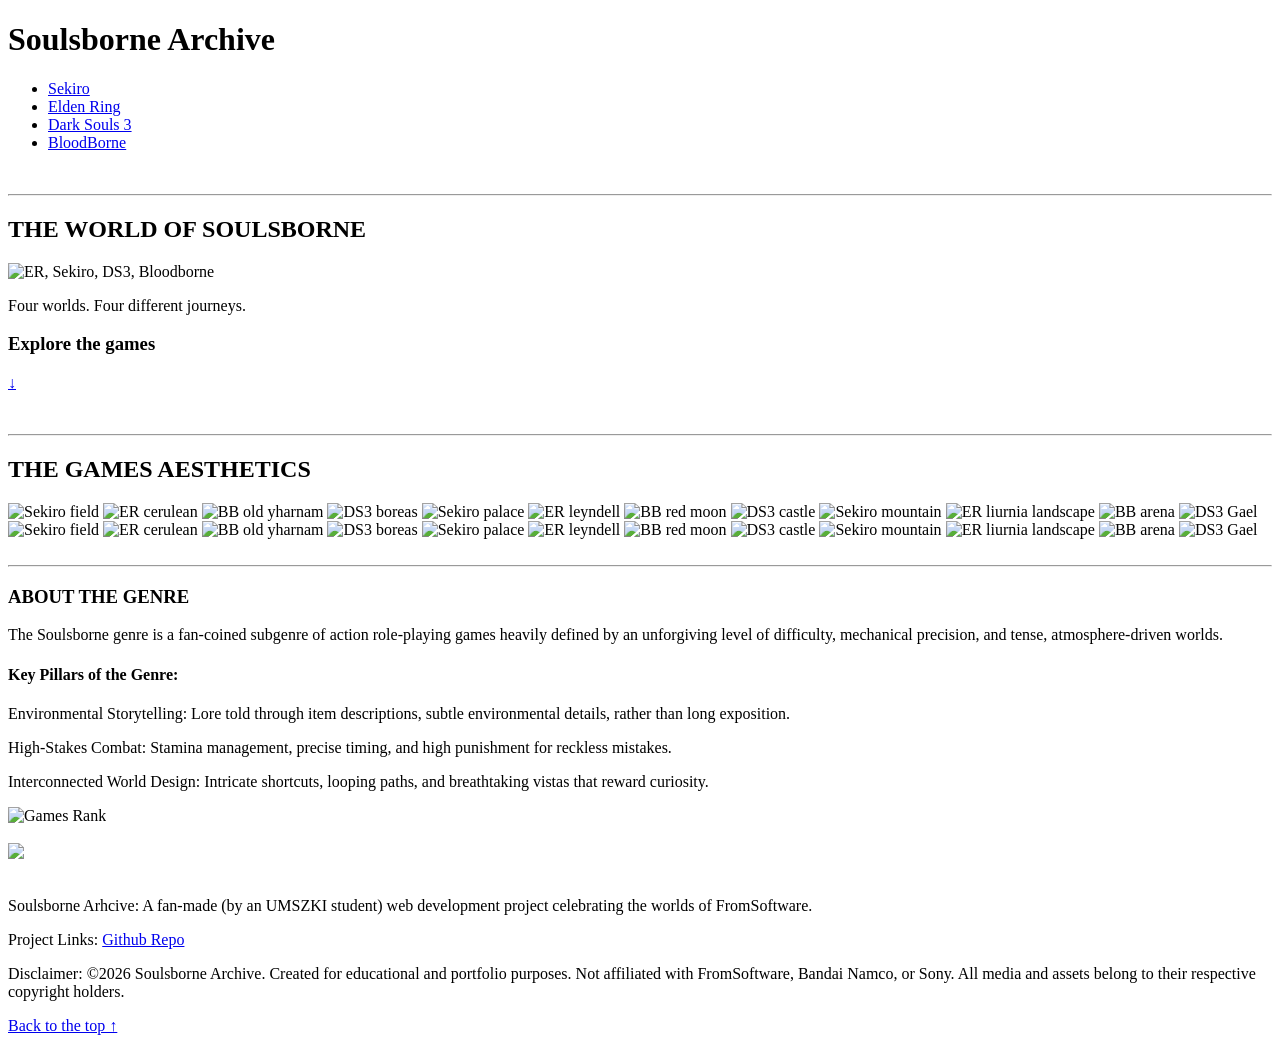
==== index.html @ 09edb94f "test" ====
<!DOCTYPE html>
<html lang="en">
<head>
    <meta charset="UTF-8">
    <meta name="viewport" content="width=device-width, initial-scale=1.0">
    <title>Soulsborne Archive</title>
    <link rel="stylesheet" href="soulsborne.css">
</head>
<body>

    <h1 class="fontani">Soulsborne Archive</h1>
    <nav id="top">
        <ul>
            <li><a href="sekiro.html">Sekiro</a></li>
            <li><a href="er.html">Elden Ring</a></li>
            <li><a href="ds3.html">Dark Souls 3</a></li>
            <li><a href="bb.html">BloodBorne</a></li>
        </ul>
    </nav>

    <br>
    <hr class="divider">

    <div class="world"> 
            <h2 class="titleexception">THE WORLD OF SOULSBORNE</h2>
            <img class="pics" src="Assets/other/allinone.avif" alt="ER, Sekiro, DS3, Bloodborne" title="The GOATED 4">
        <p>Four worlds. Four different journeys.</p>
        <h3>Explore the games</h3>
        <p><a href="#games" id="fontproblems">↓</a></p>
    </div>

    <br>
    <hr class="divider">

    <div class="games">
        <h2 id="games">THE GAMES AESTHETICS</h2>
        <div class="carousel">
            <div class="gallery">
                <img onclick="window.open('https://sekiroshadowsdietwice.wiki.fextralife.com/Ashina_Reservoir')" class="pics" src="Assets/Sekrio/field.jpg" alt="Sekiro field" title="Genichiro encounter">
                <img onclick="window.open('https://eldenring.wiki.fextralife.com/Cerulean_Coast')" class="pics" src="Assets/ER/cerulean.jpg" alt="ER cerulean" title="Cerulean">
                <img onclick="window.open('https://bloodborne.wiki.fextralife.com/Old_Yharnam')" class="pics" src="Assets/Bloodborne/oldyharnam.png" alt="BB old yharnam" title="Old yharnam">
                <img onclick="window.open('https://darksouls3.wiki.fextralife.com/Irithyll_of_the_Boreal_Valley')" class="pics" src="Assets/DS3/Boreas.png" alt="DS3 boreas" title="Boreeas landscape">
                <img onclick="window.open('https://sekiroshadowsdietwice.wiki.fextralife.com/Fountainhead_Palace')" class="pics" src="Assets/Sekrio/fountainheadpalace.jpg" alt="Sekiro palace" title="Fountainhead palace">
                <img onclick="window.open('https://eldenring.wiki.fextralife.com/Leyndell_Royal_Capital')" class="pics" src="Assets/ER/leyndell.webp" alt="ER leyndell" title="Leyndell city">
                <img onclick="window.open('https://bloodborne.wiki.fextralife.com/Moon_Presence')" class="pics" src="Assets/Bloodborne/moonpresence.jpg" alt="BB red moon" title="Moon presence" >
                <img onclick="window.open('https://darksouls3.wiki.fextralife.com/Lothric_Castle')" class="pics" src="Assets/DS3/Castle.jpg" alt="DS3 castle" title="Castle lookout">
                <img onclick="window.open('https://sekiroshadowsdietwice.wiki.fextralife.com/Senpou_Temple,_Mt._Kongo')" class="pics" src="Assets/Sekrio/mountain.jpg" alt="Sekiro mountain" title="Mountain">
                <img onclick="window.open('https://eldenring.wiki.fextralife.com/Liurnia_of_the_Lakes')" class="pics" src="Assets/ER/liurnia.jpeg" alt="ER liurnia landscape" title="Liurnia of the lakes">
                <img onclick="window.open('https://bloodborne.wiki.fextralife.com/Endings')" class="pics" src="Assets/Bloodborne/endingarena.jpg" alt="BB arena" title="Ending arena">
                <img onclick="window.open('https://darksouls3.wiki.fextralife.com/Slave_Knight_Gael_(Boss)')" class="pics" src="Assets/DS3/Gael.jpg" alt="DS3 Gael" title="Gael arena">
            </div>
            <div aria-hidden="true" class="gallery">
                <img onclick="window.open('https://sekiroshadowsdietwice.wiki.fextralife.com/Ashina_Reservoir')" class="pics" src="Assets/Sekrio/field.jpg" alt="Sekiro field" title="Genichiro encounter">
                <img onclick="window.open('https://eldenring.wiki.fextralife.com/Cerulean_Coast')" class="pics" src="Assets/ER/cerulean.jpg" alt="ER cerulean" title="Cerulean">
                <img onclick="window.open('https://bloodborne.wiki.fextralife.com/Old_Yharnam')" class="pics" src="Assets/Bloodborne/oldyharnam.png" alt="BB old yharnam" title="Old yharnam">
                <img onclick="window.open('https://darksouls3.wiki.fextralife.com/Irithyll_of_the_Boreal_Valley')" class="pics" src="Assets/DS3/Boreas.png" alt="DS3 boreas" title="Boreeas landscape">
                <img onclick="window.open('https://sekiroshadowsdietwice.wiki.fextralife.com/Fountainhead_Palace')" class="pics" src="Assets/Sekrio/fountainheadpalace.jpg" alt="Sekiro palace" title="Fountainhead palace">
                <img onclick="window.open('https://eldenring.wiki.fextralife.com/Leyndell_Royal_Capital')" class="pics" src="Assets/ER/leyndell.webp" alt="ER leyndell" title="Leyndell city">
                <img onclick="window.open('https://bloodborne.wiki.fextralife.com/Moon_Presence')" class="pics" src="Assets/Bloodborne/moonpresence.jpg" alt="BB red moon" title="Moon presence">
                <img onclick="window.open('https://darksouls3.wiki.fextralife.com/Lothric_Castle')" class="pics" src="Assets/DS3/Castle.jpg" alt="DS3 castle" title="Castle lookout">
                <img onclick="window.open('https://sekiroshadowsdietwice.wiki.fextralife.com/Senpou_Temple,_Mt._Kongo')" class="pics" src="Assets/Sekrio/mountain.jpg" alt="Sekiro mountain" title="Mountain">
                <img onclick="window.open('https://eldenring.wiki.fextralife.com/Liurnia_of_the_Lakes')" class="pics" src="Assets/ER/liurnia.jpeg" alt="ER liurnia landscape" title="Liurnia of the lakes">
                <img onclick="window.open('https://bloodborne.wiki.fextralife.com/Endings')" class="pics" src="Assets/Bloodborne/endingarena.jpg" alt="BB arena" title="Ending arena">
                <img onclick="window.open('https://darksouls3.wiki.fextralife.com/Slave_Knight_Gael_(Boss)')" class="pics" src="Assets/DS3/Gael.jpg" alt="DS3 Gael" title="Gael arena">
            </div>
        </div>
    </div>

    <br>
    <hr class="divider">

    <div class="about">
        <h3 id="about">ABOUT THE GENRE</h3>
        <p>The Soulsborne genre is a fan-coined subgenre of action role-playing games heavily defined by an unforgiving level of difficulty, mechanical precision, and tense, atmosphere-driven worlds.</p>
        <div class="aboutlayout">
            <div class="abtcol">
                <h4>Key Pillars of the Genre:</h4>
                <p>Environmental Storytelling: Lore told through item descriptions, subtle environmental details, rather than long exposition.</p>
                <p>High-Stakes Combat: Stamina management, precise timing, and high punishment for reckless mistakes.</p>
                <p>Interconnected World Design: Intricate shortcuts, looping paths, and breathtaking vistas that reward curiosity.</p>
            </div>
            <img id="aboutpic" src="Assets/other/aboutgenre.jpg" alt="Games Rank" title="Games Rank">
        </div>
    </div>

    <br>
    
    <img src="Assets/other/oldalbetoltes.png" id="oldaltoltes">

    <footer id="foot">
        <br>
        <p class="fontexception">Soulsborne Arhcive: A fan-made (by an UMSZKI student) web development project celebrating the worlds of FromSoftware.</p>
        <p class="fontexception">Project Links: <a href="https://github.com/Mango7395739275/Soulsborne-IKT-Projekt" target="_blank">Github Repo</a></p>
        <p class="fontexception">Disclaimer: ©2026 Soulsborne Archive. Created for educational and portfolio purposes. Not affiliated with FromSoftware, Bandai Namco, or Sony. All media and assets belong to their respective copyright holders.</p>
        <p class="fontexception"><a href="#top">Back to the top ↑</a></p>
    </footer>


<script>
const element = document.getElementById("oldaltoltes");

setTimeout(() => {
    element.classList.add('betoltve')
}, 550);
</script>


</body>
</html>
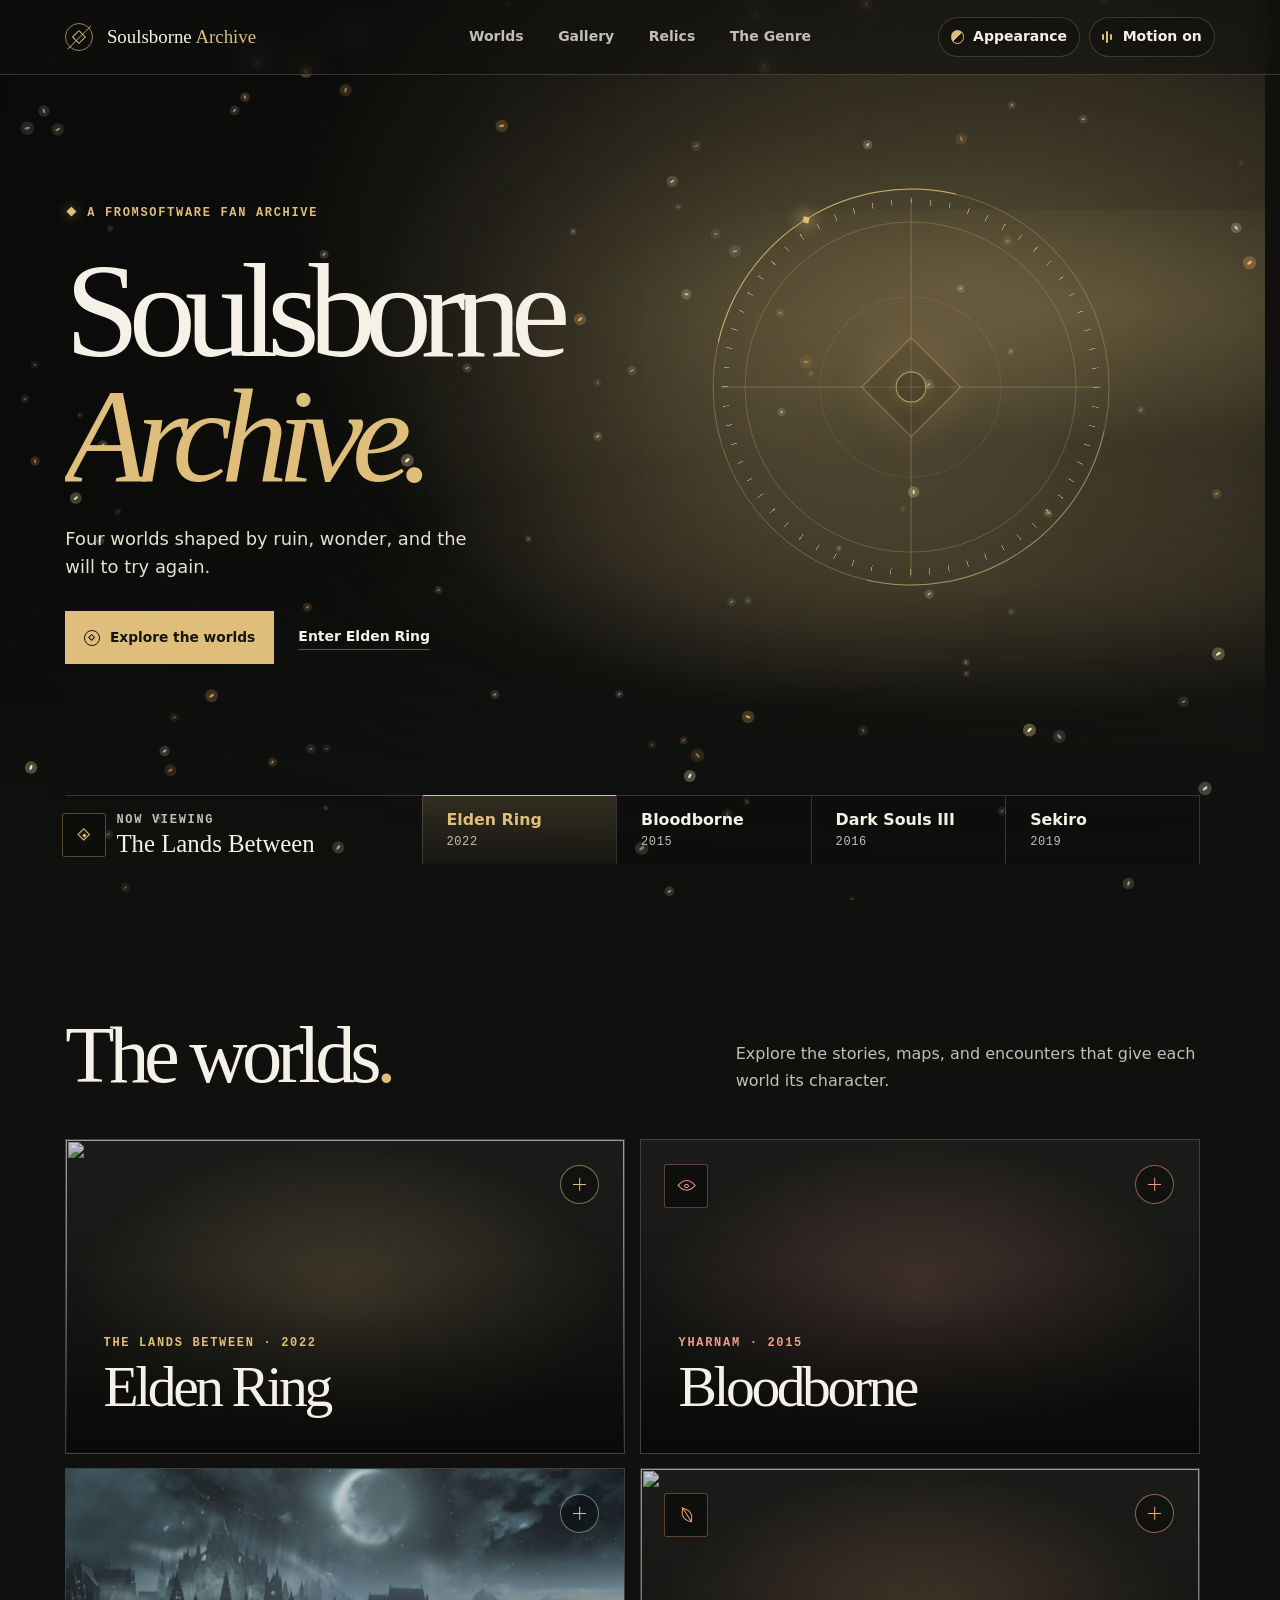
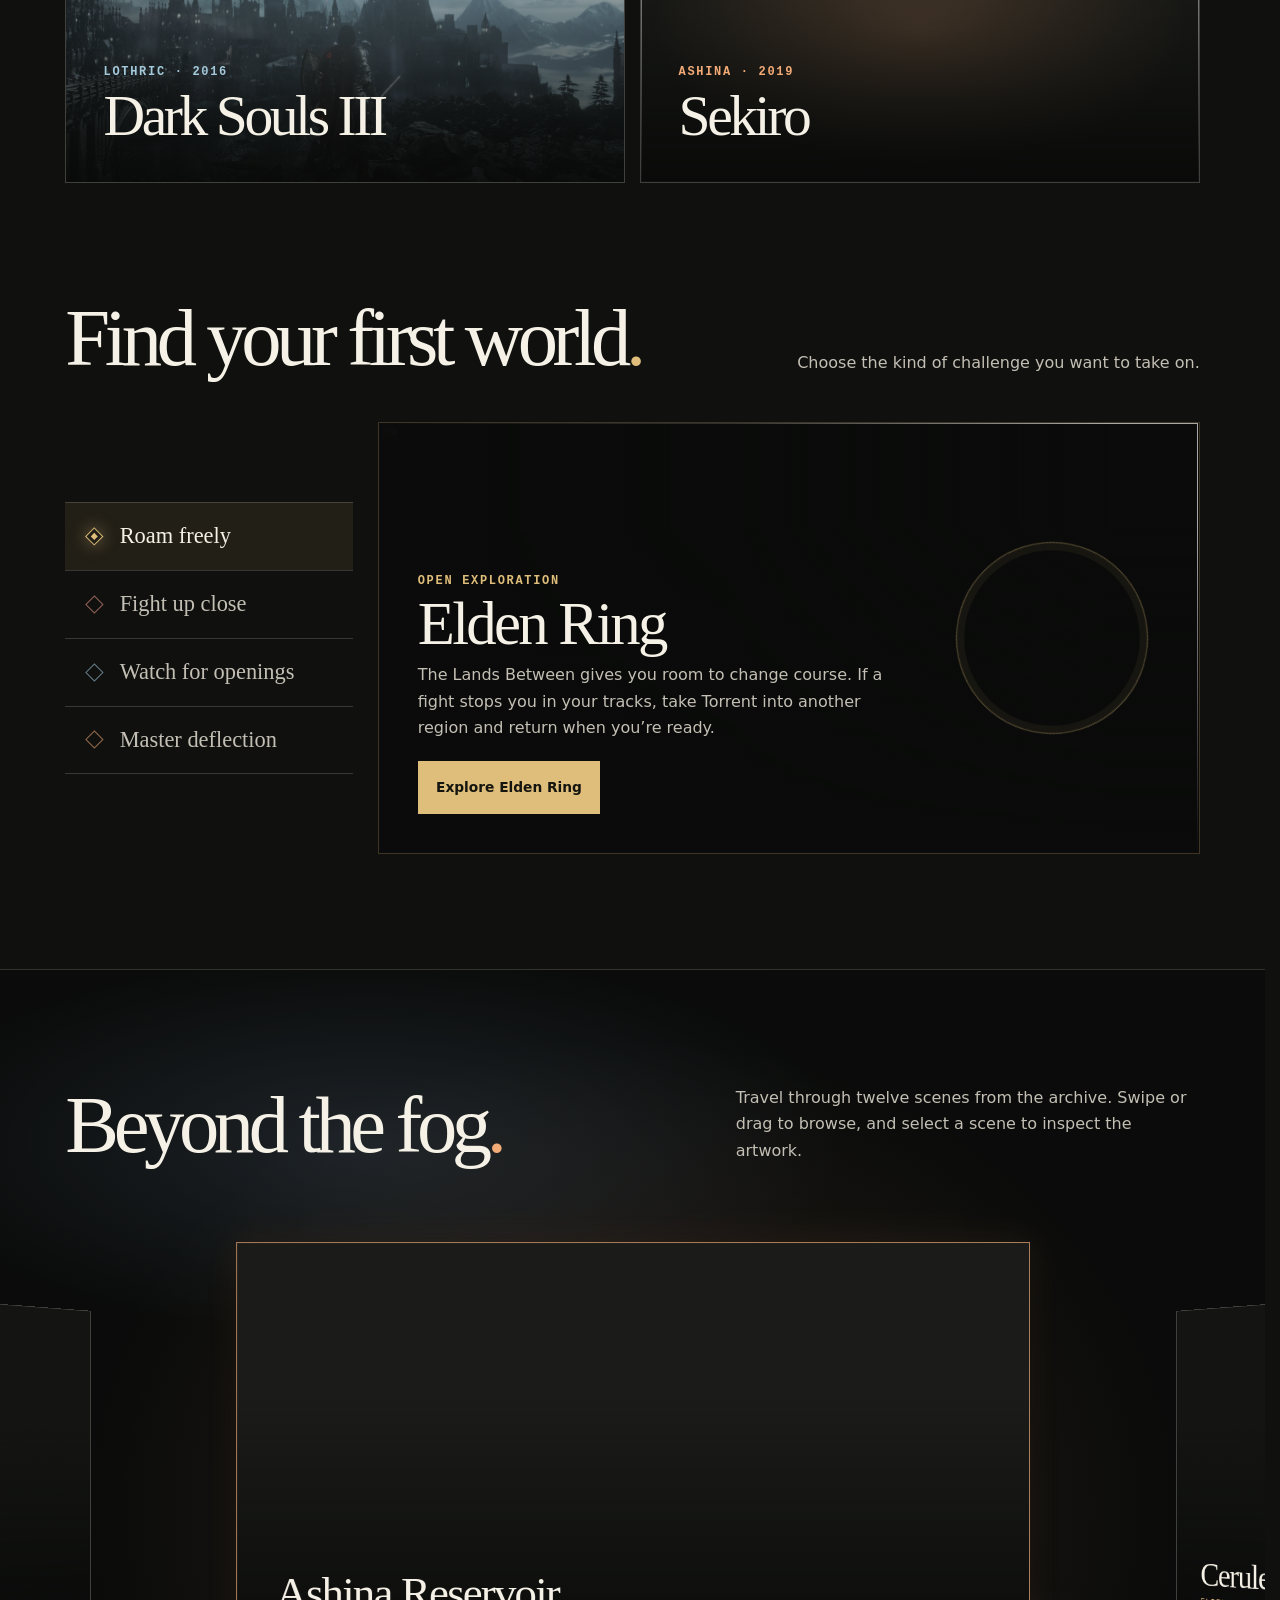
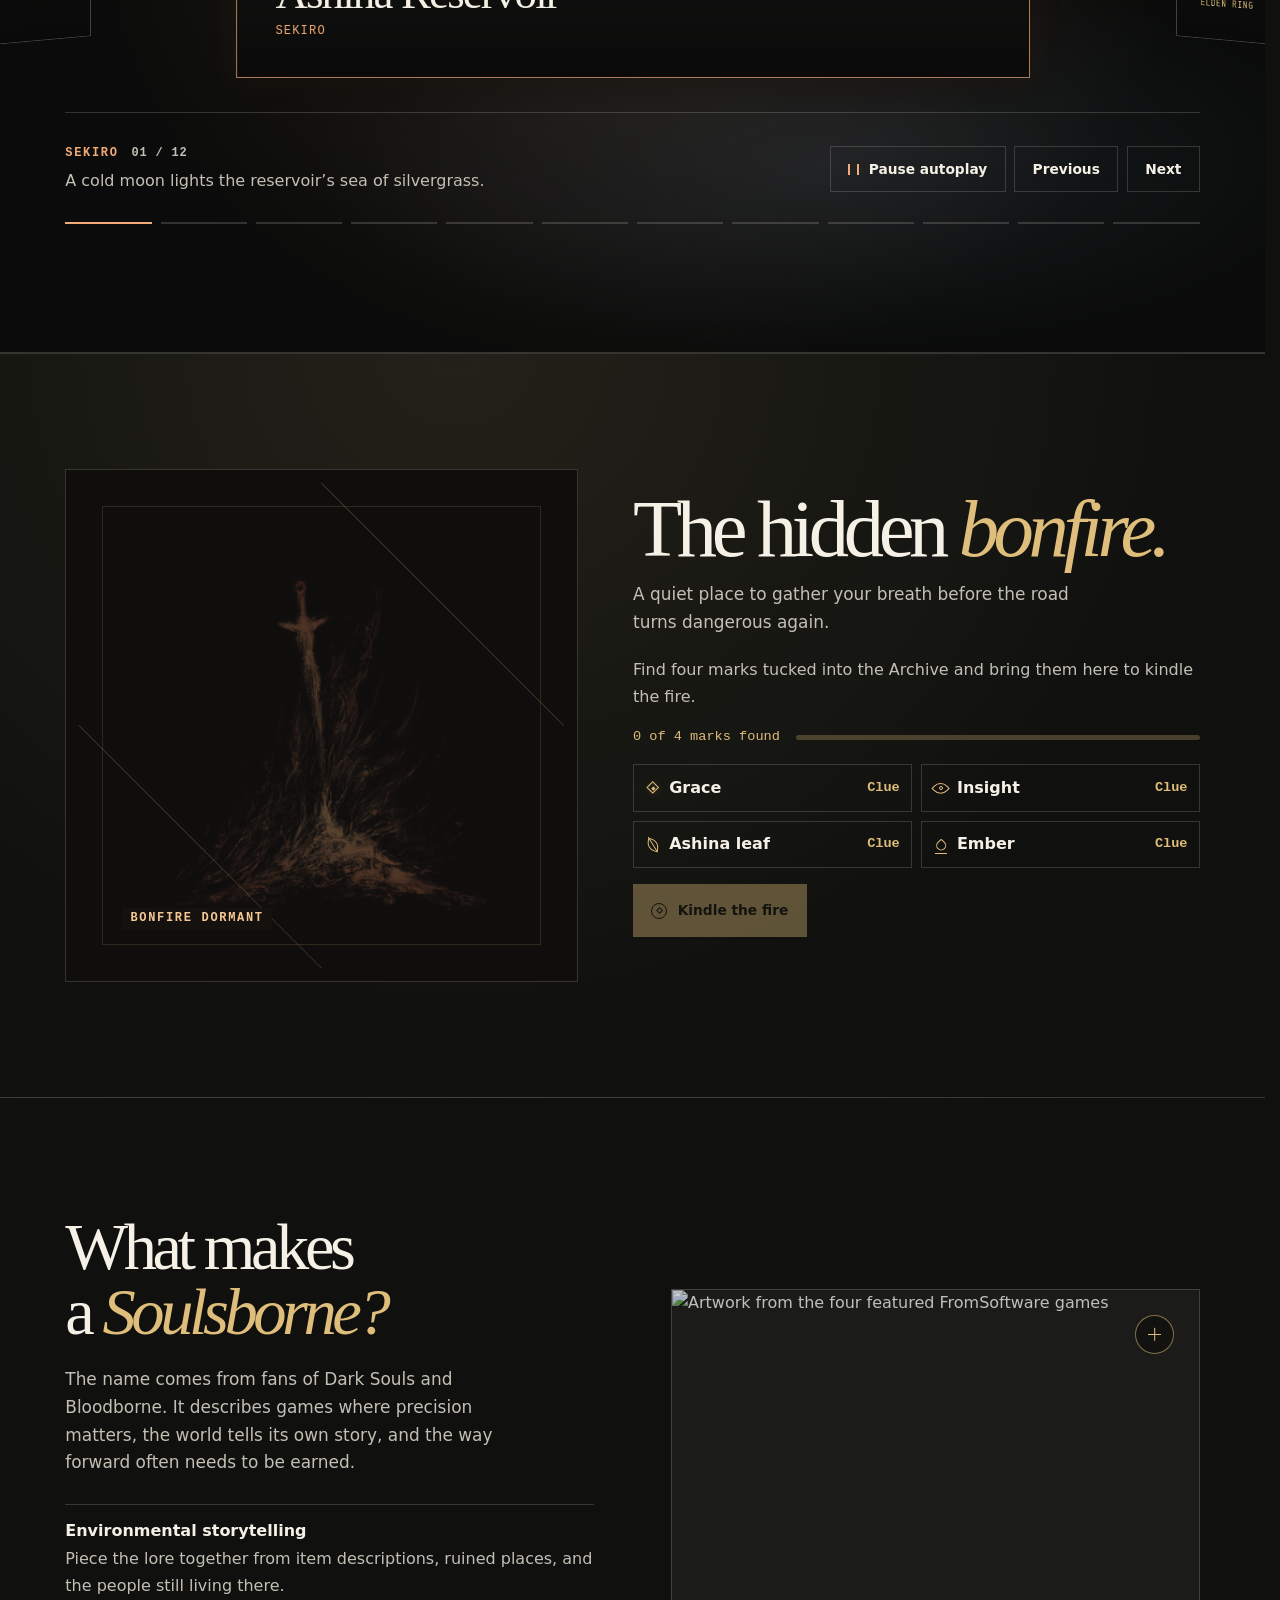
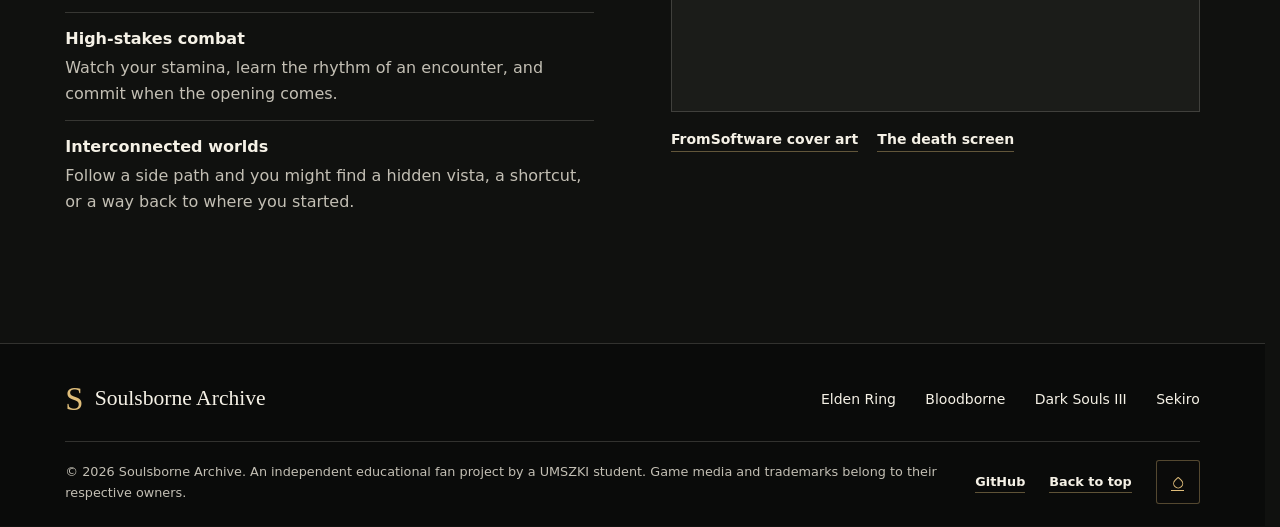
==== commit 29986368: "AI kinda fun ngl" ====
--- a/index.html
+++ b/index.html
@@ -1,109 +1,427 @@
-<!DOCTYPE html>
+<!doctype html>
 <html lang="en">
 <head>
-    <meta charset="UTF-8">
-    <meta name="viewport" content="width=device-width, initial-scale=1.0">
+    <meta charset="utf-8">
+    <meta name="viewport" content="width=device-width, initial-scale=1">
+    <meta name="theme-color" content="#10100e">
+    <meta name="description" content="An interactive fan archive of Elden Ring, Bloodborne, Dark Souls III, and Sekiro. Explore their worlds, stories, and art.">
     <title>Soulsborne Archive</title>
     <link rel="stylesheet" href="soulsborne.css">
+    <link rel="stylesheet" href="relics.css">
+    <link rel="stylesheet" href="guide.css">
+    <link rel="stylesheet" href="appearance.css">
+    <script src="appearance.js" defer></script>
+    <script src="archive.js" defer></script>
+    <script src="relics.js" defer></script>
+    <script src="guide.js" defer></script>
 </head>
-<body>
-
-    <h1 class="fontani">Soulsborne Archive</h1>
-    <nav id="top">
-        <ul>
-            <li><a href="sekiro.html">Sekiro</a></li>
-            <li><a href="er.html">Elden Ring</a></li>
-            <li><a href="ds3.html">Dark Souls 3</a></li>
-            <li><a href="bb.html">BloodBorne</a></li>
-        </ul>
-    </nav>
-
-    <br>
-    <hr class="divider">
-
-    <div class="world"> 
-            <h2 class="titleexception">THE WORLD OF SOULSBORNE</h2>
-            <img class="pics" src="Assets/other/allinone.avif" alt="ER, Sekiro, DS3, Bloodborne" title="The GOATED 4">
-        <p>Four worlds. Four different journeys.</p>
-        <h3>Explore the games</h3>
-        <p><a href="#games" id="fontproblems">↓</a></p>
-    </div>
-
-    <br>
-    <hr class="divider">
-
-    <div class="games">
-        <h2 id="games">THE GAMES AESTHETICS</h2>
-        <div class="carousel">
-            <div class="gallery">
-                <img onclick="window.open('https://sekiroshadowsdietwice.wiki.fextralife.com/Ashina_Reservoir')" class="pics" src="Assets/Sekrio/field.jpg" alt="Sekiro field" title="Genichiro encounter">
-                <img onclick="window.open('https://eldenring.wiki.fextralife.com/Cerulean_Coast')" class="pics" src="Assets/ER/cerulean.jpg" alt="ER cerulean" title="Cerulean">
-                <img onclick="window.open('https://bloodborne.wiki.fextralife.com/Old_Yharnam')" class="pics" src="Assets/Bloodborne/oldyharnam.png" alt="BB old yharnam" title="Old yharnam">
-                <img onclick="window.open('https://darksouls3.wiki.fextralife.com/Irithyll_of_the_Boreal_Valley')" class="pics" src="Assets/DS3/Boreas.png" alt="DS3 boreas" title="Boreeas landscape">
-                <img onclick="window.open('https://sekiroshadowsdietwice.wiki.fextralife.com/Fountainhead_Palace')" class="pics" src="Assets/Sekrio/fountainheadpalace.jpg" alt="Sekiro palace" title="Fountainhead palace">
-                <img onclick="window.open('https://eldenring.wiki.fextralife.com/Leyndell_Royal_Capital')" class="pics" src="Assets/ER/leyndell.webp" alt="ER leyndell" title="Leyndell city">
-                <img onclick="window.open('https://bloodborne.wiki.fextralife.com/Moon_Presence')" class="pics" src="Assets/Bloodborne/moonpresence.jpg" alt="BB red moon" title="Moon presence" >
-                <img onclick="window.open('https://darksouls3.wiki.fextralife.com/Lothric_Castle')" class="pics" src="Assets/DS3/Castle.jpg" alt="DS3 castle" title="Castle lookout">
-                <img onclick="window.open('https://sekiroshadowsdietwice.wiki.fextralife.com/Senpou_Temple,_Mt._Kongo')" class="pics" src="Assets/Sekrio/mountain.jpg" alt="Sekiro mountain" title="Mountain">
-                <img onclick="window.open('https://eldenring.wiki.fextralife.com/Liurnia_of_the_Lakes')" class="pics" src="Assets/ER/liurnia.jpeg" alt="ER liurnia landscape" title="Liurnia of the lakes">
-                <img onclick="window.open('https://bloodborne.wiki.fextralife.com/Endings')" class="pics" src="Assets/Bloodborne/endingarena.jpg" alt="BB arena" title="Ending arena">
-                <img onclick="window.open('https://darksouls3.wiki.fextralife.com/Slave_Knight_Gael_(Boss)')" class="pics" src="Assets/DS3/Gael.jpg" alt="DS3 Gael" title="Gael arena">
-            </div>
-            <div aria-hidden="true" class="gallery">
-                <img onclick="window.open('https://sekiroshadowsdietwice.wiki.fextralife.com/Ashina_Reservoir')" class="pics" src="Assets/Sekrio/field.jpg" alt="Sekiro field" title="Genichiro encounter">
-                <img onclick="window.open('https://eldenring.wiki.fextralife.com/Cerulean_Coast')" class="pics" src="Assets/ER/cerulean.jpg" alt="ER cerulean" title="Cerulean">
-                <img onclick="window.open('https://bloodborne.wiki.fextralife.com/Old_Yharnam')" class="pics" src="Assets/Bloodborne/oldyharnam.png" alt="BB old yharnam" title="Old yharnam">
-                <img onclick="window.open('https://darksouls3.wiki.fextralife.com/Irithyll_of_the_Boreal_Valley')" class="pics" src="Assets/DS3/Boreas.png" alt="DS3 boreas" title="Boreeas landscape">
-                <img onclick="window.open('https://sekiroshadowsdietwice.wiki.fextralife.com/Fountainhead_Palace')" class="pics" src="Assets/Sekrio/fountainheadpalace.jpg" alt="Sekiro palace" title="Fountainhead palace">
-                <img onclick="window.open('https://eldenring.wiki.fextralife.com/Leyndell_Royal_Capital')" class="pics" src="Assets/ER/leyndell.webp" alt="ER leyndell" title="Leyndell city">
-                <img onclick="window.open('https://bloodborne.wiki.fextralife.com/Moon_Presence')" class="pics" src="Assets/Bloodborne/moonpresence.jpg" alt="BB red moon" title="Moon presence">
-                <img onclick="window.open('https://darksouls3.wiki.fextralife.com/Lothric_Castle')" class="pics" src="Assets/DS3/Castle.jpg" alt="DS3 castle" title="Castle lookout">
-                <img onclick="window.open('https://sekiroshadowsdietwice.wiki.fextralife.com/Senpou_Temple,_Mt._Kongo')" class="pics" src="Assets/Sekrio/mountain.jpg" alt="Sekiro mountain" title="Mountain">
-                <img onclick="window.open('https://eldenring.wiki.fextralife.com/Liurnia_of_the_Lakes')" class="pics" src="Assets/ER/liurnia.jpeg" alt="ER liurnia landscape" title="Liurnia of the lakes">
-                <img onclick="window.open('https://bloodborne.wiki.fextralife.com/Endings')" class="pics" src="Assets/Bloodborne/endingarena.jpg" alt="BB arena" title="Ending arena">
-                <img onclick="window.open('https://darksouls3.wiki.fextralife.com/Slave_Knight_Gael_(Boss)')" class="pics" src="Assets/DS3/Gael.jpg" alt="DS3 Gael" title="Gael arena">
+<body id="top">
+    <a class="skip-link" href="#main">Skip to content</a>
+    <header class="site-header">
+        <div class="frame header-inner">
+            <a class="brand" href="index.html" aria-label="Soulsborne Archive home">
+                <span class="brand-mark" aria-hidden="true"></span>
+                <span>Soulsborne <span>Archive</span></span>
+            </a>
+            <nav class="site-nav" aria-label="Main navigation">
+                <a href="#games">Worlds</a>
+                <a href="#gallery">Gallery</a>
+                <a href="#relics">Relics</a>
+                <a href="#about">The Genre</a>
+            </nav>
+            <div class="header-tools">
+                <button class="appearance-toggle" type="button" data-appearance-open aria-label="Appearance" aria-haspopup="dialog" title="Appearance" hidden>
+                    <span class="appearance-icon" aria-hidden="true"></span>
+                    <span class="header-tool-label">Appearance</span>
+                </button>
+                <button class="motion-toggle" type="button" data-motion-toggle aria-label="Motion effects" aria-pressed="true" title="Motion effects" hidden>
+                    <span class="motion-icon" aria-hidden="true"><i></i><i></i><i></i></span>
+                    <span class="header-tool-label">Motion <span data-motion-status>on</span></span>
+                </button>
             </div>
         </div>
-    </div>
-
-    <br>
-    <hr class="divider">
-
-    <div class="about">
-        <h3 id="about">ABOUT THE GENRE</h3>
-        <p>The Soulsborne genre is a fan-coined subgenre of action role-playing games heavily defined by an unforgiving level of difficulty, mechanical precision, and tense, atmosphere-driven worlds.</p>
-        <div class="aboutlayout">
-            <div class="abtcol">
-                <h4>Key Pillars of the Genre:</h4>
-                <p>Environmental Storytelling: Lore told through item descriptions, subtle environmental details, rather than long exposition.</p>
-                <p>High-Stakes Combat: Stamina management, precise timing, and high punishment for reckless mistakes.</p>
-                <p>Interconnected World Design: Intricate shortcuts, looping paths, and breathtaking vistas that reward curiosity.</p>
-            </div>
-            <img id="aboutpic" src="Assets/other/aboutgenre.jpg" alt="Games Rank" title="Games Rank">
+        <div class="reading-progress" aria-hidden="true"></div>
+    </header>
+
+    <main id="main" tabindex="-1">
+        <section class="hero hero--home" data-hero data-world="elden" aria-labelledby="hero-title">
+            <div class="hero-art" aria-hidden="true">
+                <div class="hero-scene is-active" data-scene="elden">
+                    <img src="Assets/ER/Elden-Ring-Limgrave.jpg" alt="" fetchpriority="high">
+                </div>
+                <div class="hero-scene" data-scene="blood">
+                    <img data-src="Assets/Bloodborne/moonpresence.jpg" alt="">
+                </div>
+                <div class="hero-scene" data-scene="dark">
+                    <img data-src="Assets/previews/irithyll.jpg" alt="">
+                </div>
+                <div class="hero-scene" data-scene="sekiro">
+                    <img data-src="Assets/Sekrio/mountain.jpg" alt="">
+                </div>
+            </div>
+            <div class="hero-shade" aria-hidden="true"></div>
+            <div class="hero-flare" aria-hidden="true"></div>
+            <canvas class="hero-particles" aria-hidden="true"></canvas>
+            <div class="hero-instrument" aria-hidden="true">
+                <span class="instrument-ticks"></span>
+                <span class="instrument-orbit"></span>
+                <span class="instrument-cross"></span>
+                <span class="instrument-sigil"><i></i></span>
+            </div>
+
+            <div class="frame hero-inner">
+                <div class="hero-main">
+                    <p class="eyebrow hero-intro"><span class="eyebrow-mark" aria-hidden="true"></span>A FromSoftware fan archive</p>
+                    <h1 class="hero-title" id="hero-title">
+                        <span class="title-line"><span>Soulsborne</span></span>
+                        <span class="title-line"><em>Archive.</em></span>
+                    </h1>
+                    <p class="hero-description">Four worlds shaped by ruin, wonder, and the will to try again.</p>
+                    <div class="hero-actions">
+                        <a class="button button--primary" href="#games">
+                            <span class="button-mark" aria-hidden="true"></span>
+                            Explore the worlds
+                        </a>
+                        <a class="text-link hero-chapter-link" data-world-link href="er.html">
+                            <span data-world-link-label>Enter Elden Ring</span>
+                        </a>
+                    </div>
+                </div>
+
+                <div class="world-dock">
+                    <div class="world-readout">
+                        <div class="relic-readout">
+                            <span class="world-readout-mark" aria-hidden="true"></span>
+                            <button class="relic-mark relic-mark--grace" id="relic-grace" type="button" data-relic-mark="grace" aria-label="Inspect the mark beside the featured world" hidden>
+                                <span class="relic-glyph" aria-hidden="true"></span>
+                            </button>
+                        </div>
+                        <div aria-live="polite" aria-atomic="true">
+                            <p class="eyebrow">Now viewing</p>
+                            <p class="world-readout-name" data-world-region>The Lands Between</p>
+                        </div>
+                    </div>
+                    <div class="world-options" role="group" aria-label="Change the featured world" data-world-options hidden>
+                        <button type="button" class="world-option" data-world-option="elden" data-region="The Lands Between" data-chapter="er.html" aria-pressed="true">
+                            <span class="world-option-title">Elden Ring</span><span class="world-option-year">2022</span>
+                        </button>
+                        <button type="button" class="world-option" data-world-option="blood" data-region="Yharnam" data-chapter="bb.html" aria-pressed="false">
+                            <span class="world-option-title">Bloodborne</span><span class="world-option-year">2015</span>
+                        </button>
+                        <button type="button" class="world-option" data-world-option="dark" data-region="Lothric" data-chapter="ds3.html" aria-pressed="false">
+                            <span class="world-option-title">Dark Souls III</span><span class="world-option-year">2016</span>
+                        </button>
+                        <button type="button" class="world-option" data-world-option="sekiro" data-region="Ashina" data-chapter="sekiro.html" aria-pressed="false">
+                            <span class="world-option-title">Sekiro</span><span class="world-option-year">2019</span>
+                        </button>
+                    </div>
+                </div>
+            </div>
+        </section>
+
+        <section class="frame section worlds-section" id="games" aria-labelledby="worlds-title">
+            <div class="section-heading" data-reveal>
+                <h2 id="worlds-title">The worlds<span class="accent">.</span></h2>
+                <p>Explore the stories, maps, and encounters that give each world its character.</p>
+            </div>
+            <div class="world-grid">
+                <a class="world-card" href="er.html" data-world="elden" data-tilt data-reveal>
+                    <img src="Assets/ER/leyndell.webp" alt="" loading="lazy" decoding="async">
+                    <span class="world-card-copy">
+                        <span class="eyebrow">The Lands Between · 2022</span>
+                        <span class="world-card-title">Elden Ring</span>
+                    </span>
+                    <span class="card-mark" aria-hidden="true"></span>
+                </a>
+                <div class="relic-card" data-world="blood" data-reveal>
+                    <a class="world-card" href="bb.html" data-world="blood" data-tilt>
+                        <img src="Assets/previews/old-yharnam.jpg" alt="" loading="lazy" decoding="async">
+                        <span class="world-card-copy">
+                            <span class="eyebrow">Yharnam · 2015</span>
+                            <span class="world-card-title">Bloodborne</span>
+                        </span>
+                        <span class="card-mark" aria-hidden="true"></span>
+                    </a>
+                    <button class="relic-mark relic-mark--eye" id="relic-eye" type="button" data-relic-mark="eye" aria-label="Inspect a mark on the Yharnam card" hidden>
+                        <span class="relic-glyph" aria-hidden="true"></span>
+                    </button>
+                </div>
+                <a class="world-card" href="ds3.html" data-world="dark" data-tilt data-reveal>
+                    <img src="Assets/previews/irithyll.jpg" alt="" loading="lazy" decoding="async">
+                    <span class="world-card-copy">
+                        <span class="eyebrow">Lothric · 2016</span>
+                        <span class="world-card-title">Dark Souls III</span>
+                    </span>
+                    <span class="card-mark" aria-hidden="true"></span>
+                </a>
+                <div class="relic-card" data-world="sekiro" data-reveal>
+                    <a class="world-card" href="sekiro.html" data-world="sekiro" data-tilt>
+                        <img src="Assets/Sekrio/field.jpg" alt="" loading="lazy" decoding="async">
+                        <span class="world-card-copy">
+                            <span class="eyebrow">Ashina · 2019</span>
+                            <span class="world-card-title">Sekiro</span>
+                        </span>
+                        <span class="card-mark" aria-hidden="true"></span>
+                    </a>
+                    <button class="relic-mark relic-mark--leaf" id="relic-leaf" type="button" data-relic-mark="leaf" aria-label="Inspect a mark on the Ashina card" hidden>
+                        <span class="relic-glyph" aria-hidden="true"></span>
+                    </button>
+                </div>
+            </div>
+        </section>
+
+        <section class="frame section guide" id="field-guide" data-guide aria-labelledby="guide-title">
+            <div class="section-heading" data-reveal>
+                <h2 id="guide-title">Find your first world<span class="accent">.</span></h2>
+                <p>Choose the kind of challenge you want to take on.</p>
+            </div>
+            <div class="guide-layout" data-reveal>
+                <div class="guide-options" data-guide-options aria-label="Playstyle" hidden>
+                    <button class="guide-option" id="guide-option-elden" type="button" data-world="elden" data-guide-target="guide-elden">
+                        <span class="guide-mark" aria-hidden="true"></span>Roam freely
+                    </button>
+                    <button class="guide-option" id="guide-option-blood" type="button" data-world="blood" data-guide-target="guide-blood">
+                        <span class="guide-mark" aria-hidden="true"></span>Fight up close
+                    </button>
+                    <button class="guide-option" id="guide-option-dark" type="button" data-world="dark" data-guide-target="guide-dark">
+                        <span class="guide-mark" aria-hidden="true"></span>Watch for openings
+                    </button>
+                    <button class="guide-option" id="guide-option-sekiro" type="button" data-world="sekiro" data-guide-target="guide-sekiro">
+                        <span class="guide-mark" aria-hidden="true"></span>Master deflection
+                    </button>
+                </div>
+
+                <div class="guide-scenes">
+                    <article class="guide-entry" id="guide-elden" data-world="elden">
+                        <img class="guide-art" src="Assets/ER/liurnia.jpeg" alt="" loading="lazy" decoding="async">
+                        <div class="guide-copy">
+                            <p class="eyebrow">Open exploration</p>
+                            <h3>Elden Ring</h3>
+                            <p>The Lands Between gives you room to change course. If a fight stops you in your tracks, take Torrent into another region and return when you’re ready.</p>
+                            <a class="button button--primary" href="er.html">Explore Elden Ring</a>
+                        </div>
+                    </article>
+                    <article class="guide-entry" id="guide-blood" data-world="blood">
+                        <img class="guide-art" src="Assets/Bloodborne/grandcathedralbb.webp" alt="" loading="lazy" decoding="async">
+                        <div class="guide-copy">
+                            <p class="eyebrow">Relentless combat</p>
+                            <h3>Bloodborne</h3>
+                            <p>Yharnam rewards quick decisions in close quarters. After taking a hit, Rally gives you a short window to recover lost health by striking back.</p>
+                            <a class="button button--primary" href="bb.html">Explore Bloodborne</a>
+                        </div>
+                    </article>
+                    <article class="guide-entry" id="guide-dark" data-world="dark">
+                        <img class="guide-art" src="Assets/DS3/Castle.jpg" alt="" loading="lazy" decoding="async">
+                        <div class="guide-copy">
+                            <p class="eyebrow">Deliberate combat</p>
+                            <h3>Dark Souls III</h3>
+                            <p>Work from bonfire to bonfire through the ruins of Lothric. Read each enemy’s attack, manage your stamina, and commit when a clear opening appears.</p>
+                            <a class="button button--primary" href="ds3.html">Explore Dark Souls III</a>
+                        </div>
+                    </article>
+                    <article class="guide-entry" id="guide-sekiro" data-world="sekiro">
+                        <img class="guide-art" src="Assets/Sekrio/fountainheadpalace.jpg" alt="" loading="lazy" decoding="async">
+                        <div class="guide-copy">
+                            <p class="eyebrow">Precision duels</p>
+                            <h3>Sekiro</h3>
+                            <p>Duels in Ashina turn on posture. Meet strikes with timed deflections and keep the pressure on until your opponent opens up to a deathblow.</p>
+                            <a class="button button--primary" href="sekiro.html">Explore Sekiro</a>
+                        </div>
+                    </article>
+                </div>
+            </div>
+        </section>
+
+        <section class="section gallery-section" id="gallery" aria-labelledby="gallery-title" aria-roledescription="carousel" data-gallery-section>
+            <div class="frame section-heading" data-reveal>
+                <h2 id="gallery-title">Beyond the fog<span class="accent">.</span></h2>
+                <p>Travel through twelve scenes from the archive. Swipe or drag to browse, and select a scene to inspect the artwork.</p>
+            </div>
+            <div class="gallery-track" id="gallery-track" data-gallery-track data-gallery="landscapes" role="group" aria-label="Gallery of Soulsborne locations. Use the arrow keys to browse." tabindex="0">
+                <a class="gallery-card" href="Assets/Sekrio/field.jpg" data-lightbox data-world="sekiro" data-note="A cold moon lights the reservoir’s sea of silvergrass." data-reference="https://sekiroshadowsdietwice.wiki.fextralife.com/Ashina_Reservoir" draggable="false">
+                    <img src="Assets/Sekrio/field.jpg" alt="Moonlit silvergrass at Ashina Reservoir" loading="lazy" decoding="async">
+                    <span class="gallery-caption"><span>Ashina Reservoir</span><span>Sekiro</span></span>
+                </a>
+                <a class="gallery-card" href="Assets/ER/cerulean.jpg" data-lightbox data-world="elden" data-note="Blue flowers spill across the cliffs above the coast." data-reference="https://eldenring.wiki.fextralife.com/Cerulean_Coast" draggable="false">
+                    <img src="Assets/ER/cerulean.jpg" alt="Blue flowers on the Cerulean Coast" loading="lazy" decoding="async">
+                    <span class="gallery-caption"><span>Cerulean Coast</span><span>Elden Ring</span></span>
+                </a>
+                <a class="gallery-card" href="Assets/Bloodborne/oldyharnam.png" data-lightbox data-world="blood" data-note="The last ember-red light falls across a city of roofs and spires." data-reference="https://bloodborne.wiki.fextralife.com/Old_Yharnam" draggable="false">
+                    <img src="Assets/previews/old-yharnam.jpg" alt="Old Yharnam under an ember-red sky" loading="lazy" decoding="async">
+                    <span class="gallery-caption"><span>Old Yharnam</span><span>Bloodborne</span></span>
+                </a>
+                <a class="gallery-card" href="Assets/DS3/Boreas.png" data-lightbox data-world="dark" data-note="Moonlight draws the spires of Irithyll out of the dark." data-reference="https://darksouls3.wiki.fextralife.com/Irithyll_of_the_Boreal_Valley" draggable="false">
+                    <img src="Assets/previews/irithyll.jpg" alt="Irithyll's spires under a pale moon" loading="lazy" decoding="async">
+                    <span class="gallery-caption"><span>Irithyll of the Boreal Valley</span><span>Dark Souls III</span></span>
+                </a>
+                <a class="gallery-card" href="Assets/Sekrio/fountainheadpalace.jpg" data-lightbox data-world="sekiro" data-note="Water and flowering branches frame the roofs of the palace." data-reference="https://sekiroshadowsdietwice.wiki.fextralife.com/Fountainhead_Palace" draggable="false">
+                    <img src="Assets/Sekrio/fountainheadpalace.jpg" alt="Wolf overlooking the Fountainhead Palace" loading="lazy" decoding="async">
+                    <span class="gallery-caption"><span>Fountainhead Palace</span><span>Sekiro</span></span>
+                </a>
+                <a class="gallery-card" href="Assets/ER/leyndell.webp" data-lightbox data-world="elden" data-note="The Erdtree stretches over the capital’s layered walls and rooftops." data-reference="https://eldenring.wiki.fextralife.com/Leyndell_Royal_Capital" draggable="false">
+                    <img src="Assets/ER/leyndell.webp" alt="Leyndell beneath the luminous Erdtree" loading="lazy" decoding="async">
+                    <span class="gallery-caption"><span>Leyndell, Royal Capital</span><span>Elden Ring</span></span>
+                </a>
+                <a class="gallery-card" href="Assets/Bloodborne/moonpresence.jpg" data-lightbox data-world="blood" data-note="A hunter stands in the shadow of an enormous blood moon." data-reference="https://bloodborne.wiki.fextralife.com/Moon_Presence" draggable="false">
+                    <img src="Assets/Bloodborne/moonpresence.jpg" alt="A hunter facing the blood moon" loading="lazy" decoding="async">
+                    <span class="gallery-caption"><span>Moon Presence</span><span>Bloodborne</span></span>
+                </a>
+                <a class="gallery-card" href="Assets/DS3/Castle.jpg" data-lightbox data-world="dark" data-note="From Lothric’s heights, the mountains seem to go on forever." data-reference="https://darksouls3.wiki.fextralife.com/Lothric_Castle" draggable="false">
+                    <img src="Assets/DS3/Castle.jpg" alt="Lothric's mountains from a high overlook" loading="lazy" decoding="async">
+                    <span class="gallery-caption"><span>Lothric Castle</span><span>Dark Souls III</span></span>
+                </a>
+                <a class="gallery-card" href="Assets/Sekrio/mountain.jpg" data-lightbox data-world="sekiro" data-note="Autumn leaves break the gray of the mountain path." data-reference="https://sekiroshadowsdietwice.wiki.fextralife.com/Senpou_Temple,_Mt._Kongo" draggable="false">
+                    <img src="Assets/Sekrio/mountain.jpg" alt="Autumn foliage on the slopes of Mount Kongo" loading="lazy" decoding="async">
+                    <span class="gallery-caption"><span>Senpou Temple</span><span>Sekiro</span></span>
+                </a>
+                <a class="gallery-card" href="Assets/ER/liurnia.jpeg" data-lightbox data-world="elden" data-note="Stone towers rise above the mist that covers Liurnia’s shallows." data-reference="https://eldenring.wiki.fextralife.com/Liurnia_of_the_Lakes" draggable="false">
+                    <img src="Assets/ER/liurnia.jpeg" alt="Liurnia of the Lakes disappearing into mist" loading="lazy" decoding="async">
+                    <span class="gallery-caption"><span>Liurnia of the Lakes</span><span>Elden Ring</span></span>
+                </a>
+                <a class="gallery-card" href="Assets/Bloodborne/endingarena.jpg" data-lightbox data-world="blood" data-note="White flowers fill the quiet clearing beneath the moon." data-reference="https://bloodborne.wiki.fextralife.com/Endings" draggable="false">
+                    <img src="Assets/Bloodborne/endingarena.jpg" alt="White flowers and a full moon in the Hunter's Dream" loading="lazy" decoding="async">
+                    <span class="gallery-caption"><span>Hunter’s Dream</span><span>Bloodborne</span></span>
+                </a>
+                <a class="gallery-card" href="Assets/DS3/Gael.jpg" data-lightbox data-world="dark" data-note="A lone figure crosses a plain of ash and ruined stone." data-reference="https://darksouls3.wiki.fextralife.com/Slave_Knight_Gael_(Boss)" draggable="false">
+                    <img src="Assets/DS3/Gael.jpg" alt="A lone figure among the ruins of Gael's arena" loading="lazy" decoding="async">
+                    <span class="gallery-caption"><span>Gael’s arena</span><span>Dark Souls III</span></span>
+                </a>
+            </div>
+            <div class="frame gallery-console" data-gallery-controls hidden>
+                <div class="gallery-readout">
+                    <p class="eyebrow"><span data-gallery-world-name></span><span class="gallery-count" data-gallery-count></span></p>
+                    <p class="gallery-note" data-gallery-note></p>
+                </div>
+                <div class="gallery-controls" role="group" aria-label="Gallery playback">
+                    <button class="button gallery-play" type="button" data-gallery-play aria-controls="gallery-track">
+                        <span class="gallery-play-mark" aria-hidden="true"></span><span data-gallery-play-label>Pause autoplay</span>
+                    </button>
+                    <button class="button" type="button" data-gallery-prev aria-controls="gallery-track">Previous</button>
+                    <button class="button" type="button" data-gallery-next aria-controls="gallery-track">Next</button>
+                </div>
+                <div class="gallery-cues" role="group" aria-label="Jump to a scene" data-gallery-cues></div>
+                <p class="gallery-announcement" role="status" data-gallery-announcement></p>
+            </div>
+        </section>
+
+        <section class="section relics-section" id="relics" aria-labelledby="relics-title" tabindex="-1">
+            <div class="frame relics-frame" data-reveal>
+                <figure class="relics-scene" data-relics-scene>
+                    <img src="Assets/previews/bonfire.jpg" alt="A sword rises from a bed of glowing embers" width="960" height="960" loading="lazy" decoding="async">
+                    <span class="relics-firelight" aria-hidden="true"></span>
+                    <span class="relics-embers" data-relics-embers aria-hidden="true"></span>
+                    <figcaption class="eyebrow relics-scene-state" data-relics-scene-state hidden>Bonfire dormant</figcaption>
+                </figure>
+
+                <div class="relics-copy">
+                    <h2 id="relics-title">The hidden <em>bonfire.</em></h2>
+                    <p class="section-lede">A quiet place to gather your breath before the road turns dangerous again.</p>
+
+                    <div class="relics-journal" data-relics-journal hidden>
+                        <p>Find four marks tucked into the Archive and bring them here to kindle the fire.</p>
+                        <div class="relics-progress">
+                            <p data-relics-count>0 of 4 marks found</p>
+                            <progress data-relics-progress value="0" max="4" aria-label="Marks found"></progress>
+                        </div>
+                        <div class="relics-clues">
+                            <details class="relic-clue relic-mark--grace" data-relic-clue="grace">
+                                <summary><span class="relic-glyph" aria-hidden="true"></span><span data-relic-name>Grace</span><span class="relic-clue-state" data-relic-state>Clue</span></summary>
+                                <p data-relic-hint>Look for a diamond beside the name of the world currently in view.</p>
+                                <p data-relic-note hidden>A stray glimmer can give a lost Tarnished a direction to follow.</p>
+                                <a class="text-link" href="#relic-grace" data-relic-detour>Look by the world selector</a>
+                            </details>
+                            <details class="relic-clue relic-mark--eye" data-relic-clue="eye">
+                                <summary><span class="relic-glyph" aria-hidden="true"></span><span data-relic-name>Insight</span><span class="relic-clue-state" data-relic-state>Clue</span></summary>
+                                <p data-relic-hint>The Hunt has an eye on you from the rooftops of Yharnam.</p>
+                                <p data-relic-note hidden>In Yharnam, a change in what you know can change what you see.</p>
+                                <a class="text-link" href="#relic-eye" data-relic-detour>Look on the Bloodborne card</a>
+                            </details>
+                            <details class="relic-clue relic-mark--leaf" data-relic-clue="leaf">
+                                <summary><span class="relic-glyph" aria-hidden="true"></span><span data-relic-name>Ashina leaf</span><span class="relic-clue-state" data-relic-state>Clue</span></summary>
+                                <p data-relic-hint>A single leaf caught on the edge of the silvergrass field.</p>
+                                <p data-relic-note hidden>A trace of Ashina still clings to the leaf.</p>
+                                <a class="text-link" href="#relic-leaf" data-relic-detour>Look on the Sekiro card</a>
+                            </details>
+                            <details class="relic-clue relic-mark--ember" data-relic-clue="ember">
+                                <summary><span class="relic-glyph" aria-hidden="true"></span><span data-relic-name>Ember</span><span class="relic-clue-state" data-relic-state>Clue</span></summary>
+                                <p data-relic-hint>Check the very end of the page for a spark the ash missed.</p>
+                                <p data-relic-note hidden>One ember is enough to bring light back to this chamber.</p>
+                                <a class="text-link" href="#relic-ember" data-relic-detour>Look beside the site credits</a>
+                            </details>
+                        </div>
+                        <button class="button button--primary relics-kindle" type="button" data-relics-kindle disabled aria-controls="relics-reward">
+                            <span class="button-mark" aria-hidden="true"></span>
+                            <span data-relics-kindle-label>Kindle the fire</span>
+                        </button>
+                    </div>
+
+                    <div class="relics-reward" id="relics-reward" data-relics-reward hidden>
+                        <h3>Places to rest</h3>
+                        <p>Each world gives its traveler a refuge. Resting lets you gather your strength while much of the world gets ready for your return.</p>
+                        <dl>
+                            <div><dt><a class="text-link" href="ds3.html">The bonfire</a></dt><dd>In Lothric, a sword planted among the ashes marks a place to rest and replenish your Estus.</dd></div>
+                            <div><dt><a class="text-link" href="er.html">A site of grace</a></dt><dd>In the Lands Between, a thread of golden light can point toward your next destination.</dd></div>
+                            <div><dt><a class="text-link" href="bb.html">The Hunter’s Dream</a></dt><dd>Lanterns connect the streets of Yharnam to a refuge where a hunter can prepare for the next hunt.</dd></div>
+                            <div><dt><a class="text-link" href="sekiro.html">A Sculptor’s Idol</a></dt><dd>Blue flame marks a resting point for the Wolf on the trails through Ashina.</dd></div>
+                        </dl>
+                    </div>
+                    <noscript><p class="relics-static-note">In Dark Souls III, a bonfire is a refuge where you can fill your Estus before venturing back into Lothric.</p></noscript>
+                </div>
+            </div>
+        </section>
+
+        <section class="frame section genre-section" id="about" aria-labelledby="genre-title">
+            <div class="genre-copy" data-reveal>
+                <h2 id="genre-title">What makes a <em>Soulsborne?</em></h2>
+                <p class="section-lede">The name comes from fans of Dark Souls and Bloodborne. It describes games where precision matters, the world tells its own story, and the way forward often needs to be earned.</p>
+                <dl class="genre-pillars">
+                    <div><dt>Environmental storytelling</dt><dd>Piece the lore together from item descriptions, ruined places, and the people still living there.</dd></div>
+                    <div><dt>High-stakes combat</dt><dd>Watch your stamina, learn the rhythm of an encounter, and commit when the opening comes.</dd></div>
+                    <div><dt>Interconnected worlds</dt><dd>Follow a side path and you might find a hidden vista, a shortcut, or a way back to where you started.</dd></div>
+                </dl>
+            </div>
+            <div class="genre-media" data-reveal data-gallery="archive">
+                <a class="genre-image" href="Assets/other/allinone.avif" data-lightbox data-caption="Four worlds" data-tilt>
+                    <img src="Assets/other/allinone.avif" alt="Artwork from the four featured FromSoftware games" loading="lazy" decoding="async">
+                    <span class="card-mark" aria-hidden="true"></span>
+                </a>
+                <div class="genre-media-links">
+                    <a class="text-link" href="Assets/other/aboutgenre.jpg" data-lightbox data-caption="FromSoftware games">FromSoftware cover art</a>
+                    <a class="text-link" href="Assets/other/oldalbetoltes.png" data-lightbox data-caption="You Died">The death screen</a>
+                </div>
+            </div>
+        </section>
+    </main>
+
+    <footer class="site-footer" id="foot">
+        <div class="frame">
+            <div class="footer-main">
+                <a class="footer-brand" href="index.html"><span class="archive-rune" aria-hidden="true">S</span>Soulsborne Archive</a>
+                <nav class="footer-links" aria-label="Game chapters">
+                    <a href="er.html">Elden Ring</a>
+                    <a href="bb.html">Bloodborne</a>
+                    <a href="ds3.html">Dark Souls III</a>
+                    <a href="sekiro.html">Sekiro</a>
+                </nav>
+            </div>
+            <div class="footer-base">
+                <p>© 2026 Soulsborne Archive. An independent educational fan project by a UMSZKI student. Game media and trademarks belong to their respective owners.</p>
+                <a class="text-link" href="https://github.com/Mango7395739275/Soulsborne-IKT-Projekt">GitHub</a>
+                <a class="text-link" href="#top">Back to top</a>
+                <button class="relic-mark relic-mark--ember" id="relic-ember" type="button" data-relic-mark="ember" aria-label="Inspect a mark beside the site credits" hidden>
+                    <span class="relic-glyph" aria-hidden="true"></span>
+                </button>
+            </div>
         </div>
-    </div>
-
-    <br>
-    
-    <img src="Assets/other/oldalbetoltes.png" id="oldaltoltes">
-
-    <footer id="foot">
-        <br>
-        <p class="fontexception">Soulsborne Arhcive: A fan-made (by an UMSZKI student) web development project celebrating the worlds of FromSoftware.</p>
-        <p class="fontexception">Project Links: <a href="https://github.com/Mango7395739275/Soulsborne-IKT-Projekt" target="_blank">Github Repo</a></p>
-        <p class="fontexception">Disclaimer: ©2026 Soulsborne Archive. Created for educational and portfolio purposes. Not affiliated with FromSoftware, Bandai Namco, or Sony. All media and assets belong to their respective copyright holders.</p>
-        <p class="fontexception"><a href="#top">Back to the top ↑</a></p>
     </footer>
-
-
-<script>
-const element = document.getElementById("oldaltoltes");
-
-setTimeout(() => {
-    element.classList.add('betoltve')
-}, 550);
-</script>
-
-
+    <div class="relics-announcer" aria-live="polite" aria-atomic="true" data-relics-announcer></div>
+    <aside class="relics-toast" aria-labelledby="relics-toast-title" data-relics-toast hidden>
+        <div>
+            <p class="eyebrow" id="relics-toast-title" data-relics-toast-title>Mark found</p>
+            <p data-relics-toast-note></p>
+            <a class="text-link" href="#relics" data-relics-toast-link>Open the relic journal</a>
+        </div>
+        <button class="relics-toast-close" type="button" data-relics-toast-close aria-label="Dismiss relic message">×</button>
+    </aside>
 </body>
-</html>+</html>
--- a/soulsborne.css
+++ b/soulsborne.css
@@ -0,0 +1,1168 @@
+@font-face {
+    font-family: Seagram;
+    src: url("Assets/other/Seagram%20tfb.ttf") format("truetype");
+    font-display: swap;
+}
+
+:root {
+    color-scheme: dark;
+    --ink: #10110f;
+    --ink-rgb: 16 17 15;
+    --ink-deep: #0a0b0a;
+    --paper: #f5f1e6;
+    --muted: #c3bfb4;
+    --accent: #dfbd7a;
+    --accent-rgb: 223 189 122;
+    --line: rgb(245 241 230 / .17);
+    --display: Georgia, "Times New Roman", serif;
+    --body: "Segoe UI", system-ui, sans-serif;
+    --mono: "Cascadia Mono", Consolas, monospace;
+    --gutter: clamp(1.25rem, 5.1vw, 6rem);
+    --frame-width: 90rem;
+    --header-height: 4.625rem;
+    --ease: cubic-bezier(.2, .7, .25, 1);
+}
+
+[data-world="elden"] {
+    --accent: #dfbd7a;
+    --accent-rgb: 223 189 122;
+}
+
+[data-world="blood"] {
+    --accent: #f09b89;
+    --accent-rgb: 240 155 137;
+}
+
+[data-world="dark"] {
+    --accent: #a3c9db;
+    --accent-rgb: 163 201 219;
+}
+
+[data-world="sekiro"] {
+    --accent: #f2aa76;
+    --accent-rgb: 242 170 118;
+}
+
+*, *::before, *::after { box-sizing: border-box; }
+
+html { scroll-padding-top: calc(var(--header-height) + 1rem); scrollbar-gutter: stable; }
+html[data-motion="on"] { scroll-behavior: smooth; }
+
+body {
+    margin: 0;
+    background: var(--ink);
+    color: var(--paper);
+    font: 1rem/1.65 var(--body);
+    -webkit-font-smoothing: antialiased;
+}
+
+body:has(.viewer[open]) { overflow: hidden; }
+
+::selection { background: var(--accent); color: var(--ink); }
+[hidden] { display: none !important; }
+
+a { color: inherit; text-decoration: none; }
+button { font: inherit; color: inherit; }
+img { display: block; max-width: 100%; }
+p, h1, h2, h3, figure, dl, dd { margin: 0; }
+
+a:focus-visible, button:focus-visible, [tabindex]:focus-visible {
+    outline: 2px solid var(--accent);
+    outline-offset: 5px;
+}
+
+.frame {
+    width: min(calc(100% - var(--gutter) * 2), var(--frame-width));
+    margin-inline: auto;
+}
+
+.skip-link {
+    position: fixed;
+    top: .75rem;
+    left: var(--gutter);
+    z-index: 30;
+    padding: .65rem 1rem;
+    transform: translateY(-160%);
+    background: var(--paper);
+    color: var(--ink);
+}
+
+.skip-link:focus { transform: none; }
+
+.site-header {
+    position: fixed;
+    inset: 0 0 auto;
+    z-index: 10;
+    border-bottom: 1px solid var(--line);
+    background: rgb(var(--ink-rgb) / .56);
+    backdrop-filter: blur(12px);
+    transition: background .35s ease;
+}
+
+.site-header.is-scrolled { background: rgb(var(--ink-rgb) / .95); }
+
+.header-inner {
+    min-height: var(--header-height);
+    display: grid;
+    grid-template-columns: 1fr auto 1fr;
+    align-items: center;
+    gap: clamp(1.35rem, 3vw, 3.25rem);
+}
+
+.brand {
+    display: inline-flex;
+    align-items: center;
+    justify-self: start;
+    gap: .85rem;
+    color: var(--paper);
+    font: 400 1.18rem/1 var(--display);
+    white-space: nowrap;
+}
+
+.brand > span:last-child > span { color: var(--accent); }
+
+.brand-mark, .world-readout-mark {
+    position: relative;
+    display: grid;
+    place-items: center;
+    width: 1.75rem;
+    aspect-ratio: 1;
+    flex: none;
+    border: 1px solid rgb(var(--accent-rgb) / .65);
+    border-radius: 50%;
+    color: var(--accent);
+}
+
+.brand-mark::before, .world-readout-mark::before, .button-mark::before {
+    content: "";
+    width: 38%;
+    aspect-ratio: 1;
+    border: 1px solid currentColor;
+    transform: rotate(45deg);
+}
+
+.brand-mark::after, .world-readout-mark::after {
+    content: "";
+    position: absolute;
+    width: 126%;
+    height: 1px;
+    background: currentColor;
+    transform: rotate(-45deg);
+    opacity: .7;
+}
+
+.site-nav { display: flex; align-items: center; gap: clamp(1.15rem, 2.7vw, 2.8rem); }
+
+.site-nav a, .motion-toggle, .appearance-toggle {
+    font-size: .875rem;
+    font-weight: 600;
+    white-space: nowrap;
+    transition: color .2s ease;
+}
+
+.site-nav a { padding-block: .45rem; color: var(--muted); }
+.site-nav a:is(:hover, :focus-visible) { color: var(--paper); }
+
+.header-tools {
+    justify-self: end;
+    display: flex;
+    align-items: center;
+    gap: .55rem;
+}
+
+.motion-toggle, .appearance-toggle {
+    display: inline-flex;
+    align-items: center;
+    justify-content: center;
+    gap: .55rem;
+    min-height: 2.45rem;
+    padding: .45rem .75rem;
+    border: 1px solid var(--line);
+    border-radius: 2rem;
+    background: rgb(10 11 10 / .25);
+    color: var(--paper);
+    cursor: pointer;
+}
+
+:is(.motion-toggle, .appearance-toggle):is(:hover, :focus-visible) { border-color: var(--accent); }
+
+.motion-icon {
+    display: flex;
+    align-items: center;
+    gap: 2px;
+    width: 12px;
+    height: 12px;
+    color: var(--accent);
+}
+
+.motion-icon i { width: 2px; height: 45%; background: currentColor; border-radius: 2px; }
+.motion-icon i:nth-child(2) { height: 95%; }
+.motion-toggle[aria-pressed="false"] .motion-icon i { height: 2px; }
+
+.reading-progress {
+    position: absolute;
+    inset: auto 0 -1px;
+    height: 1px;
+    background: var(--accent);
+    transform: scaleX(var(--page-progress, 0));
+    transform-origin: left;
+    pointer-events: none;
+}
+
+.eyebrow {
+    font: 600 .75rem/1.45 var(--mono);
+    text-transform: uppercase;
+    letter-spacing: .14em;
+    color: var(--accent);
+}
+
+.eyebrow-mark {
+    display: inline-block;
+    width: .42rem;
+    aspect-ratio: 1;
+    margin-inline: .15rem .8rem;
+    background: currentColor;
+    transform: rotate(45deg);
+    vertical-align: .1em;
+    box-shadow: 0 0 12px rgb(var(--accent-rgb) / .6);
+}
+
+.hero {
+    --portal-x: 72%;
+    --portal-y: 43%;
+    position: relative;
+    isolation: isolate;
+    overflow: clip;
+    min-height: max(43rem, 100svh);
+    background: #171813;
+    touch-action: pan-y pinch-zoom;
+}
+
+.hero-art, .hero-scene, .hero-shade, .hero-flare, .hero-particles {
+    position: absolute;
+    inset: 0;
+    width: 100%;
+    height: 100%;
+    pointer-events: none;
+}
+
+.hero-art { z-index: -6; overflow: hidden; background: #171813; }
+
+.hero-scene {
+    opacity: 0;
+    overflow: hidden;
+    transition: opacity .95s var(--ease);
+}
+
+.hero-scene.is-active { opacity: 1; z-index: 1; }
+.hero-scene.is-leaving { opacity: 1; }
+
+.hero-scene img {
+    width: 100%;
+    height: 100%;
+    max-width: none;
+    object-fit: cover;
+    object-position: var(--scene-position, 56% 52%);
+    transform: translate3d(var(--scene-x, 0px), var(--scene-y, 0px), 0) scale(1.055);
+    filter: var(--archive-art-filter, saturate(.82) brightness(.83));
+}
+
+.hero-scene[data-scene="blood"] { --scene-position: 58% 49%; }
+.hero-scene[data-scene="dark"] { --scene-position: 54% 48%; }
+.hero-scene[data-scene="sekiro"] { --scene-position: 62% 53%; }
+
+.hero-shade {
+    z-index: -5;
+    background:
+        linear-gradient(0deg, var(--ink) 0%, rgb(var(--ink-rgb) / .86) 12%, transparent 45%),
+        linear-gradient(90deg, rgb(10 11 10 / .94) 0%, rgb(10 11 10 / .8) 25%, rgb(10 11 10 / .27) 61%, rgb(10 11 10 / .06) 100%),
+        linear-gradient(180deg, rgb(10 11 10 / .38), transparent 27%);
+}
+
+.hero-flare {
+    z-index: -4;
+    opacity: var(--flare-strength, .8);
+    mix-blend-mode: screen;
+    background: radial-gradient(ellipse at var(--light-x, 73%) var(--light-y, 39%), rgb(var(--accent-rgb) / .2), transparent 44%);
+}
+
+.hero-flare::after {
+    position: absolute;
+    inset: 9% 8% 16% 28%;
+    background: radial-gradient(ellipse, rgb(var(--accent-rgb) / .15), transparent 61%);
+    content: "";
+}
+
+.hero::before, .hero::after {
+    position: absolute;
+    z-index: -3;
+    pointer-events: none;
+    content: "";
+}
+
+.hero::before {
+    inset: 0;
+    background: var(--weather-glow);
+    opacity: var(--weather-opacity, .72);
+}
+
+.hero::after {
+    inset: 9% -14% 4% 14%;
+    background: var(--weather-veil);
+    opacity: var(--weather-opacity, .72);
+}
+
+.hero[data-world="elden"] {
+    --weather-glow: radial-gradient(ellipse at 78% 29%, rgb(var(--accent-rgb) / .29), transparent 52%);
+    --weather-veil:
+        radial-gradient(ellipse at 69% 36%, rgb(var(--accent-rgb) / .23), transparent 56%) 80% 25% / 75% 34% no-repeat,
+        radial-gradient(ellipse at 68% 50%, rgb(var(--accent-rgb) / .16), transparent 62%) 44% 73% / 90% 40% no-repeat;
+}
+
+.hero[data-world="blood"] {
+    --mist-rgb: var(--appearance-rgb, 182 169 206);
+    --weather-speed: 16s;
+    --weather-glow: radial-gradient(ellipse at 76% 39%, rgb(var(--accent-rgb) / .24), transparent 55%);
+    --weather-veil:
+        radial-gradient(ellipse, rgb(var(--mist-rgb) / .34), transparent 70%) 83% 61% / 86% 27% no-repeat,
+        radial-gradient(ellipse, rgb(var(--mist-rgb) / .26), transparent 72%) 53% 86% / 92% 25% no-repeat,
+        radial-gradient(ellipse, rgb(var(--mist-rgb) / .18), transparent 67%) 23% 73% / 49% 34% no-repeat;
+}
+
+.hero[data-world="dark"] {
+    --fire-rgb: var(--appearance-rgb, 248 111 49);
+    --weather-speed: 9s;
+    --weather-glow:
+        radial-gradient(ellipse at 76% 94%, rgb(var(--fire-rgb) / .58), transparent 40%),
+        radial-gradient(ellipse at 89% 72%, rgb(var(--fire-rgb) / .17), transparent 49%);
+    --weather-veil:
+        radial-gradient(ellipse, rgb(var(--fire-rgb) / .26), transparent 67%) 83% 92% / 65% 48% no-repeat,
+        radial-gradient(ellipse, rgb(var(--fire-rgb) / .13), transparent 60%) 64% 72% / 63% 39% no-repeat;
+}
+
+.hero[data-world="sekiro"] {
+    --weather-speed: 15s;
+    --weather-glow: radial-gradient(ellipse at 89% 30%, rgb(var(--accent-rgb) / .19), transparent 51%);
+    --weather-veil: radial-gradient(ellipse, rgb(var(--accent-rgb) / .24), transparent 70%) 78% 72% / 87% 35% no-repeat;
+}
+
+.hero-particles { z-index: -2; }
+
+.hero-instrument {
+    position: absolute;
+    top: var(--portal-y);
+    left: var(--portal-x);
+    z-index: -3;
+    display: grid;
+    place-items: center;
+    width: clamp(13rem, 31vw, 32rem);
+    aspect-ratio: 1;
+    border: 1px solid rgb(var(--accent-rgb) / .34);
+    border-radius: 50%;
+    transform: translate(-50%, -50%) translate(var(--orbit-x, 0px), var(--orbit-y, 0px));
+    color: var(--accent);
+    pointer-events: none;
+}
+
+.hero-instrument::before, .hero-instrument::after {
+    content: "";
+    position: absolute;
+    inset: 8%;
+    border: 1px solid rgb(var(--accent-rgb) / .26);
+    border-radius: 50%;
+}
+
+.hero-instrument::after { inset: 27%; border-style: dotted; }
+
+.instrument-ticks, .instrument-orbit, .instrument-cross {
+    position: absolute;
+    inset: 2.2%;
+    border-radius: 50%;
+}
+
+.instrument-ticks {
+    background: repeating-conic-gradient(from 0deg, rgb(var(--accent-rgb) / .65) 0deg .28deg, transparent .28deg 6deg);
+    mask-image: radial-gradient(farthest-side, transparent calc(100% - 7px), #000 calc(100% - 6px));
+}
+
+.instrument-orbit {
+    inset: -1px;
+    border: 1px solid transparent;
+    border-top-color: rgb(var(--accent-rgb) / .8);
+    border-bottom-color: rgb(var(--accent-rgb) / .46);
+    transform: rotate(-32deg);
+}
+
+.instrument-orbit::after {
+    content: "";
+    position: absolute;
+    left: calc(50% - 3px);
+    top: -3px;
+    width: 6px;
+    aspect-ratio: 1;
+    background: currentColor;
+    box-shadow: 0 0 16px 2px currentColor;
+    transform: rotate(45deg);
+}
+
+.instrument-cross {
+    inset: -6%;
+    background:
+        linear-gradient(90deg, transparent 7%, rgb(var(--accent-rgb) / .31) 7% 93%, transparent 93%) center / 100% 1px no-repeat,
+        linear-gradient(0deg, transparent 7%, rgb(var(--accent-rgb) / .31) 7% 93%, transparent 93%) center / 1px 100% no-repeat;
+}
+
+.instrument-sigil {
+    display: grid;
+    place-items: center;
+    width: 18%;
+    aspect-ratio: 1;
+    border: 1px solid rgb(var(--accent-rgb) / .5);
+    background: rgb(15 15 13 / .2);
+    border-radius: var(--sigil-radius, 0);
+    transform: rotate(var(--sigil-angle, 45deg));
+    box-shadow: 0 0 2.5rem rgb(var(--accent-rgb) / .16), inset 0 0 1.25rem rgb(var(--accent-rgb) / .14);
+    transition: transform .9s var(--ease), border-radius .9s var(--ease), color .6s ease;
+    color: var(--accent);
+}
+
+.hero[data-world="blood"] { --sigil-radius: 50%; --sigil-angle: 135deg; }
+.hero[data-world="dark"] { --sigil-radius: 24% 0; --sigil-angle: 225deg; }
+.hero[data-world="sekiro"] { --sigil-radius: 50% 0; --sigil-angle: 315deg; }
+
+.instrument-sigil i {
+    width: 45%;
+    aspect-ratio: 1;
+    border: 1px solid rgb(var(--accent-rgb) / .8);
+    border-radius: 50%;
+    box-shadow: 0 0 1.5rem rgb(var(--accent-rgb) / .35);
+}
+
+html[data-motion="on"] .instrument-orbit { animation: orbit var(--orbit-speed, 38s) linear infinite; }
+html[data-motion="on"] .hero-flare::after { animation: flare-drift 11s ease-in-out infinite alternate; }
+html[data-motion="on"] .hero-instrument::after { animation: halo-breathe 5s ease-in-out infinite alternate; }
+html[data-motion="on"] .hero::after { animation: weather-drift var(--weather-speed, 20s) ease-in-out infinite alternate; }
+html[data-motion="on"] .hero[data-world="dark"]::before { animation: firelight 5.4s ease-in-out infinite alternate; }
+html[data-motion="on"] .hero.is-offscreen .instrument-orbit,
+html[data-motion="on"] .hero.is-offscreen .hero-flare::after,
+html[data-motion="on"] .hero.is-offscreen .hero-instrument::after,
+html[data-motion="on"] .hero.is-offscreen::before,
+html[data-motion="on"] .hero.is-offscreen::after { animation-play-state: paused; }
+
+@keyframes weather-drift {
+    from { transform: translate3d(-7%, 3%, 0) scale(.97); }
+    to { transform: translate3d(5%, -4%, 0) scale(1.12); }
+}
+
+@keyframes firelight {
+    0%, 38% { opacity: calc(var(--weather-opacity, .72) * .72); }
+    21%, 73% { opacity: var(--weather-opacity, .72); }
+    100% { opacity: calc(var(--weather-opacity, .72) * .87); }
+}
+
+@keyframes orbit { to { transform: rotate(328deg); } }
+@keyframes flare-drift {
+    from { transform: translate(-5%, 7%) scale(.8); opacity: .15; }
+    to { transform: translate(6%, -6%) scale(1.1); opacity: .8; }
+}
+
+@keyframes halo-breathe {
+    from { transform: scale(.9); opacity: .38; }
+    to { transform: scale(var(--halo-strength, 1.16)); opacity: .94; }
+}
+
+.hero-inner {
+    display: grid;
+    grid-template-rows: 1fr auto;
+    min-height: inherit;
+    padding-block: calc(var(--header-height) + clamp(2.5rem, 5vh, 5rem)) clamp(1.6rem, 4vh, 3rem);
+}
+
+.hero-main { align-self: center; padding-bottom: clamp(2rem, 5vh, 4.5rem); }
+.hero-intro { margin-bottom: 1.6rem; }
+
+.hero-title {
+    font: 400 clamp(4.8rem, 10.5vw, 10rem)/.82 var(--display);
+    letter-spacing: -.082em;
+    text-wrap: balance;
+}
+
+.title-line { display: block; width: fit-content; padding: .06em .15em .12em 0; margin-bottom: -.07em; }
+.title-line > * { display: inline-block; }
+.hero-title em { color: var(--accent); font-weight: 400; }
+
+.hero-description {
+    width: min(100%, 27rem);
+    margin-top: 1.7rem;
+    color: #e6e0d3;
+    font-size: clamp(1rem, 1.4vw, 1.23rem);
+    line-height: 1.55;
+}
+
+.hero-actions { display: flex; align-items: center; flex-wrap: wrap; gap: .9rem 1.55rem; margin-top: 1.9rem; }
+
+.button {
+    position: relative;
+    isolation: isolate;
+    display: inline-flex;
+    align-items: center;
+    justify-content: center;
+    gap: .65rem;
+    min-height: 2.9rem;
+    padding: .68rem 1.08rem;
+    border: 1px solid var(--line);
+    color: var(--paper);
+    background: transparent;
+    font-size: .86rem;
+    font-weight: 650;
+    line-height: 1.25;
+    cursor: pointer;
+    transition: background .3s ease, border-color .3s ease, color .3s ease, box-shadow .3s ease;
+}
+
+.button:hover { border-color: var(--accent); color: var(--accent); }
+.button:disabled { opacity: .38; cursor: default; }
+.button:disabled:hover { border-color: var(--line); color: var(--paper); }
+
+.button--primary {
+    min-height: 3.3rem;
+    overflow: hidden;
+    border-color: var(--accent);
+    background: var(--accent);
+    color: #15150f;
+}
+
+.button--primary::after {
+    position: absolute;
+    inset: 0 auto 0 0;
+    z-index: -1;
+    width: 55%;
+    transform: translateX(-145%) skewX(-24deg);
+    background: linear-gradient(90deg, transparent, rgb(255 255 255 / .54), transparent);
+    pointer-events: none;
+    content: "";
+}
+
+html[data-motion="on"] .button--primary:is(:hover, :focus-visible)::after { animation: button-shine .7s var(--ease); }
+@keyframes button-shine { to { transform: translateX(280%) skewX(-24deg); } }
+
+.button--primary:hover {
+    color: #15150f;
+    background: var(--paper);
+    border-color: var(--paper);
+    box-shadow: 0 0 2.25rem rgb(var(--accent-rgb) / .25);
+}
+
+.button-mark {
+    display: grid;
+    place-items: center;
+    width: 1rem;
+    aspect-ratio: 1;
+    border-radius: 50%;
+    border: 1px solid currentColor;
+}
+
+.text-link {
+    display: inline-block;
+    width: fit-content;
+    color: var(--paper);
+    border-bottom: 1px solid rgb(var(--accent-rgb) / .4);
+    font-size: .875rem;
+    font-weight: 600;
+    transition: color .25s ease, border-color .25s ease;
+}
+
+.text-link:hover { color: var(--accent); border-color: currentColor; }
+
+.world-dock {
+    display: grid;
+    grid-template-columns: minmax(12rem, 1fr) 2.4fr;
+    align-items: end;
+    gap: 1.25rem 2rem;
+    border-top: 1px solid var(--line);
+}
+
+.world-readout { display: flex; align-items: center; min-height: 4.25rem; gap: .85rem; padding-top: .65rem; }
+.world-readout-mark { width: 2.35rem; }
+.world-readout .eyebrow { color: var(--muted); }
+.world-readout-name { font: 400 clamp(1.18rem, 2vw, 1.55rem)/1.2 var(--display); }
+
+.world-options { display: grid; grid-template-columns: repeat(4, 1fr); }
+
+.world-option {
+    position: relative;
+    display: grid;
+    justify-items: start;
+    align-content: center;
+    gap: .27rem;
+    min-height: 4.25rem;
+    padding: .65rem clamp(.7rem, 1.9vw, 1.5rem);
+    background: rgb(10 11 10 / .32);
+    border: 0;
+    border-left: 1px solid var(--line);
+    text-align: left;
+    cursor: pointer;
+    transition: background .3s ease, color .3s ease;
+}
+
+.world-option:last-child { border-right: 1px solid var(--line); }
+.world-option:focus-visible { z-index: 1; outline-offset: -3px; }
+
+.world-option::before {
+    position: absolute;
+    inset: -1px 0 auto;
+    height: 1px;
+    content: "";
+    background: var(--accent);
+    transform: scaleX(0);
+    transform-origin: left;
+    transition: transform .5s var(--ease);
+}
+
+.world-option[aria-pressed="true"] {
+    background: linear-gradient(rgb(var(--accent-rgb) / .17), rgb(var(--accent-rgb) / .035));
+    color: var(--accent);
+}
+
+.world-option:hover { background-color: rgb(var(--accent-rgb) / .09); }
+.world-option:is(:hover, [aria-pressed="true"])::before { transform: scaleX(1); }
+.world-option-title { font-size: clamp(.8rem, 1.26vw, .99rem); font-weight: 650; line-height: 1.3; }
+.world-option-year { color: var(--muted); font: .75rem/1.2 var(--mono); letter-spacing: .05em; }
+
+html[data-motion="on"] .hero.has-arrived .title-line { overflow: clip; }
+html[data-motion="on"] .hero.has-arrived .title-line > * { animation: title-arrive 1.05s var(--ease) both; }
+html[data-motion="on"] .hero.has-arrived .title-line + .title-line > * { animation-delay: .12s; }
+
+html[data-motion="on"] .hero.has-arrived :is(.hero-intro, .hero-description, .hero-actions, .world-dock) {
+    animation: arrive .85s var(--ease) both;
+}
+
+.hero.has-arrived .hero-description { animation-delay: .2s !important; }
+.hero.has-arrived .hero-actions { animation-delay: .28s !important; }
+.hero.has-arrived .world-dock { animation-delay: .37s !important; }
+
+@keyframes title-arrive {
+    from { opacity: 0; transform: translateY(94%) rotate(3deg); }
+    to { opacity: 1; transform: none; }
+}
+
+@keyframes arrive {
+    from { opacity: 0; transform: translateY(1rem); }
+    to { opacity: 1; transform: none; }
+}
+
+html[data-motion="on"] .hero.is-shifting .hero-flare { animation: flare .85s var(--ease) both; }
+html[data-motion="on"] .hero.is-shifting .hero-scene.is-active { animation: open-scene .9s var(--ease) both; }
+
+@keyframes flare { 0%, 100% { opacity: var(--flare-strength, .8); } 30% { opacity: var(--flare-strength, .8); filter: brightness(1.9); } }
+
+@keyframes open-scene {
+    from { opacity: .45; clip-path: circle(0% at var(--portal-x) var(--portal-y)); }
+    to { opacity: 1; clip-path: circle(110% at var(--portal-x) var(--portal-y)); }
+}
+
+.section { padding-block: clamp(4rem, 9vw, 9rem); }
+
+.section-heading {
+    display: flex;
+    align-items: end;
+    justify-content: space-between;
+    flex-wrap: wrap;
+    gap: 1.15rem 2rem;
+    margin-bottom: clamp(1.75rem, 3.5vw, 3.5rem);
+}
+
+.section h2 {
+    font: 400 clamp(2.8rem, 6.3vw, 6.1rem)/.98 var(--display);
+    letter-spacing: -.067em;
+    text-wrap: balance;
+}
+
+.section h2 em, .accent { color: var(--accent); font-weight: inherit; }
+.section-heading > p, .section-lede { max-width: 29rem; color: var(--muted); }
+.section-lede { font-size: 1.06rem; }
+
+.world-grid { display: grid; grid-template-columns: repeat(2, minmax(0, 1fr)); gap: .9rem; }
+
+.world-card, .genre-image, .gallery-card, .next-chapter {
+    position: relative;
+    isolation: isolate;
+    overflow: hidden;
+    background: #1b1c19;
+    border: 1px solid var(--line);
+}
+
+.world-card {
+    display: flex;
+    align-items: end;
+    min-height: 15rem;
+    aspect-ratio: 1.78;
+    padding: clamp(1.25rem, 3vw, 2.35rem);
+}
+
+[data-tilt] {
+    transform: perspective(1050px) rotateX(var(--tilt-x, 0deg)) rotateY(var(--tilt-y, 0deg));
+    transition: transform .6s var(--ease), border-color .35s ease;
+}
+
+[data-tilt].is-pointed { transition: transform .18s ease-out, border-color .35s ease; }
+
+.world-card img, .next-chapter img, .gallery-card img, .genre-image img {
+    position: absolute;
+    inset: 0;
+    z-index: -2;
+    width: 100%;
+    height: 100%;
+    object-fit: cover;
+    transition: transform .85s var(--ease), filter .65s ease;
+}
+
+.world-card img { filter: saturate(.75) brightness(.82); }
+.world-card[data-world="blood"] img { object-position: 50% 44%; }
+.world-card[data-world="sekiro"] img { object-position: 50% 42%; }
+
+.world-card::after, .next-chapter::after {
+    content: "";
+    position: absolute;
+    inset: 0;
+    z-index: -1;
+    background: linear-gradient(0deg, rgb(8 9 8 / .95), rgb(10 11 10 / .22) 61%, transparent),
+        radial-gradient(ellipse at var(--card-x, 50%) var(--card-y, 50%), rgb(var(--accent-rgb) / .27), transparent 68%);
+}
+
+.world-card:is(:hover, :focus-visible), .genre-image:is(:hover, :focus-visible), .next-chapter:is(:hover, :focus-visible) {
+    border-color: rgb(var(--accent-rgb) / .75);
+}
+
+.world-card:is(:hover, :focus-visible) img, .genre-image:is(:hover, :focus-visible) img,
+.gallery-card:is(:hover, :focus-visible) img, .next-chapter:is(:hover, :focus-visible) img {
+    transform: scale(1.075);
+    filter: saturate(1) brightness(1);
+}
+
+.world-card-copy { display: grid; gap: .48rem; }
+
+.world-card-title {
+    font: 400 clamp(2rem, 4.5vw, 4.6rem)/.95 var(--display);
+    letter-spacing: -.06em;
+}
+
+.card-mark {
+    position: absolute;
+    top: clamp(.8rem, 2vw, 1.55rem);
+    right: clamp(.8rem, 2vw, 1.55rem);
+    display: grid;
+    place-items: center;
+    width: 2.45rem;
+    aspect-ratio: 1;
+    border: 1px solid rgb(var(--accent-rgb) / .54);
+    border-radius: 50%;
+    background: rgb(10 11 10 / .48);
+    color: var(--accent);
+    transition: transform .55s var(--ease), background .3s ease;
+}
+
+.card-mark::before, .card-mark::after {
+    position: absolute;
+    width: 36%;
+    height: 1px;
+    background: currentColor;
+    content: "";
+}
+
+.card-mark::after { transform: rotate(90deg); }
+a:hover .card-mark { transform: rotate(90deg); background: rgb(10 11 10 / .85); }
+
+.gallery-section {
+    --gallery-card-size: min(62vw, 60rem);
+    --gallery-gap: clamp(.65rem, 1.7vw, 1.7rem);
+    --gallery-mist-rgb: var(--appearance-rgb, 134 165 200);
+    position: relative;
+    isolation: isolate;
+    overflow: clip;
+    background: radial-gradient(ellipse at 50% 55%, rgb(var(--accent-rgb) / .12), transparent 62%), var(--ink-deep);
+    border-block: 1px solid var(--line);
+}
+
+.gallery-section::before {
+    position: absolute;
+    inset: -6% -10%;
+    z-index: -1;
+    background:
+        radial-gradient(ellipse, rgb(var(--gallery-mist-rgb) / .22), transparent 70%) 0% 5% / 65% 36% no-repeat,
+        radial-gradient(ellipse, rgb(var(--gallery-mist-rgb) / .17), transparent 67%) 100% 94% / 74% 38% no-repeat;
+    opacity: var(--weather-opacity, .72);
+    pointer-events: none;
+    content: "";
+}
+
+html[data-motion="on"] .gallery-section::before {
+    animation: weather-drift 22s ease-in-out infinite alternate;
+    animation-play-state: paused;
+}
+
+html[data-motion="on"] .gallery-section.is-in-view::before { animation-play-state: running; }
+
+.gallery-track {
+    position: relative;
+    display: flex;
+    gap: var(--gallery-gap);
+    overflow-x: auto;
+    overflow-y: hidden;
+    overscroll-behavior-x: contain;
+    padding-block: clamp(.75rem, 2.6vw, 2.25rem);
+    scroll-snap-type: x mandatory;
+    scrollbar-width: thin;
+    scrollbar-color: rgb(var(--accent-rgb) / .58) transparent;
+}
+
+.gallery-track::before, .gallery-track::after {
+    flex: 0 0 max(0px, calc((100% - var(--gallery-card-size)) / 2 - var(--gallery-gap)));
+    content: "";
+    pointer-events: none;
+}
+
+.gallery-track:focus-visible { outline-offset: -3px; }
+.gallery-track.is-enhanced { scrollbar-width: none; scroll-snap-type: none; }
+.gallery-track.is-panning { scroll-snap-type: none; cursor: grabbing; user-select: none; }
+.gallery-track.is-panning a { cursor: grabbing; }
+
+.gallery-card {
+    display: flex;
+    flex: 0 0 var(--gallery-card-size);
+    align-items: end;
+    aspect-ratio: 1.82;
+    padding: clamp(1rem, 3vw, 2.55rem);
+    scroll-snap-align: center;
+    cursor: zoom-in;
+    transition: border-color .55s var(--ease), box-shadow .55s var(--ease);
+}
+
+.gallery-card:focus-visible { outline-offset: -5px; }
+.gallery-card[data-gallery-mirror] { pointer-events: none; }
+
+.gallery-card.is-featured {
+    border-color: rgb(var(--accent-rgb) / .68);
+    box-shadow: 0 .7rem 2.7rem rgb(0 0 0 / .56), 0 0 2rem rgb(var(--accent-rgb) / .12);
+}
+
+.gallery-card::before {
+    position: absolute;
+    inset: 0;
+    z-index: 1;
+    background: linear-gradient(114deg, transparent 31%, rgb(var(--accent-rgb) / .24) 50%, transparent 69%);
+    opacity: 0;
+    pointer-events: none;
+    content: "";
+}
+
+.gallery-card::after {
+    position: absolute;
+    inset: 0;
+    z-index: -1;
+    background: linear-gradient(0deg, rgb(8 9 8 / .93), transparent 65%),
+        rgb(8 9 8 / var(--gallery-dim, 0));
+    content: "";
+}
+
+.gallery-card img { filter: var(--archive-art-filter, saturate(.87)); }
+.gallery-card:is(:hover, :focus-visible) img { filter: var(--archive-art-filter, saturate(1.07) brightness(1.08)); }
+.gallery-card img, .gallery-card .gallery-caption { pointer-events: none; }
+
+.gallery-caption { display: grid; gap: .5rem; }
+.gallery-caption > :first-child {
+    font: clamp(1.25rem, 3.5vw, 3.45rem)/1.02 var(--display);
+    letter-spacing: -.04em;
+    text-wrap: balance;
+}
+.gallery-caption > :last-child {
+    color: var(--accent);
+    font: .75rem/1.2 var(--mono);
+    text-transform: uppercase;
+    letter-spacing: .1em;
+}
+
+.gallery-console {
+    display: grid;
+    grid-template-columns: minmax(14rem, 1fr) auto;
+    gap: 1rem 2rem;
+    align-items: center;
+    padding-top: clamp(1.1rem, 2.5vw, 2.1rem);
+    border-top: 1px solid var(--line);
+}
+
+.gallery-readout .eyebrow { display: flex; align-items: center; gap: .8rem; }
+.gallery-count { color: var(--muted); letter-spacing: .07em; }
+.gallery-note { margin-top: .35rem; color: var(--muted); }
+.gallery-controls { display: flex; flex-wrap: wrap; gap: .55rem; }
+.gallery-play { gap: .6rem; }
+
+.gallery-play-mark {
+    width: .68rem;
+    height: .68rem;
+    flex: none;
+    border-inline: .16rem solid currentColor;
+    color: var(--accent);
+}
+
+.gallery-play[data-play-state="off"] .gallery-play-mark {
+    border: .34rem solid transparent;
+    border-left: .53rem solid currentColor;
+    border-right: 0;
+}
+
+.gallery-cues {
+    display: grid;
+    grid-column: 1 / -1;
+    grid-auto-flow: column;
+    grid-auto-columns: minmax(0, 1fr);
+    gap: clamp(.23rem, .7vw, .75rem);
+}
+
+.gallery-cue {
+    position: relative;
+    min-height: 1.7rem;
+    padding: 0;
+    border: 0;
+    background: none;
+    cursor: pointer;
+}
+
+.gallery-cue::before, .gallery-cue::after {
+    position: absolute;
+    inset: calc(50% - 1px) 0 auto;
+    height: 2px;
+    background: var(--line);
+    content: "";
+}
+
+.gallery-cue:is(:hover, :focus-visible)::before, .gallery-cue[aria-current="true"]::before {
+    background: rgb(var(--accent-rgb) / .46);
+}
+
+.gallery-cue[aria-current="true"]::after { background: var(--accent); }
+.gallery-cue:not([aria-current="true"])::after { display: none; }
+.gallery-announcement {
+    position: absolute;
+    width: 1px;
+    height: 1px;
+    overflow: hidden;
+    clip-path: inset(50%);
+    white-space: nowrap;
+}
+
+@media (prefers-reduced-motion: no-preference) {
+    html[data-motion="on"] .gallery-track.is-enhanced .gallery-card {
+        transform: perspective(950px)
+            translate3d(0, var(--gallery-drop, 0px), var(--gallery-distance, 0px))
+            rotateY(var(--gallery-turn, 0deg));
+    }
+
+    html[data-motion="on"] .gallery-track.is-enhanced .gallery-card img {
+        transform: translateX(var(--gallery-parallax, 0%)) scale(1.12);
+        transition: filter .65s ease;
+    }
+
+    html[data-motion="on"] .gallery-track.is-enhanced .gallery-card.is-featured::before {
+        animation: gallery-glint 1.2s var(--ease) both;
+    }
+}
+
+@keyframes gallery-glint {
+    from { transform: translateX(-85%); opacity: 0; }
+    30% { opacity: .9; }
+    to { transform: translateX(85%); opacity: 0; }
+}
+
+.genre-section { display: grid; grid-template-columns: 1fr 1fr; align-items: center; gap: clamp(2rem, 6vw, 7rem); }
+.genre-copy h2 { font-size: clamp(2.65rem, 5.2vw, 5.75rem); }
+.genre-copy .section-lede { margin-top: 1.35rem; }
+.genre-pillars { margin-top: 1.65rem; }
+.genre-pillars > div { padding-block: .8rem; border-top: 1px solid var(--line); }
+.genre-pillars dt { color: var(--paper); font-weight: 650; }
+.genre-pillars dd { color: var(--muted); margin-top: .15rem; }
+.genre-image { display: block; aspect-ratio: 1.25; cursor: zoom-in; }
+.genre-image img { filter: brightness(.79) saturate(.8); }
+.genre-media-links { display: flex; flex-wrap: wrap; gap: .55rem 1.2rem; margin-top: 1rem; }
+
+.site-footer { padding-block: 2.4rem 1.4rem; background: var(--ink-deep); border-top: 1px solid var(--line); }
+
+.footer-main, .footer-base {
+    display: flex;
+    justify-content: space-between;
+    align-items: center;
+    flex-wrap: wrap;
+    gap: 1rem 1.5rem;
+}
+
+.footer-main { padding-bottom: 1.6rem; border-bottom: 1px solid var(--line); }
+.footer-brand { display: flex; align-items: center; gap: .7rem; font: 1.35rem/1 var(--display); }
+.archive-rune { font: 2.05rem/1 Seagram, var(--display); color: var(--accent); }
+.footer-links { display: flex; flex-wrap: wrap; gap: .65rem clamp(1rem, 2.3vw, 2rem); font-size: .875rem; }
+.footer-links a:hover { color: var(--accent); }
+.footer-base { padding-top: 1.1rem; color: var(--muted); font-size: .8rem; }
+.footer-base p { flex: 1 1 24rem; }
+.footer-base .text-link { font-size: .8rem; }
+
+html[data-motion="on"] [data-reveal].will-reveal { opacity: 0; translate: 0 1.75rem; }
+html[data-motion="on"] [data-reveal].is-revealed { animation: arrive .8s var(--ease) both; }
+html[data-motion="on"] [data-tilt].is-revealed { animation-name: reveal-tilt; }
+[data-reveal]:focus-within, [data-reveal]:focus-visible { opacity: 1 !important; translate: none !important; animation: none !important; }
+
+@keyframes reveal-tilt {
+    from { opacity: 0; translate: 0 1rem; }
+    to { opacity: 1; translate: none; }
+}
+
+.viewer {
+    width: min(94vw, 76rem);
+    max-width: none;
+    max-height: calc(100dvh - 1.5rem);
+    padding: 0;
+    overflow: auto;
+    border: 1px solid var(--line);
+    background: #111210;
+    color: var(--paper);
+}
+
+.viewer[open] { display: grid; grid-template-rows: minmax(0, 1fr) auto; }
+.viewer::backdrop { background: rgb(6 7 6 / .91); backdrop-filter: blur(7px); }
+html[data-motion="on"] .viewer[open] { animation: arrive .35s var(--ease) both; }
+
+.viewer-viewport {
+    display: flex;
+    min-height: 5rem;
+    height: min(73dvh, 46rem);
+    overflow: auto;
+    touch-action: pan-x pan-y pinch-zoom;
+    overscroll-behavior: contain;
+    background: #080908;
+}
+
+.viewer-viewport img {
+    flex: none;
+    width: var(--viewer-width, 0px);
+    height: auto;
+    max-width: none;
+    margin: auto;
+}
+
+.viewer-viewport.is-zoomed { cursor: grab; }
+.viewer-viewport.is-panning { cursor: grabbing; user-select: none; }
+.viewer-status { margin: auto; padding: 1rem; color: var(--muted); text-align: center; }
+
+.viewer-bar {
+    display: flex;
+    align-items: center;
+    justify-content: space-between;
+    flex-wrap: wrap;
+    gap: .65rem 1rem;
+    padding: .85rem 1rem;
+    border-top: 1px solid var(--line);
+}
+
+.viewer-info { display: flex; align-items: baseline; flex-wrap: wrap; gap: .3rem 1rem; }
+.viewer-title { font: 1.25rem/1.15 var(--display); }
+.viewer-controls, .viewer-nav, .viewer-zoom { display: flex; flex-wrap: wrap; align-items: center; gap: .4rem; }
+.viewer-controls .button { min-height: 2.5rem; padding: .45rem .65rem; }
+
+@view-transition { navigation: auto; }
+::view-transition-old(root) { animation: fade-out .22s ease both; }
+::view-transition-new(root) { animation: arrive .42s var(--ease) both; }
+@keyframes fade-out { to { opacity: 0; } }
+
+@media (max-width: 800px) {
+    .hero { --portal-x: 75%; }
+    .hero-title { font-size: clamp(4.4rem, 12.1vw, 7rem); }
+    .hero-instrument { width: min(42vw, 20rem); }
+    .world-dock { grid-template-columns: minmax(10rem, 1fr) 2.5fr; gap: 1rem; }
+    .genre-section { gap: 2rem; align-items: start; }
+    .genre-image { aspect-ratio: 1 / 1.15; }
+}
+
+@media (max-width: 820px) {
+    :root { --header-height: 5.55rem; }
+
+    .header-inner {
+        grid-template-columns: 1fr auto;
+        grid-template-rows: 2.95rem 2.6rem;
+        gap: 0 .5rem;
+    }
+
+    .brand { font-size: 1.07rem; gap: .62rem; }
+    .brand-mark { width: 1.45rem; }
+    .site-nav { grid-column: 1 / -1; grid-row: 2; gap: 1.45rem; align-self: stretch; border-top: 1px solid rgb(245 241 230 / .12); }
+    .header-tools { grid-column: 2; grid-row: 1; }
+    :is(.motion-toggle, .appearance-toggle) { min-height: 2.35rem; padding-block: .32rem; }
+}
+
+@media (max-width: 620px) {
+    .hero { --portal-x: 77%; --portal-y: 38%; min-height: max(43rem, 96svh); }
+    .hero-inner { padding-block: calc(var(--header-height) + 2.6rem) 1.25rem; }
+    .hero-main { padding-bottom: 1.7rem; }
+    .hero-intro { margin-bottom: 1.25rem; }
+    .hero-title { font-size: clamp(3.32rem, 13.3vw, 5.5rem); }
+    .hero-description { margin-top: 1.2rem; max-width: 20rem; }
+    .hero-actions { margin-top: 1.35rem; }
+    .hero-scene img { object-position: var(--scene-mobile, 63% 47%); }
+    .hero-scene[data-scene="blood"] { --scene-mobile: 68% 43%; }
+    .hero-shade {
+        background:
+            linear-gradient(0deg, var(--ink) 0%, rgb(var(--ink-rgb) / .91) 16%, transparent 70%),
+            linear-gradient(90deg, rgb(8 9 8 / .79), rgb(8 9 8 / .44) 54%, rgb(8 9 8 / .18)),
+            linear-gradient(180deg, rgb(8 9 8 / .42), transparent 38%);
+    }
+    .hero-instrument { width: 58vw; opacity: .68; }
+
+    .world-dock { grid-template-columns: 1fr; gap: .7rem; }
+    .world-readout { min-height: 0; padding-top: .75rem; }
+    .world-readout-mark { width: 1.8rem; }
+    .world-options { border-top: 1px solid var(--line); }
+    .world-option { min-height: 3.5rem; padding-inline: .45rem; }
+    .world-option-title { font-size: .825rem; }
+
+    .section-heading { align-items: start; }
+    .world-grid, .genre-section { grid-template-columns: 1fr; }
+    .world-card { min-height: 12.25rem; }
+    .world-card-title { font-size: clamp(2.15rem, 9vw, 3.1rem); }
+    .genre-image { aspect-ratio: 1.45; }
+    .gallery-section { --gallery-card-size: 83vw; }
+    .gallery-card { aspect-ratio: 1.42; }
+    .gallery-console { grid-template-columns: minmax(0, 1fr); gap: .75rem; }
+    .gallery-note { min-height: 3.3em; }
+    .gallery-controls .button { min-height: 2.65rem; padding-inline: .7rem; }
+    .viewer { width: 96vw; }
+    .viewer-viewport { height: min(62dvh, 40rem); }
+}
+
+@media (max-width: 480px) {
+    :is(.motion-toggle, .appearance-toggle) { width: 2.5rem; min-height: 2.5rem; padding: 0; }
+    .header-tool-label { display: none; }
+}
+
+@media (max-width: 350px) {
+    .hero-actions { gap: .8rem 1rem; }
+    .hero-actions .button { padding-inline: .75rem; }
+    .hero-chapter-link { font-size: .8rem; }
+    .world-option { padding-inline: .28rem; }
+}
+
+html[data-motion="off"] *, html[data-motion="off"] *::before, html[data-motion="off"] *::after {
+    animation-duration: .001ms !important;
+    transition-duration: .001ms !important;
+    scroll-behavior: auto !important;
+}
+
+html[data-motion="off"]::view-transition-old(root), html[data-motion="off"]::view-transition-new(root) { animation: none; }
+html[data-motion="off"] .hero-particles { display: none; }
+html[data-motion="off"] :is(.world-card, .genre-image, .gallery-card, .next-chapter):hover img { transform: none; }
+
+@media (prefers-reduced-motion: reduce) {
+    html:not([data-motion="on"]) *, html:not([data-motion="on"]) *::before, html:not([data-motion="on"]) *::after {
+        animation-duration: .001ms !important;
+        transition-duration: .001ms !important;
+        scroll-behavior: auto !important;
+    }
+
+    ::view-transition-old(root), ::view-transition-new(root) { animation: none; }
+}
--- a/relics.css
+++ b/relics.css
@@ -0,0 +1,415 @@
+.relic-readout, .relic-card { position: relative; }
+.relic-card { min-width: 0; }
+.relic-readout:has(.relic-mark:not([hidden])) .world-readout-mark { visibility: hidden; }
+
+.relic-mark {
+    position: relative;
+    isolation: isolate;
+    display: grid;
+    place-items: center;
+    width: 2.75rem;
+    height: 2.75rem;
+    padding: 0;
+    flex: none;
+    border: 1px solid rgb(var(--accent-rgb) / .34);
+    border-radius: .18rem;
+    background: rgb(13 13 11 / .84);
+    color: var(--accent);
+    cursor: pointer;
+    transition: border-color .25s, background .25s, box-shadow .25s;
+    scroll-margin-top: .75rem;
+}
+
+.relic-mark:hover, .relic-mark:focus-visible, .relic-mark:target {
+    border-color: var(--accent);
+    background: rgb(24 22 16 / .97);
+    box-shadow: 0 0 1.4rem rgb(var(--accent-rgb) / .24);
+}
+
+.relic-mark[data-found="true"] {
+    border-color: rgb(var(--accent-rgb) / .72);
+    background: rgb(var(--accent-rgb) / .2);
+}
+
+.relic-readout .relic-mark {
+    position: absolute;
+    top: 50%;
+    left: 50%;
+    transform: translate(-50%, -50%);
+}
+
+.relic-card .relic-mark {
+    position: absolute;
+    inset: clamp(.8rem, 2vw, 1.55rem) auto auto clamp(.8rem, 2vw, 1.55rem);
+}
+
+.relic-glyph {
+    position: relative;
+    display: grid;
+    place-items: center;
+    width: 1rem;
+    height: 1rem;
+    color: var(--accent);
+}
+
+.relic-glyph::before, .relic-glyph::after { position: absolute; content: ""; }
+
+.relic-mark--grace .relic-glyph::before {
+    width: .59rem;
+    height: .59rem;
+    border: 1px solid currentColor;
+    transform: rotate(45deg);
+}
+
+.relic-mark--grace .relic-glyph::after {
+    width: .17rem;
+    height: .17rem;
+    background: currentColor;
+    box-shadow: 0 0 .55rem currentColor;
+    transform: rotate(45deg);
+}
+
+.relic-mark--eye .relic-glyph::before {
+    width: .83rem;
+    height: .83rem;
+    border: 1px solid currentColor;
+    border-radius: 70% 0;
+    transform: rotate(45deg);
+}
+
+.relic-mark--eye .relic-glyph::after {
+    width: .28rem;
+    height: .28rem;
+    border: 1px solid currentColor;
+    border-radius: 50%;
+}
+
+.relic-mark--leaf .relic-glyph::before {
+    width: .72rem;
+    height: .72rem;
+    border: 1px solid currentColor;
+    border-radius: 1px 80%;
+    transform: rotate(13deg);
+}
+
+.relic-mark--leaf .relic-glyph::after {
+    width: 1.1rem;
+    height: 1px;
+    background: currentColor;
+    transform: rotate(58deg);
+}
+
+.relic-mark--ember .relic-glyph::before {
+    width: .65rem;
+    height: .65rem;
+    border: 1px solid currentColor;
+    border-radius: 2px 55% 55%;
+    transform: translateY(.1rem) rotate(45deg);
+}
+
+.relic-mark--ember .relic-glyph::after {
+    inset: auto 10% -.1rem;
+    height: 1px;
+    background: currentColor;
+}
+
+.relics-section {
+    background: radial-gradient(ellipse at 36% 0%, rgb(var(--accent-rgb) / .09), transparent 65%), var(--ink);
+    border-block: 1px solid var(--line);
+}
+
+.relics-frame {
+    display: grid;
+    grid-template-columns: minmax(0, .95fr) minmax(0, 1.05fr);
+    gap: clamp(1.5rem, 4.3vw, 5.5rem);
+    align-items: start;
+}
+
+.relics-scene {
+    position: relative;
+    isolation: isolate;
+    display: grid;
+    place-items: center;
+    min-height: 20rem;
+    aspect-ratio: 1;
+    overflow: hidden;
+    background: #100e0d;
+    border: 1px solid var(--line);
+    transition: border-color .9s var(--ease), box-shadow .9s var(--ease);
+}
+
+.relics-scene img {
+    position: absolute;
+    inset: 0;
+    width: 100%;
+    height: 100%;
+    object-fit: contain;
+    mix-blend-mode: screen;
+    filter: brightness(.45) saturate(.47);
+    transform: scale(.88);
+    transition: filter .9s var(--ease), transform 1.2s var(--ease);
+}
+
+.relics-scene::before, .relics-scene::after {
+    position: absolute;
+    inset: 7%;
+    z-index: 1;
+    border: 1px solid rgb(214 166 109 / .16);
+    pointer-events: none;
+    content: "";
+}
+
+.relics-scene::after {
+    inset: 9%;
+    border-color: rgb(214 166 109 / .27) transparent;
+    transform: rotate(45deg) scale(.82);
+}
+
+.relics-section[data-kindled="true"] .relics-scene {
+    border-color: rgb(246 151 79 / .46);
+    box-shadow: 0 0 50px rgb(252 128 55 / .1);
+}
+
+.relics-section[data-kindled="true"] .relics-scene img {
+    filter: brightness(1.26) saturate(1.34);
+    transform: scale(1.02);
+}
+
+.relics-firelight, .relics-embers {
+    position: absolute;
+    inset: 0;
+    pointer-events: none;
+}
+
+.relics-firelight {
+    opacity: 0;
+    background: radial-gradient(ellipse at 53% 77%, rgb(253 102 27 / .46), rgb(174 60 17 / .12) 29%, transparent 58%);
+    mix-blend-mode: screen;
+    transition: opacity 1s var(--ease);
+}
+
+.relics-section[data-kindled="true"] .relics-firelight { opacity: 1; }
+
+.relics-scene-state {
+    position: absolute;
+    bottom: 10%;
+    left: 11%;
+    z-index: 2;
+    min-height: 1.4rem;
+    padding: .16rem .5rem;
+    background: #15110e;
+    color: #f6c994;
+}
+
+.relics-copy { padding-block: clamp(.15rem, 1.5vw, 1.4rem); }
+.relics-copy > .section-lede { margin-top: .85rem; }
+.relics-journal { display: grid; gap: 1rem; margin-top: 1.25rem; }
+.relics-journal > p, .relics-static-note { color: var(--muted); }
+.relics-static-note { margin-top: 1.25rem; }
+
+.relics-progress {
+    display: grid;
+    grid-template-columns: auto minmax(2rem, 1fr);
+    align-items: center;
+    gap: 1rem;
+}
+
+.relics-progress p, .relic-clue-state {
+    color: var(--accent);
+    font-family: var(--mono);
+    font-size: .85rem;
+}
+
+.relics-progress progress {
+    display: block;
+    width: 100%;
+    height: .32rem;
+    overflow: hidden;
+    appearance: none;
+    border: 0;
+    border-radius: 999px;
+    background: rgb(var(--accent-rgb) / .15);
+    color: var(--accent);
+}
+
+.relics-progress progress::-webkit-progress-bar { background: rgb(var(--accent-rgb) / .15); }
+.relics-progress progress::-webkit-progress-value { background: var(--accent); transition: width .5s var(--ease); }
+.relics-progress progress::-moz-progress-bar { background: var(--accent); }
+
+.relics-clues {
+    display: grid;
+    grid-template-columns: repeat(2, minmax(0, 1fr));
+    align-items: start;
+    gap: .55rem;
+}
+
+.relic-clue { border: 1px solid var(--line); }
+.relic-clue[open] { background: rgb(var(--accent-rgb) / .05); }
+.relic-clue[data-found="true"] { border-color: rgb(var(--accent-rgb) / .43); }
+
+.relic-clue summary {
+    display: grid;
+    min-height: 2.75rem;
+    grid-template-columns: 1rem 1fr auto;
+    gap: .5rem;
+    align-items: center;
+    padding: .6rem .7rem;
+    list-style: none;
+    font-weight: 600;
+    cursor: pointer;
+}
+
+.relic-clue summary:hover { background: rgb(var(--accent-rgb) / .085); }
+.relic-clue summary::-webkit-details-marker { display: none; }
+.relic-clue summary:focus-visible { outline: 2px solid var(--accent); outline-offset: -2px; }
+.relic-clue > p, .relic-clue > a { margin: .15rem .7rem .75rem; }
+.relic-clue > p { color: var(--muted); font-size: .92rem; }
+.relics-kindle { justify-self: start; }
+
+.relics-reward {
+    display: grid;
+    gap: .8rem;
+    margin-top: clamp(1.3rem, 2.5vw, 2.7rem);
+    padding: clamp(1rem, 2.5vw, 1.6rem);
+    border: 1px solid rgb(var(--accent-rgb) / .26);
+    background: linear-gradient(134deg, rgb(var(--accent-rgb) / .08), transparent 62%), var(--ink-deep);
+}
+
+.relics-reward h3 { font: 400 clamp(1.5rem, 3.4vw, 2.35rem)/1.12 var(--display); }
+.relics-reward dd, .relics-reward > p { color: var(--muted); }
+.relics-reward dl { display: grid; gap: .65rem; }
+.relics-reward dl > div { padding-top: .65rem; border-top: 1px solid var(--line); }
+.relics-reward dt { margin-bottom: .15rem; }
+
+.relics-announcer {
+    position: absolute;
+    width: 1px;
+    height: 1px;
+    overflow: hidden;
+    clip-path: inset(50%);
+    white-space: nowrap;
+}
+
+.relics-toast {
+    position: fixed;
+    z-index: 20;
+    inset: auto min(var(--gutter), 2rem) max(1rem, env(safe-area-inset-bottom)) auto;
+    display: grid;
+    width: min(100% - 2rem, 24rem);
+    grid-template-columns: minmax(0, 1fr) 2.75rem;
+    gap: .75rem;
+    padding: .85rem .85rem .85rem 1rem;
+    border: 1px solid rgb(var(--accent-rgb) / .5);
+    background: var(--ink-deep);
+    box-shadow: 0 .65rem 2.7rem rgb(0 0 0 / .55);
+}
+
+.relics-toast p + p { margin: .25rem 0 .45rem; }
+.relics-toast-close {
+    align-self: start;
+    width: 2.75rem;
+    height: 2.75rem;
+    padding: 0;
+    border: 1px solid var(--line);
+    background: transparent;
+    font-size: 1.35rem;
+    cursor: pointer;
+}
+
+.relics-toast-close:hover { border-color: var(--accent); }
+
+.relic-burst {
+    position: absolute;
+    top: 50%;
+    left: 50%;
+    z-index: 4;
+    width: 0;
+    height: 0;
+    pointer-events: none;
+    animation: relic-burst-fade .83s linear both;
+}
+
+.relics-scene > .relic-burst { top: 73%; left: 53%; }
+.relic-burst::before {
+    position: absolute;
+    inset: -.9rem auto auto -.9rem;
+    width: 1.8rem;
+    height: 1.8rem;
+    border: 1px solid currentColor;
+    border-radius: 50%;
+    content: "";
+    animation: relic-ripple .74s var(--ease) both;
+}
+
+.relics-scene > .relic-burst::before { --ripple-scale: 13; color: #ffb887; }
+.relics-kindle > .relic-burst::before { color: var(--accent); }
+
+.relic-spark, .relic-ember {
+    position: absolute;
+    width: var(--spark-size, .18rem);
+    height: var(--spark-size, .18rem);
+    border-radius: 50%;
+    background: currentColor;
+    box-shadow: 0 0 .45rem currentColor;
+    pointer-events: none;
+}
+
+.relic-spark {
+    animation: relic-sparks .76s var(--ease) both;
+    color: var(--accent);
+}
+
+.relics-scene .relic-spark, .relic-ember { color: #ffad7c; }
+
+.relic-ember {
+    display: none;
+    top: var(--ember-rise, 74%);
+    left: var(--ember-left, 52%);
+    opacity: 0;
+    animation: relic-embers var(--ember-duration, 4.4s) var(--ember-delay, 0s) linear infinite;
+    animation-play-state: paused;
+}
+
+html[data-motion="on"] .relics-scene[data-visible="true"] .relic-ember { animation-play-state: running; }
+html[data-motion="on"] .relics-section[data-kindled="true"] .relic-ember { display: block; }
+html[data-motion="on"] .relics-toast:not([hidden]) { animation: relic-reveal .32s var(--ease) both; }
+html[data-motion="on"] .relics-reward:not([hidden]) { animation: relic-reveal .6s var(--ease) both; }
+
+@keyframes relic-burst-fade {
+    70% { opacity: 1; }
+    to { opacity: 0; }
+}
+
+@keyframes relic-ripple {
+    from { opacity: .9; transform: scale(.4); }
+    to { opacity: 0; transform: scale(var(--ripple-scale, 5)); }
+}
+
+@keyframes relic-sparks {
+    0% { opacity: 0; transform: scale(.25); }
+    14% { opacity: 1; }
+    100% { opacity: 0; transform: translate(var(--spark-x), var(--spark-y)) scale(.25); }
+}
+
+@keyframes relic-embers {
+    0% { opacity: 0; transform: scale(.45); }
+    19%, 28% { opacity: .75; }
+    100% { opacity: 0; transform: translate(var(--ember-drift), -8rem) scale(.12); }
+}
+
+@keyframes relic-reveal {
+    from { opacity: 0; transform: translateY(.8rem); }
+    to { opacity: 1; transform: translateY(0); }
+}
+
+@media (max-width: 850px) {
+    .relics-frame { grid-template-columns: minmax(0, 1fr); }
+    .relics-scene { min-height: 14rem; aspect-ratio: 1.6; }
+    .relics-scene-state { bottom: 11%; }
+}
+
+@media (max-width: 480px) {
+    .relics-scene { aspect-ratio: 1.34; }
+    .relics-clues { grid-template-columns: minmax(0, 1fr); }
+    .relics-toast { inset-inline: 1rem; width: auto; }
+}
--- a/guide.css
+++ b/guide.css
@@ -0,0 +1,173 @@
+.guide { padding-block-start: 0; }
+
+.guide-layout, .guide-scenes {
+    display: grid;
+    gap: clamp(.8rem, 2vw, 1.6rem);
+}
+
+.guide-scenes { grid-template-columns: repeat(2, minmax(0, 1fr)); }
+
+.guide.is-enhanced .guide-layout {
+    grid-template-columns: minmax(11.5rem, .7fr) minmax(0, 2fr);
+    align-items: center;
+}
+
+.guide.is-enhanced .guide-scenes { grid-template-columns: minmax(0, 1fr); }
+.guide-options { display: grid; }
+
+.guide-option {
+    position: relative;
+    display: grid;
+    grid-template-columns: auto minmax(0, 1fr);
+    align-items: center;
+    gap: .95rem;
+    min-height: 4.25rem;
+    padding: .7rem clamp(.7rem, 1.7vw, 1.25rem);
+    border: 0;
+    border-block-start: 1px solid var(--line);
+    text-align: start;
+    background: transparent;
+    color: var(--muted);
+    font: 400 clamp(1.05rem, 2vw, 1.4rem)/1.25 var(--display);
+    cursor: pointer;
+    transition: color .3s ease, background-color .3s ease;
+}
+
+.guide-option:last-child { border-block-end: 1px solid var(--line); }
+.guide-option:focus-visible { z-index: 1; outline-offset: 1px; }
+.guide-option:hover { color: var(--paper); }
+.guide-option[aria-selected="true"] { color: var(--paper); background-color: rgb(var(--accent-rgb) / .085); }
+
+.guide-mark {
+    position: relative;
+    display: grid;
+    place-items: center;
+    width: .8rem;
+    height: .8rem;
+    margin-inline: .2rem;
+    border: 1px solid rgb(var(--accent-rgb) / .58);
+    transform: rotate(45deg);
+    transition: box-shadow .4s ease, border-color .4s ease, transform .4s var(--ease);
+}
+
+.guide-mark::before {
+    content: "";
+    width: .3rem;
+    aspect-ratio: 1;
+    background: var(--accent);
+    opacity: 0;
+    transition: opacity .3s ease;
+}
+
+.guide-option[aria-selected="true"] .guide-mark {
+    border-color: var(--accent);
+    box-shadow: 0 0 1rem rgb(var(--accent-rgb) / .5);
+    transform: rotate(135deg);
+}
+
+.guide-option[aria-selected="true"] .guide-mark::before { opacity: 1; }
+
+.guide-entry {
+    position: relative;
+    isolation: isolate;
+    display: grid;
+    align-items: end;
+    min-height: 19rem;
+    overflow: clip;
+    border: 1px solid rgb(var(--accent-rgb) / .24);
+    background: var(--ink-deep);
+}
+
+.guide.is-enhanced .guide-entry { min-height: clamp(19.5rem, 34vw, 27rem); }
+
+.guide-art {
+    position: absolute;
+    z-index: -2;
+    inset: 0;
+    width: 100%;
+    height: 100%;
+    object-fit: cover;
+    object-position: 58% center;
+    filter: var(--archive-art-filter, saturate(.77) brightness(.88));
+}
+
+.guide-entry::before {
+    content: "";
+    position: absolute;
+    z-index: -1;
+    inset: 0;
+    background:
+        linear-gradient(0deg, var(--ink-deep), transparent 76%),
+        linear-gradient(90deg, var(--ink-deep), color-mix(in srgb, var(--ink-deep) 76%, transparent) 43%, transparent 89%);
+}
+
+.guide-entry::after {
+    content: "";
+    position: absolute;
+    z-index: -1;
+    top: 50%;
+    right: clamp(.9rem, 4vw, 3.6rem);
+    width: clamp(6rem, 15vw, 12rem);
+    aspect-ratio: 1;
+    border: 1px solid rgb(var(--accent-rgb) / .37);
+    border-radius: 50%;
+    box-shadow: inset 0 0 0 .45rem rgb(var(--accent-rgb) / .055);
+    background:
+        linear-gradient(transparent calc(50% - .5px), rgb(var(--accent-rgb) / .34) 50%, transparent calc(50% + .5px)),
+        linear-gradient(90deg, transparent calc(50% - .5px), rgb(var(--accent-rgb) / .34) 50%, transparent calc(50% + .5px));
+    transform: translateY(-50%) rotate(-45deg);
+    pointer-events: none;
+}
+
+.guide-copy {
+    width: min(100%, 34rem);
+    padding: clamp(1.2rem, 3vw, 2.9rem);
+}
+
+.guide-copy h3 {
+    margin-block: .23rem .5rem;
+    color: var(--paper);
+    font: 400 clamp(2.35rem, 4.75vw, 4.8rem)/.99 var(--display);
+    letter-spacing: -.045em;
+}
+
+.guide-copy > p:not(.eyebrow) { color: var(--muted); }
+.guide-copy .button { margin-block-start: 1.25rem; }
+
+html[data-motion="on"] .guide.is-enhanced .guide-entry .guide-art { animation: guide-image-in .85s var(--ease) both; }
+html[data-motion="on"] .guide.is-enhanced .guide-entry .guide-copy { animation: guide-copy-in .5s var(--ease) .05s both; }
+html[data-motion="on"] .guide.is-enhanced .guide-entry::after { animation: guide-bearing-in .95s var(--ease) both; }
+html[data-motion="off"] .guide-option, html[data-motion="off"] .guide-mark, html[data-motion="off"] .guide-mark::before { transition: none; }
+
+@keyframes guide-image-in {
+    from { opacity: 0; transform: scale(1.075) translateX(.7rem); }
+    to { opacity: 1; transform: scale(1); }
+}
+
+@keyframes guide-copy-in {
+    from { opacity: 0; transform: translateY(.75rem); }
+    to { opacity: 1; transform: translateY(0); }
+}
+
+@keyframes guide-bearing-in {
+    from { opacity: 0; transform: translateY(-50%) rotate(-95deg) scale(.82); }
+    to { opacity: 1; transform: translateY(-50%) rotate(-45deg) scale(1); }
+}
+
+@media (max-width: 720px) {
+    .guide-scenes, .guide.is-enhanced .guide-layout { grid-template-columns: minmax(0, 1fr); }
+    .guide-options { grid-template-columns: repeat(2, minmax(0, 1fr)); gap: .45rem; }
+
+    .guide-option {
+        min-height: 3.4rem;
+        gap: .6rem;
+        border: 1px solid var(--line);
+    }
+
+    .guide-entry::after { top: 27%; }
+    .guide-entry::before {
+        background:
+            linear-gradient(0deg, var(--ink-deep) 7%, color-mix(in srgb, var(--ink-deep) 60%, transparent) 64%, transparent),
+            linear-gradient(90deg, color-mix(in srgb, var(--ink-deep) 58%, transparent), transparent);
+    }
+}
--- a/appearance.css
+++ b/appearance.css
@@ -0,0 +1,193 @@
+:root[data-appearance="ember"] {
+    --ink: #1a110e;
+    --ink-rgb: 26 17 14;
+    --ink-deep: #100a09;
+    --paper: #fff2e1;
+    --muted: #d5beb1;
+    --appearance-accent: #ffad80;
+    --appearance-rgb: 255 173 128;
+    --archive-art-filter: sepia(.32) saturate(1.06) brightness(.9);
+}
+
+:root[data-appearance="moon"] {
+    --ink: #12141f;
+    --ink-rgb: 18 20 31;
+    --ink-deep: #0a0d17;
+    --paper: #edf2ff;
+    --muted: #bcc8db;
+    --appearance-accent: #b7c9ff;
+    --appearance-rgb: 183 201 255;
+    --archive-art-filter: grayscale(.6) sepia(.45) hue-rotate(176deg) saturate(1.18) brightness(.9);
+}
+
+:root[data-appearance="noir"] {
+    --ink: #141414;
+    --ink-rgb: 20 20 20;
+    --ink-deep: #090909;
+    --paper: #f4f4f0;
+    --muted: #c5c5c2;
+    --appearance-accent: #e4e5e1;
+    --appearance-rgb: 228 229 225;
+    --archive-art-filter: grayscale(1) contrast(1.13) brightness(.88);
+}
+
+:root[data-appearance]:not([data-appearance="world"]),
+:root[data-appearance]:not([data-appearance="world"]) [data-world] {
+    --accent: var(--appearance-accent);
+    --accent-rgb: var(--appearance-rgb);
+}
+
+html:is([data-appearance="ember"], [data-appearance="moon"], [data-appearance="noir"])
+    :is(.world-card, .genre-image, .story-image, .note-image, .next-chapter) img {
+    filter: var(--archive-art-filter);
+}
+
+:root[data-atmosphere="low"] {
+    --flare-strength: .32;
+    --orbit-speed: 60s;
+    --halo-strength: .55;
+    --weather-opacity: .4;
+}
+
+:root[data-atmosphere="high"] {
+    --flare-strength: 1;
+    --orbit-speed: 24s;
+    --halo-strength: 1.35;
+    --weather-opacity: .93;
+}
+
+body:has(.appearance-panel[open]) { overflow: hidden; }
+
+.appearance-icon {
+    width: .82rem;
+    aspect-ratio: 1;
+    flex: none;
+    border: 1px solid currentColor;
+    border-radius: 50%;
+    background: linear-gradient(135deg, currentColor 50%, transparent 50%);
+    color: var(--accent);
+}
+
+.appearance-panel {
+    width: min(38rem, calc(100vw - 1.5rem));
+    max-width: none;
+    max-height: calc(100dvh - 1.5rem);
+    overflow: auto;
+    padding: 0;
+    border: 1px solid rgb(var(--accent-rgb) / .38);
+    background:
+        radial-gradient(ellipse at top right, rgb(var(--accent-rgb) / .1), transparent 50%),
+        var(--ink);
+    color: var(--paper);
+    box-shadow: 0 1.5rem 5rem rgb(0 0 0 / .5);
+}
+
+.appearance-panel::backdrop {
+    background: rgb(4 5 7 / .73);
+    backdrop-filter: blur(9px);
+}
+
+.appearance-panel form { padding: clamp(1rem, 4.5vw, 2.25rem); }
+html[data-motion="on"] .appearance-panel[open] { animation: arrive .4s var(--ease) both; }
+
+.appearance-heading {
+    display: flex;
+    justify-content: space-between;
+    align-items: flex-start;
+    gap: 1rem;
+    padding-bottom: 1.15rem;
+    border-bottom: 1px solid var(--line);
+}
+
+.appearance-heading h2 {
+    font: 400 clamp(2.15rem, 7vw, 3.5rem)/.98 var(--display);
+    letter-spacing: -.05em;
+}
+
+.appearance-heading p, .appearance-field > p {
+    margin-top: .35rem;
+    color: var(--muted);
+    font-size: .92rem;
+    line-height: 1.42;
+}
+
+.appearance-field {
+    min-width: 0;
+    padding: 0;
+    margin: 1.4rem 0 0;
+    border: 0;
+}
+
+.appearance-field legend {
+    padding: 0;
+    color: var(--paper);
+    font-size: 1rem;
+    font-weight: 650;
+}
+
+.appearance-palettes, .appearance-intensities {
+    display: grid;
+    gap: .55rem;
+    margin-top: .55rem;
+}
+
+.appearance-palettes { grid-template-columns: repeat(2, minmax(0, 1fr)); }
+.appearance-intensities { grid-template-columns: repeat(3, minmax(0, 1fr)); }
+
+.appearance-option { position: relative; min-width: 0; cursor: pointer; }
+
+.appearance-option input {
+    position: absolute;
+    width: 1px;
+    height: 1px;
+    margin: 0;
+    opacity: 0;
+}
+
+.appearance-option > span {
+    display: block;
+    height: 100%;
+    padding: .65rem;
+    border: 1px solid var(--line);
+    transition: border-color .2s ease, background .2s ease;
+}
+
+.appearance-option:hover > span { border-color: rgb(var(--accent-rgb) / .6); }
+.appearance-option input:checked + span { border-color: var(--accent); background: rgb(var(--accent-rgb) / .11); }
+.appearance-option input:focus-visible + span { outline: 2px solid var(--accent); outline-offset: 3px; }
+
+.palette-card strong, .palette-card > span:last-child { display: block; }
+.palette-card strong { font-size: .93rem; }
+.palette-card > span:last-child { color: var(--muted); font-size: .79rem; line-height: 1.35; }
+
+.palette-sample {
+    display: block;
+    height: clamp(2rem, 7vw, 3.4rem);
+    margin-bottom: .4rem;
+    background:
+        repeating-linear-gradient(125deg, transparent 0 10px, rgb(255 255 255 / .065) 11px 12px),
+        radial-gradient(ellipse at 76% 28%, var(--sample-light), transparent 65%),
+        linear-gradient(125deg, var(--sample-shadow), var(--sample-mid));
+}
+
+[data-palette="world"] { --sample-light: #e8c188; --sample-mid: #716854; --sample-shadow: #162a2a; }
+[data-palette="ember"] { --sample-light: #ffb476; --sample-mid: #7b3c2b; --sample-shadow: #24100e; }
+[data-palette="moon"] { --sample-light: #afcaff; --sample-mid: #555d9e; --sample-shadow: #141933; }
+[data-palette="noir"] { --sample-light: #dededb; --sample-mid: #696969; --sample-shadow: #191919; }
+
+.appearance-intensities .appearance-option > span {
+    display: grid;
+    place-items: center;
+    min-height: 2.75rem;
+    padding: .45rem .25rem;
+    font-size: .875rem;
+    font-weight: 600;
+}
+
+.appearance-footer {
+    display: flex;
+    justify-content: flex-end;
+    padding-top: 1.1rem;
+    margin-top: 1.25rem;
+    border-top: 1px solid var(--line);
+}
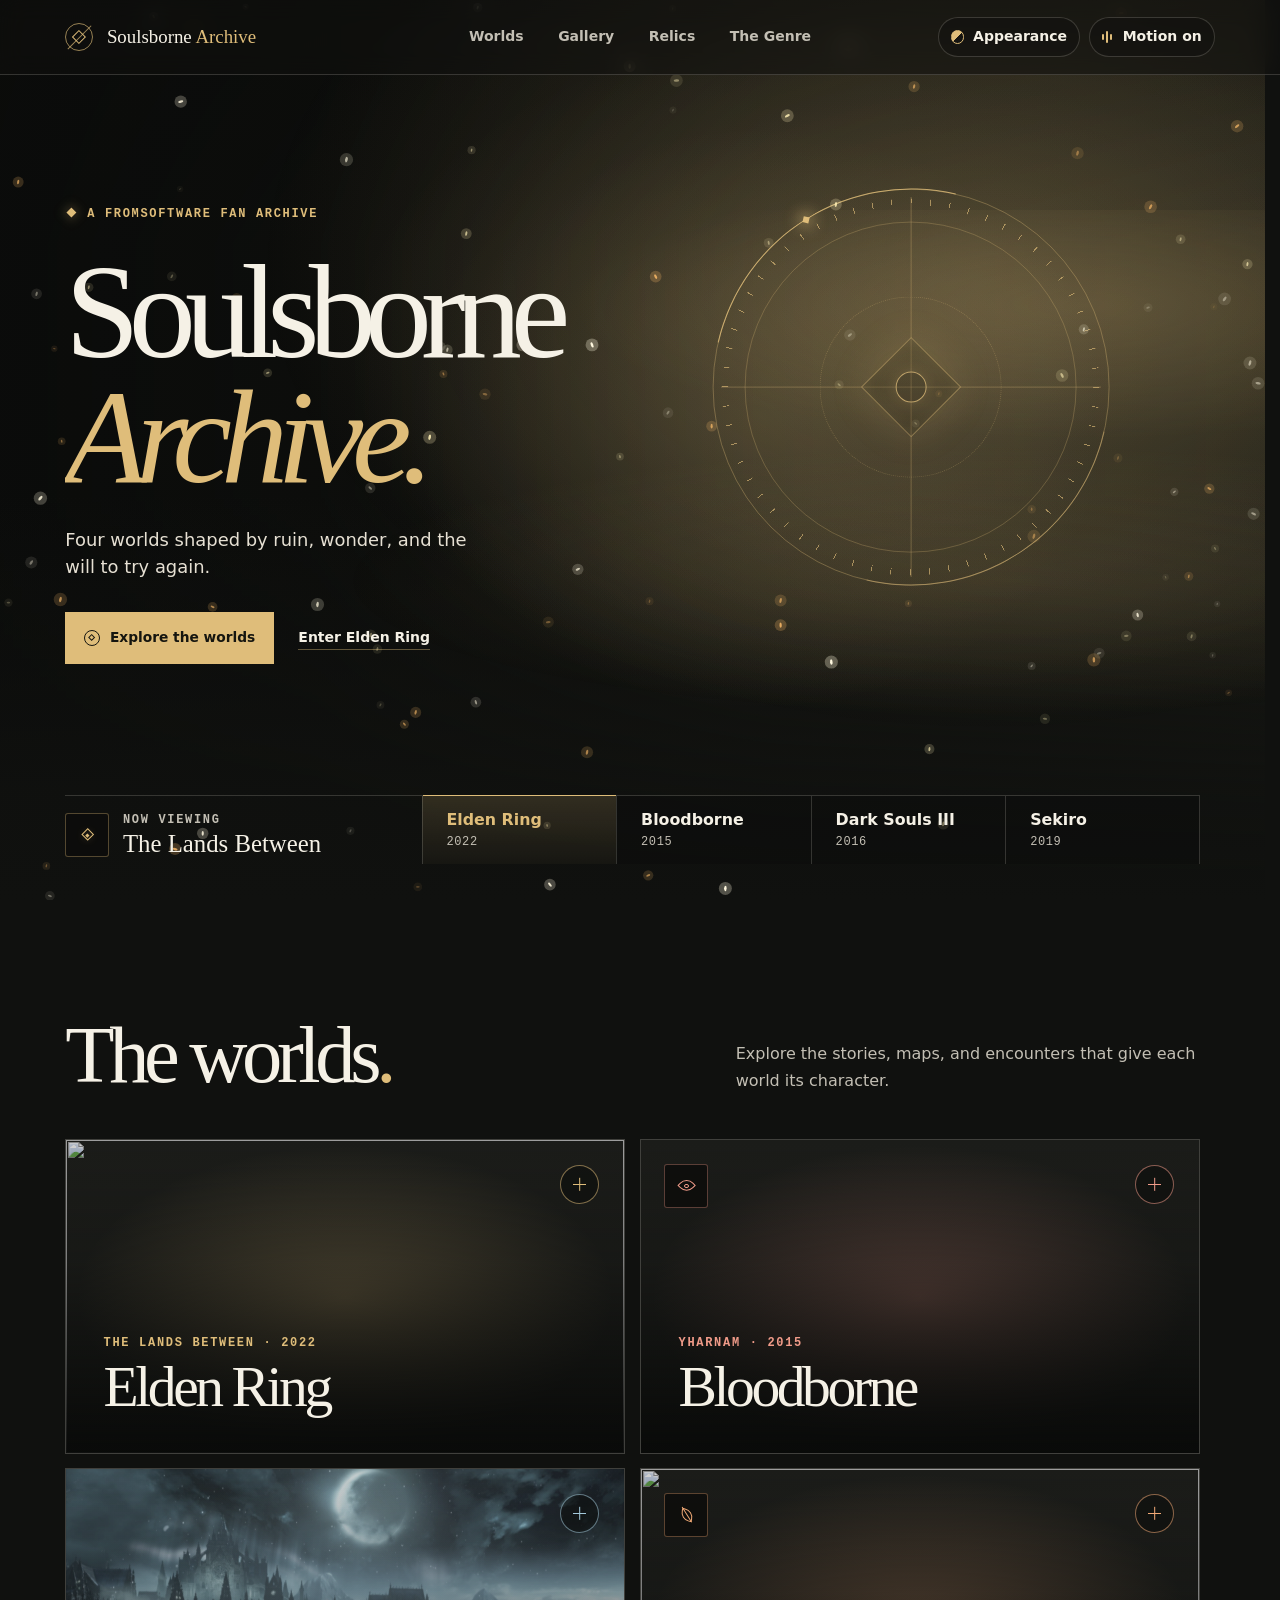
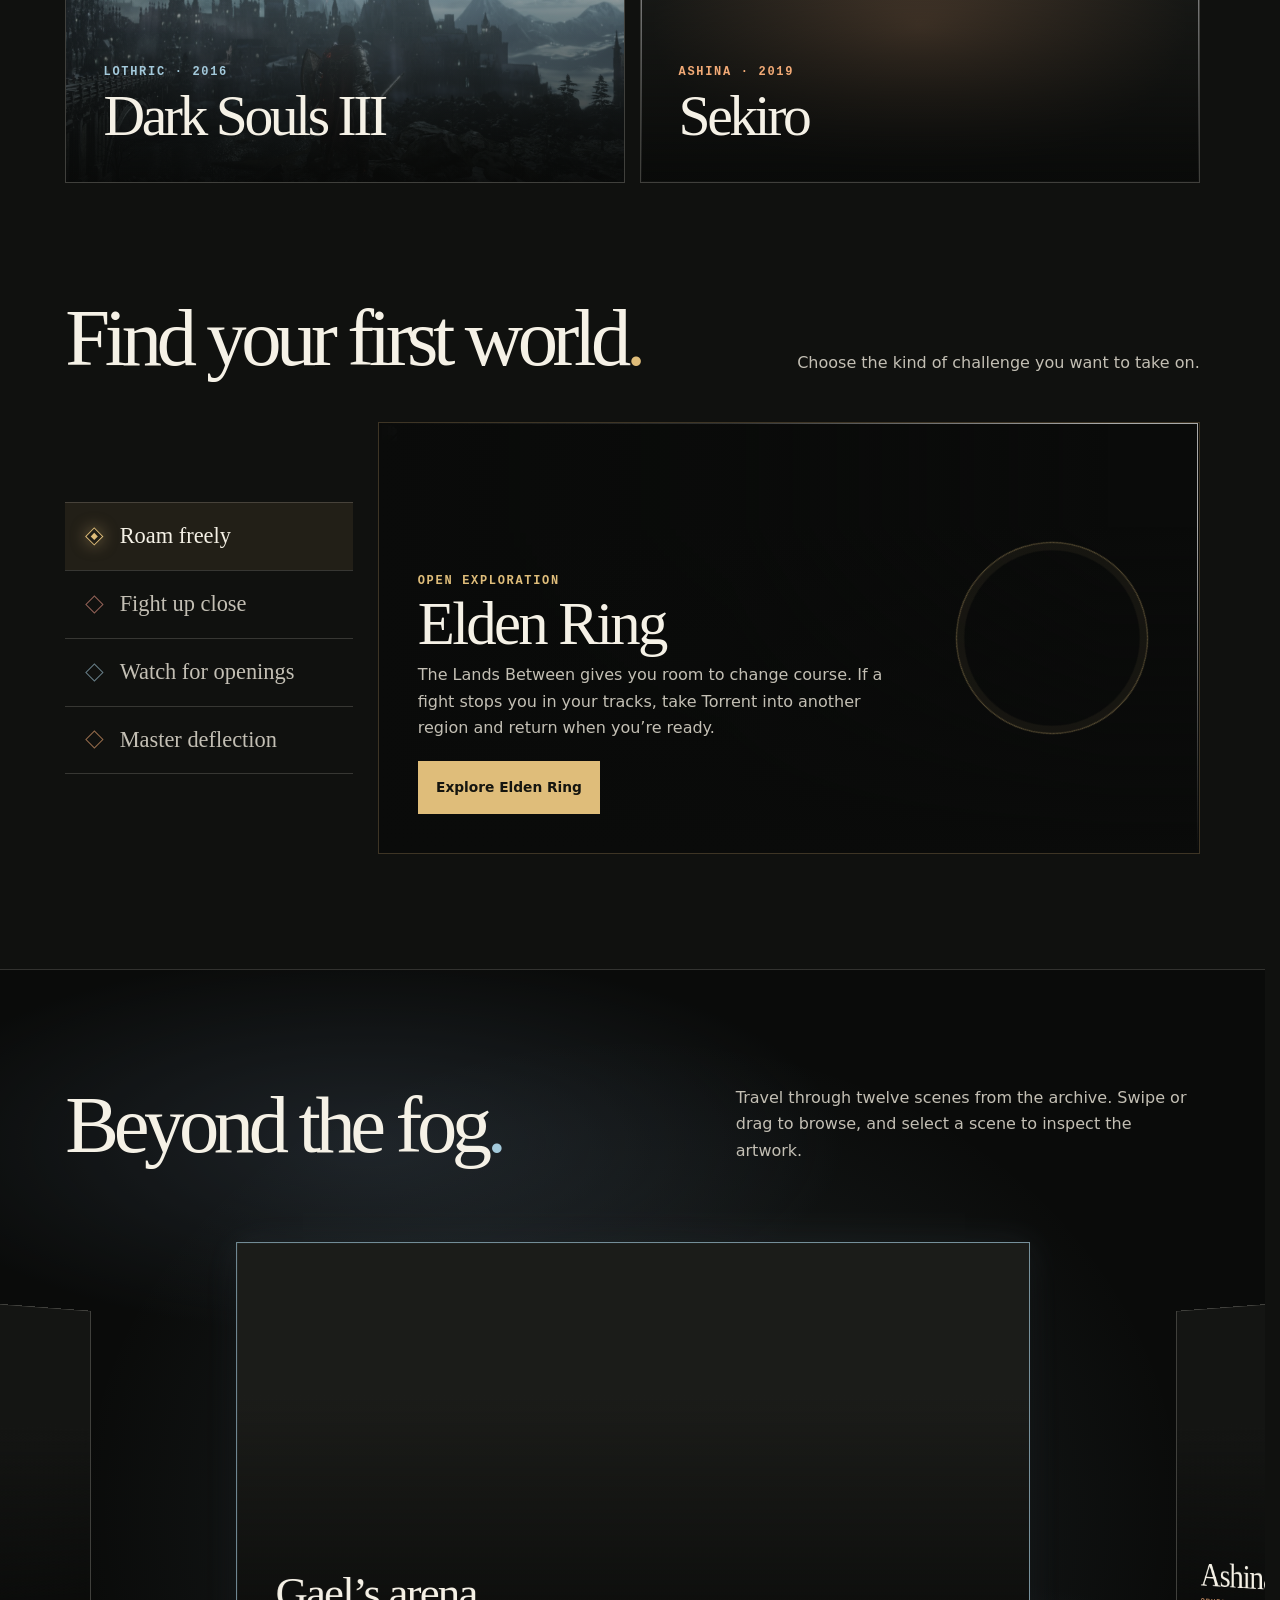
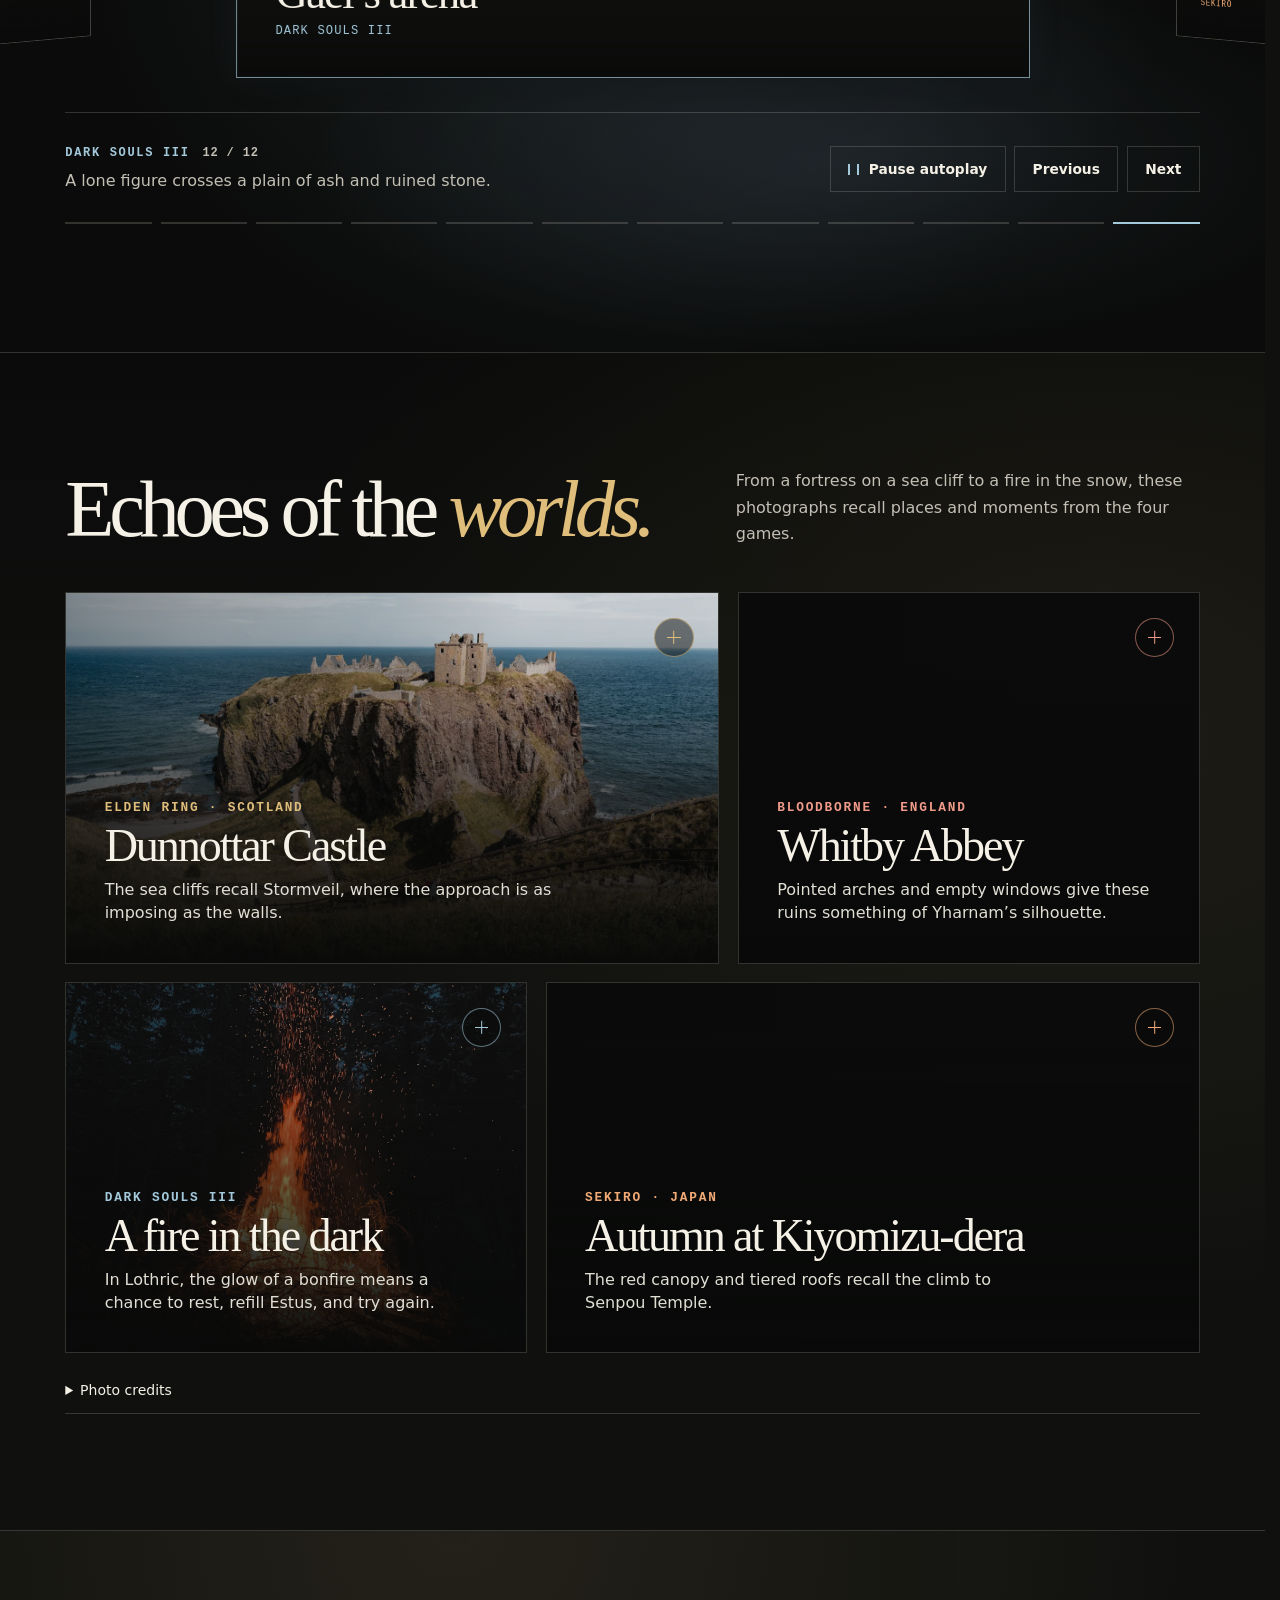
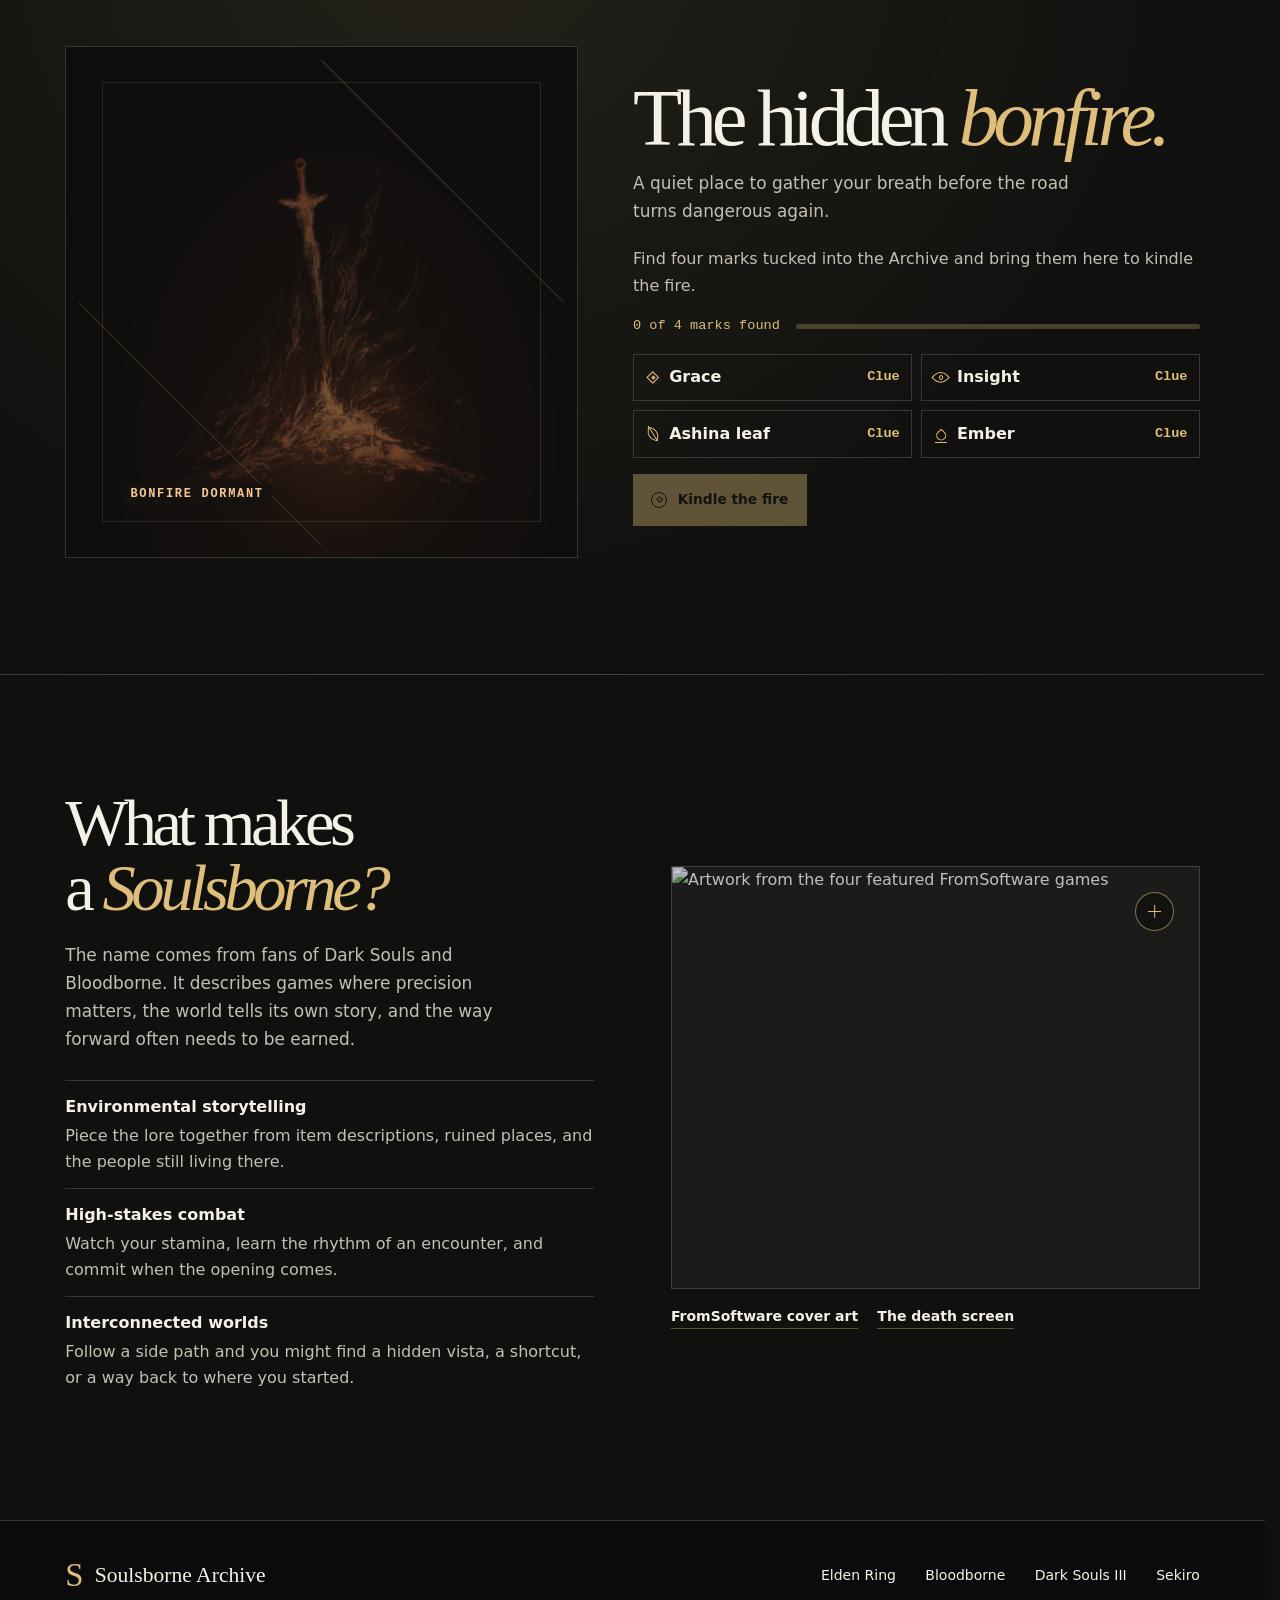
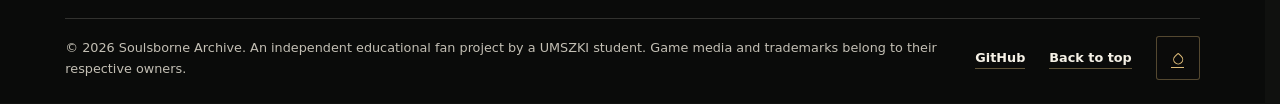
==== commit e2d13fd5: "OUR work is done, insanely satisfied with it" ====
--- a/index.html
+++ b/index.html
@@ -10,8 +10,10 @@
     <link rel="stylesheet" href="relics.css">
     <link rel="stylesheet" href="guide.css">
     <link rel="stylesheet" href="appearance.css">
+    <link rel="stylesheet" href="bonfire.css">
     <script src="appearance.js" defer></script>
     <script src="archive.js" defer></script>
+    <script src="bonfire.js" defer></script>
     <script src="relics.js" defer></script>
     <script src="guide.js" defer></script>
 </head>
@@ -304,6 +306,64 @@
             </div>
         </section>
 
+        <section class="section echoes-section" id="echoes" aria-labelledby="echoes-title">
+            <div class="frame">
+                <div class="section-heading" data-reveal>
+                    <h2 id="echoes-title">Echoes of the <em>worlds.</em></h2>
+                    <p>From a fortress on a sea cliff to a fire in the snow, these photographs recall places and moments from the four games.</p>
+                </div>
+
+                <div class="echoes-grid" data-gallery="echoes">
+                    <a class="echo-card" href="Assets/echoes/dunnottar-castle.webp" data-lightbox data-caption="Dunnottar Castle" data-world="elden" data-reveal aria-labelledby="echo-castle-title" aria-describedby="echo-castle-note">
+                        <img src="Assets/echoes/dunnottar-castle.webp" alt="Dunnottar Castle sits above the North Sea on a rocky headland" width="1440" height="960" loading="lazy" decoding="async">
+                        <div class="echo-card-copy">
+                            <p class="eyebrow">Elden Ring · Scotland</p>
+                            <h3 id="echo-castle-title">Dunnottar Castle</h3>
+                            <p id="echo-castle-note">The sea cliffs recall Stormveil, where the approach is as imposing as the walls.</p>
+                        </div>
+                        <span class="card-mark" aria-hidden="true"></span>
+                    </a>
+                    <a class="echo-card" href="Assets/echoes/whitby-abbey.webp" data-lightbox data-caption="Whitby Abbey" data-world="blood" data-reveal aria-labelledby="echo-abbey-title" aria-describedby="echo-abbey-note">
+                        <img src="Assets/echoes/whitby-abbey.webp" alt="The empty Gothic arches of Whitby Abbey against a cloudy sky" width="1200" height="674" loading="lazy" decoding="async">
+                        <div class="echo-card-copy">
+                            <p class="eyebrow">Bloodborne · England</p>
+                            <h3 id="echo-abbey-title">Whitby Abbey</h3>
+                            <p id="echo-abbey-note">Pointed arches and empty windows give these ruins something of Yharnam’s silhouette.</p>
+                        </div>
+                        <span class="card-mark" aria-hidden="true"></span>
+                    </a>
+                    <a class="echo-card" href="Assets/echoes/forest-bonfire.webp" data-lightbox data-caption="A fire in the dark" data-world="dark" data-reveal aria-labelledby="echo-fire-title" aria-describedby="echo-fire-note">
+                        <img src="Assets/echoes/forest-bonfire.webp" alt="A column of sparks rises from a fire in a snow-covered forest at night" width="1200" height="1600" loading="lazy" decoding="async">
+                        <div class="echo-card-copy">
+                            <p class="eyebrow">Dark Souls III</p>
+                            <h3 id="echo-fire-title">A fire in the dark</h3>
+                            <p id="echo-fire-note">In Lothric, the glow of a bonfire means a chance to rest, refill Estus, and try again.</p>
+                        </div>
+                        <span class="card-mark" aria-hidden="true"></span>
+                    </a>
+                    <a class="echo-card" href="Assets/echoes/kiyomizu-dera.webp" data-lightbox data-caption="Autumn at Kiyomizu-dera" data-world="sekiro" data-reveal aria-labelledby="echo-temple-title" aria-describedby="echo-temple-note">
+                        <img src="Assets/echoes/kiyomizu-dera.webp" alt="Kiyomizu-dera’s vermilion pagoda rises above red autumn foliage in Kyoto" width="1440" height="2560" loading="lazy" decoding="async">
+                        <div class="echo-card-copy">
+                            <p class="eyebrow">Sekiro · Japan</p>
+                            <h3 id="echo-temple-title">Autumn at Kiyomizu-dera</h3>
+                            <p id="echo-temple-note">The red canopy and tiered roofs recall the climb to Senpou Temple.</p>
+                        </div>
+                        <span class="card-mark" aria-hidden="true"></span>
+                    </a>
+                </div>
+
+                <details class="echoes-credits">
+                    <summary>Photo credits</summary>
+                    <ul>
+                        <li>Dunnottar Castle by <a class="text-link" href="https://www.pexels.com/photo/dunnottar-castle-on-scottish-coastal-cliff-34130721/">Clément Proust on Pexels</a></li>
+                        <li>Whitby Abbey by <a class="text-link" href="https://www.pexels.com/photo/whitby-abbey-ruins-under-dramatic-sky-31136945/">Shuo Wang on Pexels</a></li>
+                        <li>Forest bonfire by <a class="text-link" href="https://unsplash.com/photos/bonfire-in-forest-during-night-time-NG7r_1NlIg0">Alec Krum on Unsplash</a></li>
+                        <li>Kiyomizu-dera by <a class="text-link" href="https://unsplash.com/photos/a-vibrant-pagoda-surrounded-by-autumn-foliage-tl20W4HpLKA">Satvik on Unsplash</a></li>
+                    </ul>
+                </details>
+            </div>
+        </section>
+
         <section class="section relics-section" id="relics" aria-labelledby="relics-title" tabindex="-1">
             <div class="frame relics-frame" data-reveal>
                 <figure class="relics-scene" data-relics-scene>
@@ -355,8 +415,23 @@
                         </button>
                     </div>
 
-                    <div class="relics-reward" id="relics-reward" data-relics-reward hidden>
-                        <h3>Places to rest</h3>
+                    <noscript><p class="relics-static-note">In Dark Souls III, a bonfire is a refuge where you can fill your Estus before venturing back into Lothric.</p></noscript>
+                </div>
+
+                <div class="relics-reward" id="relics-reward" data-relics-reward hidden>
+                    <section class="relics-perk" data-ember-trail-controls aria-labelledby="relics-perk-title" hidden>
+                        <span class="relics-perk-mark relic-mark--ember" aria-hidden="true"><span class="relic-glyph"></span></span>
+                        <div>
+                            <h3 id="relics-perk-title">Ember trail unlocked</h3>
+                            <p>With motion on, move your pointer or tap to scatter embers throughout the Archive.</p>
+                        </div>
+                        <button class="button" type="button" data-ember-trail-toggle aria-label="Ember trail" aria-pressed="true">
+                            Trail <span data-ember-trail-status>on</span>
+                        </button>
+                    </section>
+
+                    <section class="relics-reward-panel" aria-labelledby="relics-places-title">
+                        <h3 id="relics-places-title">Places to rest</h3>
                         <p>Each world gives its traveler a refuge. Resting lets you gather your strength while much of the world gets ready for your return.</p>
                         <dl>
                             <div><dt><a class="text-link" href="ds3.html">The bonfire</a></dt><dd>In Lothric, a sword planted among the ashes marks a place to rest and replenish your Estus.</dd></div>
@@ -364,8 +439,20 @@
                             <div><dt><a class="text-link" href="bb.html">The Hunter’s Dream</a></dt><dd>Lanterns connect the streets of Yharnam to a refuge where a hunter can prepare for the next hunt.</dd></div>
                             <div><dt><a class="text-link" href="sekiro.html">A Sculptor’s Idol</a></dt><dd>Blue flame marks a resting point for the Wolf on the trails through Ashina.</dd></div>
                         </dl>
-                    </div>
-                    <noscript><p class="relics-static-note">In Dark Souls III, a bonfire is a refuge where you can fill your Estus before venturing back into Lothric.</p></noscript>
+                    </section>
+
+                    <section class="relics-reward-panel" aria-labelledby="relics-departure-title">
+                        <h3 id="relics-departure-title">Before you head back out</h3>
+                        <figure class="relics-overlook">
+                            <img src="Assets/echoes/forest-trail.webp" alt="A wooden trail winds through a misty forest" width="1100" height="733" loading="lazy" decoding="async">
+                            <figcaption>Photo by <a class="text-link" href="https://www.pexels.com/photo/moody-forest-pathway-in-dark-foggy-landscape-29546718/">Cedé Joey</a></figcaption>
+                        </figure>
+                        <ul class="relics-rest-tips">
+                            <li><strong>Check your supplies.</strong> See how much healing you have and equip what you’ll need for the next stretch.</li>
+                            <li><strong>Get your bearings.</strong> Pick a landmark near the checkpoint so you can find your way back.</li>
+                            <li><strong>Pick one goal.</strong> Explore a side path or practice a move that keeps catching you.</li>
+                        </ul>
+                    </section>
                 </div>
             </div>
         </section>
--- a/soulsborne.css
+++ b/soulsborne.css
@@ -17,9 +17,11 @@
     --display: Georgia, "Times New Roman", serif;
     --body: "Segoe UI", system-ui, sans-serif;
     --mono: "Cascadia Mono", Consolas, monospace;
-    --gutter: clamp(1.25rem, 5.1vw, 6rem);
+    --gutter: clamp(.875rem, 5.1vw, 6rem);
     --frame-width: 90rem;
     --header-height: 4.625rem;
+    --header-offset: var(--header-height);
+    --dialog-gutter: .75rem;
     --ease: cubic-bezier(.2, .7, .25, 1);
 }
 
@@ -45,7 +47,7 @@
 
 *, *::before, *::after { box-sizing: border-box; }
 
-html { scroll-padding-top: calc(var(--header-height) + 1rem); scrollbar-gutter: stable; }
+html { scroll-padding-top: calc(var(--header-offset) + 1rem); scrollbar-gutter: stable; }
 html[data-motion="on"] { scroll-behavior: smooth; }
 
 body {
@@ -473,9 +475,10 @@
 
 .hero-inner {
     display: grid;
+    grid-template-columns: minmax(0, 1fr);
     grid-template-rows: 1fr auto;
     min-height: inherit;
-    padding-block: calc(var(--header-height) + clamp(2.5rem, 5vh, 5rem)) clamp(1.6rem, 4vh, 3rem);
+    padding-block: calc(var(--header-offset) + clamp(2.5rem, 5svh, 5rem)) clamp(1.6rem, 4svh, 3rem);
 }
 
 .hero-main { align-self: center; padding-bottom: clamp(2rem, 5vh, 4.5rem); }
@@ -487,8 +490,8 @@
     text-wrap: balance;
 }
 
-.title-line { display: block; width: fit-content; padding: .06em .15em .12em 0; margin-bottom: -.07em; }
-.title-line > * { display: inline-block; }
+.title-line { display: block; width: fit-content; max-width: 100%; padding: .06em .15em .12em 0; margin-bottom: -.07em; }
+.title-line > * { display: inline-block; max-width: 100%; overflow-wrap: anywhere; }
 .hero-title em { color: var(--accent); font-weight: 400; }
 
 .hero-description {
@@ -558,6 +561,7 @@
     place-items: center;
     width: 1rem;
     aspect-ratio: 1;
+    flex: none;
     border-radius: 50%;
     border: 1px solid currentColor;
 }
@@ -576,7 +580,7 @@
 
 .world-dock {
     display: grid;
-    grid-template-columns: minmax(12rem, 1fr) 2.4fr;
+    grid-template-columns: minmax(12rem, 1fr) minmax(0, 2.4fr);
     align-items: end;
     gap: 1.25rem 2rem;
     border-top: 1px solid var(--line);
@@ -587,7 +591,7 @@
 .world-readout .eyebrow { color: var(--muted); }
 .world-readout-name { font: 400 clamp(1.18rem, 2vw, 1.55rem)/1.2 var(--display); }
 
-.world-options { display: grid; grid-template-columns: repeat(4, 1fr); }
+.world-options { display: grid; grid-template-columns: repeat(4, minmax(0, 1fr)); }
 
 .world-option {
     position: relative;
@@ -626,7 +630,7 @@
 
 .world-option:hover { background-color: rgb(var(--accent-rgb) / .09); }
 .world-option:is(:hover, [aria-pressed="true"])::before { transform: scaleX(1); }
-.world-option-title { font-size: clamp(.8rem, 1.26vw, .99rem); font-weight: 650; line-height: 1.3; }
+.world-option-title { font-size: clamp(.875rem, 1.26vw, .99rem); font-weight: 650; line-height: 1.3; overflow-wrap: anywhere; }
 .world-option-year { color: var(--muted); font: .75rem/1.2 var(--mono); letter-spacing: .05em; }
 
 html[data-motion="on"] .hero.has-arrived .title-line { overflow: clip; }
@@ -675,6 +679,7 @@
 .section h2 {
     font: 400 clamp(2.8rem, 6.3vw, 6.1rem)/.98 var(--display);
     letter-spacing: -.067em;
+    overflow-wrap: anywhere;
     text-wrap: balance;
 }
 
@@ -695,6 +700,7 @@
 .world-card {
     display: flex;
     align-items: end;
+    width: 100%;
     min-height: 15rem;
     aspect-ratio: 1.78;
     padding: clamp(1.25rem, 3vw, 2.35rem);
@@ -745,6 +751,7 @@
 .world-card-title {
     font: 400 clamp(2rem, 4.5vw, 4.6rem)/.95 var(--display);
     letter-spacing: -.06em;
+    overflow-wrap: anywhere;
 }
 
 .card-mark {
@@ -861,7 +868,7 @@
     inset: 0;
     z-index: -1;
     background: linear-gradient(0deg, rgb(8 9 8 / .93), transparent 65%),
-        rgb(8 9 8 / var(--gallery-dim, 0));
+        rgb(8 9 8 / var(--gallery-veil, 0));
     content: "";
 }
 
@@ -951,8 +958,9 @@
     white-space: nowrap;
 }
 
-@media (prefers-reduced-motion: no-preference) {
+@media (width > 620px) and (hover: hover) and (pointer: fine) and (prefers-reduced-motion: no-preference) {
     html[data-motion="on"] .gallery-track.is-enhanced .gallery-card {
+        --gallery-veil: var(--gallery-dim, 0);
         transform: perspective(950px)
             translate3d(0, var(--gallery-drop, 0px), var(--gallery-distance, 0px))
             rotateY(var(--gallery-turn, 0deg));
@@ -973,6 +981,102 @@
     30% { opacity: .9; }
     to { transform: translateX(85%); opacity: 0; }
 }
+
+.echoes-section {
+    background:
+        radial-gradient(ellipse at 87% 28%, rgb(var(--accent-rgb) / .07), transparent 53%),
+        linear-gradient(var(--ink-deep), var(--ink) 45%);
+}
+
+.echoes-grid {
+    display: grid;
+    grid-template-columns: repeat(12, minmax(0, 1fr));
+    gap: clamp(.75rem, 1.45vw, 1.35rem);
+}
+
+.echo-card {
+    display: flex;
+    position: relative;
+    isolation: isolate;
+    grid-column: span 5;
+    align-items: end;
+    min-height: clamp(17rem, 29vw, 24rem);
+    padding: clamp(1.1rem, 3vw, 2.5rem);
+    overflow: hidden;
+    border: 1px solid var(--line);
+    background: var(--ink-deep);
+    cursor: zoom-in;
+    transition: border-color .3s ease;
+}
+
+.echo-card:is([data-world="elden"], [data-world="sekiro"]) { grid-column: span 7; }
+.echo-card[data-world="elden"] { --echo-crop: 54% 22%; }
+.echo-card[data-world="blood"] { --echo-crop: 42% 50%; }
+.echo-card[data-world="dark"] { --echo-crop: 50% 73%; }
+.echo-card[data-world="sekiro"] { --echo-crop: 50% 57%; }
+
+.echo-card img, .echo-card::after {
+    position: absolute;
+    inset: 0;
+    width: 100%;
+    height: 100%;
+}
+
+.echo-card img {
+    z-index: -2;
+    object-fit: cover;
+    object-position: var(--echo-crop);
+    filter: var(--archive-art-filter, saturate(.83) brightness(.84));
+    transition: transform .85s var(--ease), filter .6s var(--ease);
+}
+
+.echo-card::after {
+    z-index: -1;
+    background:
+        linear-gradient(0deg, rgb(8 9 8 / .98), rgb(8 9 8 / .72) 29%, rgb(8 9 8 / .19) 67%, transparent 87%),
+        linear-gradient(90deg, rgb(8 9 8 / .32), transparent 70%);
+    content: "";
+}
+
+.echo-card:is(:hover, :focus-visible) { border-color: var(--accent); }
+.echo-card:is(:hover, :focus-visible) img { filter: var(--archive-art-filter, saturate(.98) brightness(.98)); }
+html[data-motion="on"] .echo-card:is(:hover, :focus-visible) img { transform: scale(1.045); }
+
+.echo-card-copy { max-width: 29rem; }
+.echo-card-copy h3 {
+    margin-block: .3rem .5rem;
+    font: 400 clamp(1.9rem, 3.6vw, 3.55rem)/1.03 var(--display);
+    letter-spacing: -.045em;
+    text-wrap: balance;
+}
+.echo-card-copy p:not(.eyebrow) { color: #e1ded4; line-height: 1.45; }
+.echo-card .eyebrow { font-size: .8rem; }
+
+.echoes-credits {
+    margin-top: 1rem;
+    color: var(--muted);
+    border-bottom: 1px solid var(--line);
+    font-size: .875rem;
+}
+
+.echoes-credits summary {
+    width: fit-content;
+    min-height: 2.75rem;
+    padding-block: .6rem;
+    color: var(--paper);
+    cursor: pointer;
+}
+
+.echoes-credits ul {
+    display: grid;
+    grid-template-columns: repeat(auto-fit, minmax(min(100%, 18rem), 1fr));
+    gap: .7rem 1.5rem;
+    margin: 0;
+    padding: .4rem 0 1.1rem;
+    list-style: none;
+}
+
+.echoes-credits .text-link { font-size: inherit; }
 
 .genre-section { display: grid; grid-template-columns: 1fr 1fr; align-items: center; gap: clamp(2rem, 6vw, 7rem); }
 .genre-copy h2 { font-size: clamp(2.65rem, 5.2vw, 5.75rem); }
@@ -1015,24 +1119,26 @@
 }
 
 .viewer {
-    width: min(94vw, 76rem);
+    width: min(calc(100% - 2 * var(--dialog-gutter)), 76rem);
+    height: min(83dvh, 52rem);
     max-width: none;
-    max-height: calc(100dvh - 1.5rem);
+    max-height: calc(100dvh - 2 * var(--dialog-gutter));
     padding: 0;
     overflow: auto;
+    overscroll-behavior: contain;
     border: 1px solid var(--line);
     background: #111210;
     color: var(--paper);
 }
 
-.viewer[open] { display: grid; grid-template-rows: minmax(0, 1fr) auto; }
+.viewer[open] { display: grid; grid-template-rows: minmax(5rem, 1fr) auto; }
 .viewer::backdrop { background: rgb(6 7 6 / .91); backdrop-filter: blur(7px); }
 html[data-motion="on"] .viewer[open] { animation: arrive .35s var(--ease) both; }
 
 .viewer-viewport {
     display: flex;
-    min-height: 5rem;
-    height: min(73dvh, 46rem);
+    min-width: 0;
+    min-height: 0;
     overflow: auto;
     touch-action: pan-x pan-y pinch-zoom;
     overscroll-behavior: contain;
@@ -1052,19 +1158,18 @@
 .viewer-status { margin: auto; padding: 1rem; color: var(--muted); text-align: center; }
 
 .viewer-bar {
-    display: flex;
+    display: grid;
+    grid-template-columns: minmax(0, 1fr) auto auto;
     align-items: center;
-    justify-content: space-between;
-    flex-wrap: wrap;
-    gap: .65rem 1rem;
+    gap: .65rem;
     padding: .85rem 1rem;
     border-top: 1px solid var(--line);
 }
 
-.viewer-info { display: flex; align-items: baseline; flex-wrap: wrap; gap: .3rem 1rem; }
+.viewer-info { display: flex; align-items: baseline; flex-wrap: wrap; gap: .3rem 1rem; min-width: 0; overflow-wrap: anywhere; }
 .viewer-title { font: 1.25rem/1.15 var(--display); }
 .viewer-controls, .viewer-nav, .viewer-zoom { display: flex; flex-wrap: wrap; align-items: center; gap: .4rem; }
-.viewer-controls .button { min-height: 2.5rem; padding: .45rem .65rem; }
+.viewer-controls .button, .viewer-close { min-height: 2.75rem; min-width: 2.75rem; padding: .45rem .65rem; }
 
 @view-transition { navigation: auto; }
 ::view-transition-old(root) { animation: fade-out .22s ease both; }
@@ -1075,35 +1180,69 @@
     .hero { --portal-x: 75%; }
     .hero-title { font-size: clamp(4.4rem, 12.1vw, 7rem); }
     .hero-instrument { width: min(42vw, 20rem); }
-    .world-dock { grid-template-columns: minmax(10rem, 1fr) 2.5fr; gap: 1rem; }
+    .world-dock { grid-template-columns: minmax(10rem, 1fr) minmax(0, 2.5fr); gap: 1rem; }
     .genre-section { gap: 2rem; align-items: start; }
     .genre-image { aspect-ratio: 1 / 1.15; }
 }
 
-@media (max-width: 820px) {
-    :root { --header-height: 5.55rem; }
+@media (max-width: 900px) {
+    :root { --header-height: 5.75rem; }
 
     .header-inner {
-        grid-template-columns: 1fr auto;
-        grid-template-rows: 2.95rem 2.6rem;
-        gap: 0 .5rem;
+        grid-template-columns: minmax(0, 1fr) auto;
+        grid-template-rows: minmax(3rem, auto) minmax(2.75rem, auto);
+        gap: 0 .6rem;
     }
 
-    .brand { font-size: 1.07rem; gap: .62rem; }
+    .brand { font-size: 1.07rem; gap: .62rem; white-space: normal; }
     .brand-mark { width: 1.45rem; }
-    .site-nav { grid-column: 1 / -1; grid-row: 2; gap: 1.45rem; align-self: stretch; border-top: 1px solid rgb(245 241 230 / .12); }
+    .site-nav {
+        display: grid;
+        grid-column: 1 / -1;
+        grid-row: 2;
+        grid-auto-flow: column;
+        grid-auto-columns: minmax(0, 1fr);
+        align-self: stretch;
+        align-items: stretch;
+        gap: .3rem;
+        border-top: 1px solid rgb(245 241 230 / .12);
+    }
+
+    .site-nav a {
+        display: grid;
+        place-items: center;
+        min-height: 2.75rem;
+        padding: .35rem .12rem;
+        line-height: 1.25;
+        text-align: center;
+        white-space: normal;
+    }
+
     .header-tools { grid-column: 2; grid-row: 1; }
-    :is(.motion-toggle, .appearance-toggle) { min-height: 2.35rem; padding-block: .32rem; }
+    :is(.motion-toggle, .appearance-toggle) { min-height: 2.75rem; padding-block: .32rem; }
+}
+
+@media (max-width: 720px) {
+    .world-dock { grid-template-columns: minmax(0, 1fr); gap: .55rem; }
+    .world-readout { min-height: 0; padding-top: .65rem; }
+    .world-options { border-block: 1px solid var(--line); }
+    .world-option { min-height: 3.15rem; padding-inline: .6rem; }
 }
 
 @media (max-width: 620px) {
-    .hero { --portal-x: 77%; --portal-y: 38%; min-height: max(43rem, 96svh); }
-    .hero-inner { padding-block: calc(var(--header-height) + 2.6rem) 1.25rem; }
-    .hero-main { padding-bottom: 1.7rem; }
-    .hero-intro { margin-bottom: 1.25rem; }
-    .hero-title { font-size: clamp(3.32rem, 13.3vw, 5.5rem); }
-    .hero-description { margin-top: 1.2rem; max-width: 20rem; }
-    .hero-actions { margin-top: 1.35rem; }
+    .hero { --portal-x: 77%; --portal-y: 38%; min-height: 100svh; }
+    .hero-inner { padding-block: calc(var(--header-offset) + clamp(1.35rem, 4svh, 2.6rem)) 1rem; }
+    .hero-main { padding-bottom: clamp(1rem, 3svh, 1.7rem); }
+    .hero-intro { margin-bottom: clamp(.7rem, 2.5svh, 1.25rem); }
+    .hero-title { font-size: clamp(2.6rem, 13.3vw, 5.5rem); }
+    .hero-description { margin-top: 1rem; max-width: 20rem; }
+    .hero-actions { gap: .5rem 1rem; margin-top: 1.1rem; }
+    .hero-actions .button { padding-inline: .8rem; }
+    :is(.hero-actions, .genre-media-links, .footer-base) .text-link {
+        display: inline-flex;
+        align-items: center;
+        min-height: 2.75rem;
+    }
     .hero-scene img { object-position: var(--scene-mobile, 63% 47%); }
     .hero-scene[data-scene="blood"] { --scene-mobile: 68% 43%; }
     .hero-shade {
@@ -1114,37 +1253,60 @@
     }
     .hero-instrument { width: 58vw; opacity: .68; }
 
-    .world-dock { grid-template-columns: 1fr; gap: .7rem; }
-    .world-readout { min-height: 0; padding-top: .75rem; }
     .world-readout-mark { width: 1.8rem; }
-    .world-options { border-top: 1px solid var(--line); }
-    .world-option { min-height: 3.5rem; padding-inline: .45rem; }
-    .world-option-title { font-size: .825rem; }
-
+
+    .section { padding-block: clamp(3rem, 10vw, 4.75rem); }
     .section-heading { align-items: start; }
-    .world-grid, .genre-section { grid-template-columns: 1fr; }
+    .section h2, .genre-copy h2 { font-size: clamp(2.25rem, 9vw, 3.55rem); }
+    .world-grid, .genre-section { grid-template-columns: minmax(0, 1fr); }
     .world-card { min-height: 12.25rem; }
     .world-card-title { font-size: clamp(2.15rem, 9vw, 3.1rem); }
     .genre-image { aspect-ratio: 1.45; }
     .gallery-section { --gallery-card-size: 83vw; }
+    .echoes-grid { grid-template-columns: minmax(0, 1fr); }
+    .echoes-grid .echo-card { grid-column: 1; }
     .gallery-card { aspect-ratio: 1.42; }
     .gallery-console { grid-template-columns: minmax(0, 1fr); gap: .75rem; }
-    .gallery-note { min-height: 3.3em; }
-    .gallery-controls .button { min-height: 2.65rem; padding-inline: .7rem; }
-    .viewer { width: 96vw; }
-    .viewer-viewport { height: min(62dvh, 40rem); }
+    .gallery-note { min-height: 2lh; }
+    .gallery-controls { display: grid; grid-template-columns: minmax(0, 1.65fr) repeat(2, minmax(0, 1fr)); }
+    .gallery-controls .button { min-height: 2.75rem; padding-inline: .35rem; }
+    .gallery-cues { grid-auto-flow: row; grid-template-columns: repeat(6, minmax(0, 1fr)); gap: .15rem .4rem; }
+    .gallery-cue { min-height: 2.75rem; }
+
+    .footer-links { width: 100%; display: grid; grid-template-columns: repeat(2, minmax(0, 1fr)); gap: 0 1rem; }
+    .footer-links a { display: flex; align-items: center; min-height: 2.75rem; }
+
+    .viewer { height: min(90dvh, 45rem); }
+    .viewer-bar {
+        grid-template-columns: minmax(0, 1fr) auto;
+        grid-template-areas: "info close" "controls controls";
+        padding: .55rem .65rem;
+    }
+    .viewer-info { grid-area: info; }
+    .viewer-close { grid-area: close; }
+    .viewer-controls { grid-area: controls; justify-content: space-between; }
+    .viewer-controls .button, .viewer-close { padding-inline: .4rem; }
 }
 
 @media (max-width: 480px) {
-    :is(.motion-toggle, .appearance-toggle) { width: 2.5rem; min-height: 2.5rem; padding: 0; }
+    .header-tools { gap: .4rem; }
+    :is(.motion-toggle, .appearance-toggle) { width: 2.75rem; min-height: 2.75rem; padding: 0; }
     .header-tool-label { display: none; }
-}
-
-@media (max-width: 350px) {
-    .hero-actions { gap: .8rem 1rem; }
-    .hero-actions .button { padding-inline: .75rem; }
-    .hero-chapter-link { font-size: .8rem; }
-    .world-option { padding-inline: .28rem; }
+    .world-options { grid-template-columns: repeat(2, minmax(0, 1fr)); }
+    .world-option:nth-child(even) { border-right: 1px solid var(--line); }
+    .world-option:nth-child(n + 3) { border-top: 1px solid var(--line); }
+    .gallery-note { min-height: 3lh; }
+}
+
+@media (max-height: 480px) and (orientation: landscape) {
+    .hero { min-height: 100svh; }
+    .hero-inner { padding-block: calc(var(--header-offset) + 1rem) 1rem; }
+    .hero-main { padding-bottom: 1rem; }
+    .hero-intro { margin-bottom: .65rem; }
+    .hero-title { font-size: clamp(2.4rem, min(9vw, 14svh), 5.5rem); }
+    .hero-description, .hero-actions { margin-top: .75rem; }
+    .section { padding-block: clamp(2.5rem, 7vw, 5.5rem); }
+    .viewer { height: calc(100dvh - 2 * var(--dialog-gutter)); }
 }
 
 html[data-motion="off"] *, html[data-motion="off"] *::before, html[data-motion="off"] *::after {
--- a/relics.css
+++ b/relics.css
@@ -1,6 +1,6 @@
 .relic-readout, .relic-card { position: relative; }
 .relic-card { min-width: 0; }
-.relic-readout:has(.relic-mark:not([hidden])) .world-readout-mark { visibility: hidden; }
+.relic-readout:has(.relic-mark:not([hidden])) .world-readout-mark { width: 2.75rem; visibility: hidden; }
 
 .relic-mark {
     position: relative;
@@ -121,11 +121,13 @@
 .relics-frame {
     display: grid;
     grid-template-columns: minmax(0, .95fr) minmax(0, 1.05fr);
-    gap: clamp(1.5rem, 4.3vw, 5.5rem);
-    align-items: start;
+    gap: clamp(1.5rem, 3vw, 3rem) clamp(1.5rem, 4.3vw, 5.5rem);
+    align-items: center;
 }
 
 .relics-scene {
+    --bonfire-intensity: .34;
+    --ember-height: -6.5rem;
     position: relative;
     isolation: isolate;
     display: grid;
@@ -145,7 +147,7 @@
     height: 100%;
     object-fit: contain;
     mix-blend-mode: screen;
-    filter: brightness(.45) saturate(.47);
+    filter: brightness(.53) saturate(.58);
     transform: scale(.88);
     transition: filter .9s var(--ease), transform 1.2s var(--ease);
 }
@@ -166,6 +168,8 @@
 }
 
 .relics-section[data-kindled="true"] .relics-scene {
+    --bonfire-intensity: 1.1;
+    --ember-height: -10rem;
     border-color: rgb(246 151 79 / .46);
     box-shadow: 0 0 50px rgb(252 128 55 / .1);
 }
@@ -178,17 +182,24 @@
 .relics-firelight, .relics-embers {
     position: absolute;
     inset: 0;
+    opacity: calc(var(--bonfire-intensity) * var(--weather-opacity, .72));
     pointer-events: none;
+    transition: opacity 1s var(--ease);
 }
 
 .relics-firelight {
-    opacity: 0;
-    background: radial-gradient(ellipse at 53% 77%, rgb(253 102 27 / .46), rgb(174 60 17 / .12) 29%, transparent 58%);
+    background: radial-gradient(ellipse at 53% 77%, rgb(250 83 22 / .27), rgb(174 60 17 / .12) 29%, transparent 58%);
     mix-blend-mode: screen;
-    transition: opacity 1s var(--ease);
-}
-
-.relics-section[data-kindled="true"] .relics-firelight { opacity: 1; }
+}
+
+.relics-firelight::after {
+    position: absolute;
+    inset: 0;
+    background: radial-gradient(ellipse 34% 27% at 53% 77%, rgb(255 145 63 / .62), rgb(221 59 12 / .26) 47%, transparent 90%);
+    opacity: .52;
+    transform-origin: 53% 77%;
+    content: "";
+}
 
 .relics-scene-state {
     position: absolute;
@@ -250,7 +261,7 @@
 .relic-clue summary {
     display: grid;
     min-height: 2.75rem;
-    grid-template-columns: 1rem 1fr auto;
+    grid-template-columns: 1rem minmax(0, 1fr) auto;
     gap: .5rem;
     align-items: center;
     padding: .6rem .7rem;
@@ -267,19 +278,83 @@
 .relics-kindle { justify-self: start; }
 
 .relics-reward {
-    display: grid;
+    grid-column: 1 / -1;
+    display: grid;
+    grid-template-columns: repeat(2, minmax(0, 1fr));
+    gap: clamp(.85rem, 1.8vw, 1.6rem);
+}
+
+.relics-reward-panel {
+    display: grid;
+    align-content: start;
     gap: .8rem;
-    margin-top: clamp(1.3rem, 2.5vw, 2.7rem);
-    padding: clamp(1rem, 2.5vw, 1.6rem);
+    padding: clamp(1rem, 2.5vw, 1.75rem);
     border: 1px solid rgb(var(--accent-rgb) / .26);
     background: linear-gradient(134deg, rgb(var(--accent-rgb) / .08), transparent 62%), var(--ink-deep);
 }
 
 .relics-reward h3 { font: 400 clamp(1.5rem, 3.4vw, 2.35rem)/1.12 var(--display); }
-.relics-reward dd, .relics-reward > p { color: var(--muted); }
+.relics-reward dd, .relics-reward-panel > p, .relics-rest-tips { color: var(--muted); }
 .relics-reward dl { display: grid; gap: .65rem; }
 .relics-reward dl > div { padding-top: .65rem; border-top: 1px solid var(--line); }
 .relics-reward dt { margin-bottom: .15rem; }
+
+.relics-perk {
+    display: grid;
+    grid-column: 1 / -1;
+    grid-template-columns: auto minmax(0, 1fr) auto;
+    align-items: center;
+    gap: clamp(.6rem, 2vw, 1.2rem);
+    padding: clamp(.9rem, 2.2vw, 1.5rem);
+    border: 1px solid rgb(255 162 97 / .39);
+    background: radial-gradient(ellipse at 0% 0%, rgb(246 132 68 / .15), transparent 72%), var(--ink-deep);
+}
+
+.relics-perk-mark {
+    display: grid;
+    place-items: center;
+    width: 2.75rem;
+    aspect-ratio: 1;
+    border: 1px solid rgb(255 176 122 / .5);
+    border-radius: 50%;
+    box-shadow: 0 0 1.4rem rgb(255 146 74 / .16);
+}
+
+.relics-perk-mark .relic-glyph { color: #ffc294; }
+.relics-reward .relics-perk h3 { font: 400 clamp(1.2rem, 2.6vw, 1.85rem)/1.12 var(--display); }
+.relics-perk p { margin-top: .22rem; color: var(--muted); }
+@media (max-width: 620px) {
+    .relics-perk { grid-template-columns: auto minmax(0, 1fr); align-items: start; }
+    .relics-perk .button { grid-column: 2; justify-self: start; }
+}
+
+.relics-overlook img {
+    width: 100%;
+    height: auto;
+    aspect-ratio: 3 / 1;
+    object-fit: cover;
+    object-position: 50% 58%;
+    border: 1px solid var(--line);
+    filter: var(--archive-art-filter, brightness(1.18));
+}
+
+.relics-overlook figcaption {
+    margin-top: .3rem;
+    color: var(--muted);
+    font-size: .875rem;
+}
+
+.relics-overlook figcaption .text-link { font-size: inherit; }
+
+.relics-rest-tips {
+    display: grid;
+    gap: .6rem;
+    margin: 0;
+    padding-inline-start: 1.25em;
+}
+
+.relics-rest-tips li::marker { color: var(--accent); }
+.relics-rest-tips strong { color: var(--paper); }
 
 .relics-announcer {
     position: absolute;
@@ -296,6 +371,8 @@
     inset: auto min(var(--gutter), 2rem) max(1rem, env(safe-area-inset-bottom)) auto;
     display: grid;
     width: min(100% - 2rem, 24rem);
+    max-height: calc(100dvh - var(--header-offset) - 2rem);
+    overflow-y: auto;
     grid-template-columns: minmax(0, 1fr) 2.75rem;
     gap: .75rem;
     padding: .85rem .85rem .85rem 1rem;
@@ -371,9 +448,22 @@
 }
 
 html[data-motion="on"] .relics-scene[data-visible="true"] .relic-ember { animation-play-state: running; }
+html[data-motion="on"] .relic-ember:nth-child(-n + 5),
 html[data-motion="on"] .relics-section[data-kindled="true"] .relic-ember { display: block; }
+html[data-motion="on"] .relics-firelight::after {
+    animation: relic-firelight 4.8s ease-in-out infinite;
+    animation-play-state: paused;
+}
+html[data-motion="on"] .relics-scene[data-visible="true"] .relics-firelight::after { animation-play-state: running; }
 html[data-motion="on"] .relics-toast:not([hidden]) { animation: relic-reveal .32s var(--ease) both; }
 html[data-motion="on"] .relics-reward:not([hidden]) { animation: relic-reveal .6s var(--ease) both; }
+
+@keyframes relic-firelight {
+    0%, 100% { opacity: .45; transform: scale(.93, .87); }
+    27% { opacity: .92; transform: scale(1.08, 1.12); }
+    52% { opacity: .52; transform: scale(.98, .93); }
+    76% { opacity: .82; transform: scale(1.02, 1.23); }
+}
 
 @keyframes relic-burst-fade {
     70% { opacity: 1; }
@@ -394,7 +484,7 @@
 @keyframes relic-embers {
     0% { opacity: 0; transform: scale(.45); }
     19%, 28% { opacity: .75; }
-    100% { opacity: 0; transform: translate(var(--ember-drift), -8rem) scale(.12); }
+    100% { opacity: 0; transform: translate(var(--ember-drift), var(--ember-height)) scale(.12); }
 }
 
 @keyframes relic-reveal {
@@ -403,13 +493,13 @@
 }
 
 @media (max-width: 850px) {
-    .relics-frame { grid-template-columns: minmax(0, 1fr); }
+    .relics-frame, .relics-reward { grid-template-columns: minmax(0, 1fr); }
     .relics-scene { min-height: 14rem; aspect-ratio: 1.6; }
     .relics-scene-state { bottom: 11%; }
 }
 
 @media (max-width: 480px) {
-    .relics-scene { aspect-ratio: 1.34; }
+    .relics-scene { min-height: 0; aspect-ratio: 1.34; }
     .relics-clues { grid-template-columns: minmax(0, 1fr); }
     .relics-toast { inset-inline: 1rem; width: auto; }
 }
--- a/guide.css
+++ b/guide.css
@@ -129,6 +129,7 @@
     color: var(--paper);
     font: 400 clamp(2.35rem, 4.75vw, 4.8rem)/.99 var(--display);
     letter-spacing: -.045em;
+    overflow-wrap: anywhere;
 }
 
 .guide-copy > p:not(.eyebrow) { color: var(--muted); }
@@ -171,3 +172,9 @@
             linear-gradient(90deg, color-mix(in srgb, var(--ink-deep) 58%, transparent), transparent);
     }
 }
+
+@media (max-width: 480px) {
+    .guide-option { gap: .35rem; padding-inline: .55rem; overflow-wrap: anywhere; }
+    .guide-mark { margin-inline: .12rem; }
+    .guide-copy h3 { font-size: clamp(2rem, 8vw, 2.65rem); }
+}
--- a/appearance.css
+++ b/appearance.css
@@ -69,10 +69,11 @@
 }
 
 .appearance-panel {
-    width: min(38rem, calc(100vw - 1.5rem));
+    width: min(38rem, calc(100% - 2 * var(--dialog-gutter)));
     max-width: none;
-    max-height: calc(100dvh - 1.5rem);
+    max-height: calc(100dvh - 2 * var(--dialog-gutter));
     overflow: auto;
+    overscroll-behavior: contain;
     padding: 0;
     border: 1px solid rgb(var(--accent-rgb) / .38);
     background:
@@ -100,8 +101,9 @@
 }
 
 .appearance-heading h2 {
-    font: 400 clamp(2.15rem, 7vw, 3.5rem)/.98 var(--display);
+    font: 400 clamp(1.75rem, 7vw, 3.5rem)/.98 var(--display);
     letter-spacing: -.05em;
+    overflow-wrap: anywhere;
 }
 
 .appearance-heading p, .appearance-field > p {
@@ -184,6 +186,8 @@
     font-weight: 600;
 }
 
+.appearance-perk .button { margin-top: .5rem; }
+
 .appearance-footer {
     display: flex;
     justify-content: flex-end;
@@ -191,3 +195,8 @@
     margin-top: 1.25rem;
     border-top: 1px solid var(--line);
 }
+
+@media (max-width: 480px) {
+    .appearance-heading { gap: .65rem; }
+    .appearance-option > span { padding: .55rem; }
+}
--- a/bonfire.css
+++ b/bonfire.css
@@ -0,0 +1,53 @@
+.bonfire-effects {
+    position: fixed;
+    inset: 0;
+    z-index: 40;
+    overflow: clip;
+    pointer-events: none;
+}
+
+.bonfire-particles, .bonfire-wash {
+    position: absolute;
+    inset: 0;
+    width: 100%;
+    height: 100%;
+}
+
+.bonfire-wash {
+    --wash-duration: 1.25s;
+    --wash-peak: .76;
+    background:
+        radial-gradient(circle at var(--fire-x) var(--fire-y), rgb(255 172 80 / .27), transparent 52%),
+        linear-gradient(0deg, rgb(202 65 17 / .29), rgb(255 120 46 / .07) 47%, transparent 75%);
+    box-shadow: inset 0 0 14vw rgb(201 69 19 / .23);
+    animation: bonfire-wash var(--wash-duration) ease-in-out both;
+}
+
+.bonfire-wash[data-first] { --wash-duration: 1.65s; --wash-peak: 1; }
+
+.bonfire-wash::before {
+    position: absolute;
+    top: var(--fire-y);
+    left: var(--fire-x);
+    width: 8rem;
+    aspect-ratio: 1;
+    border: 1px solid rgb(255 195 119 / .47);
+    border-radius: 50%;
+    box-shadow: 0 0 1.25rem .25rem rgb(234 106 42 / .22), inset 0 0 1.25rem rgb(234 106 42 / .18);
+    content: "";
+    animation: bonfire-ring var(--wash-duration) var(--ease) both;
+}
+
+html:not([data-motion="on"]) .bonfire-effects { display: none; }
+
+@keyframes bonfire-wash {
+    0%, 100% { opacity: 0; }
+    24% { opacity: var(--wash-peak); }
+    58% { opacity: calc(var(--wash-peak) * .57); }
+}
+
+@keyframes bonfire-ring {
+    from { opacity: 0; transform: translate(-50%, -50%) scale(.26); }
+    16% { opacity: .84; }
+    to { opacity: 0; transform: translate(-50%, -50%) scale(var(--fire-scale)); }
+}
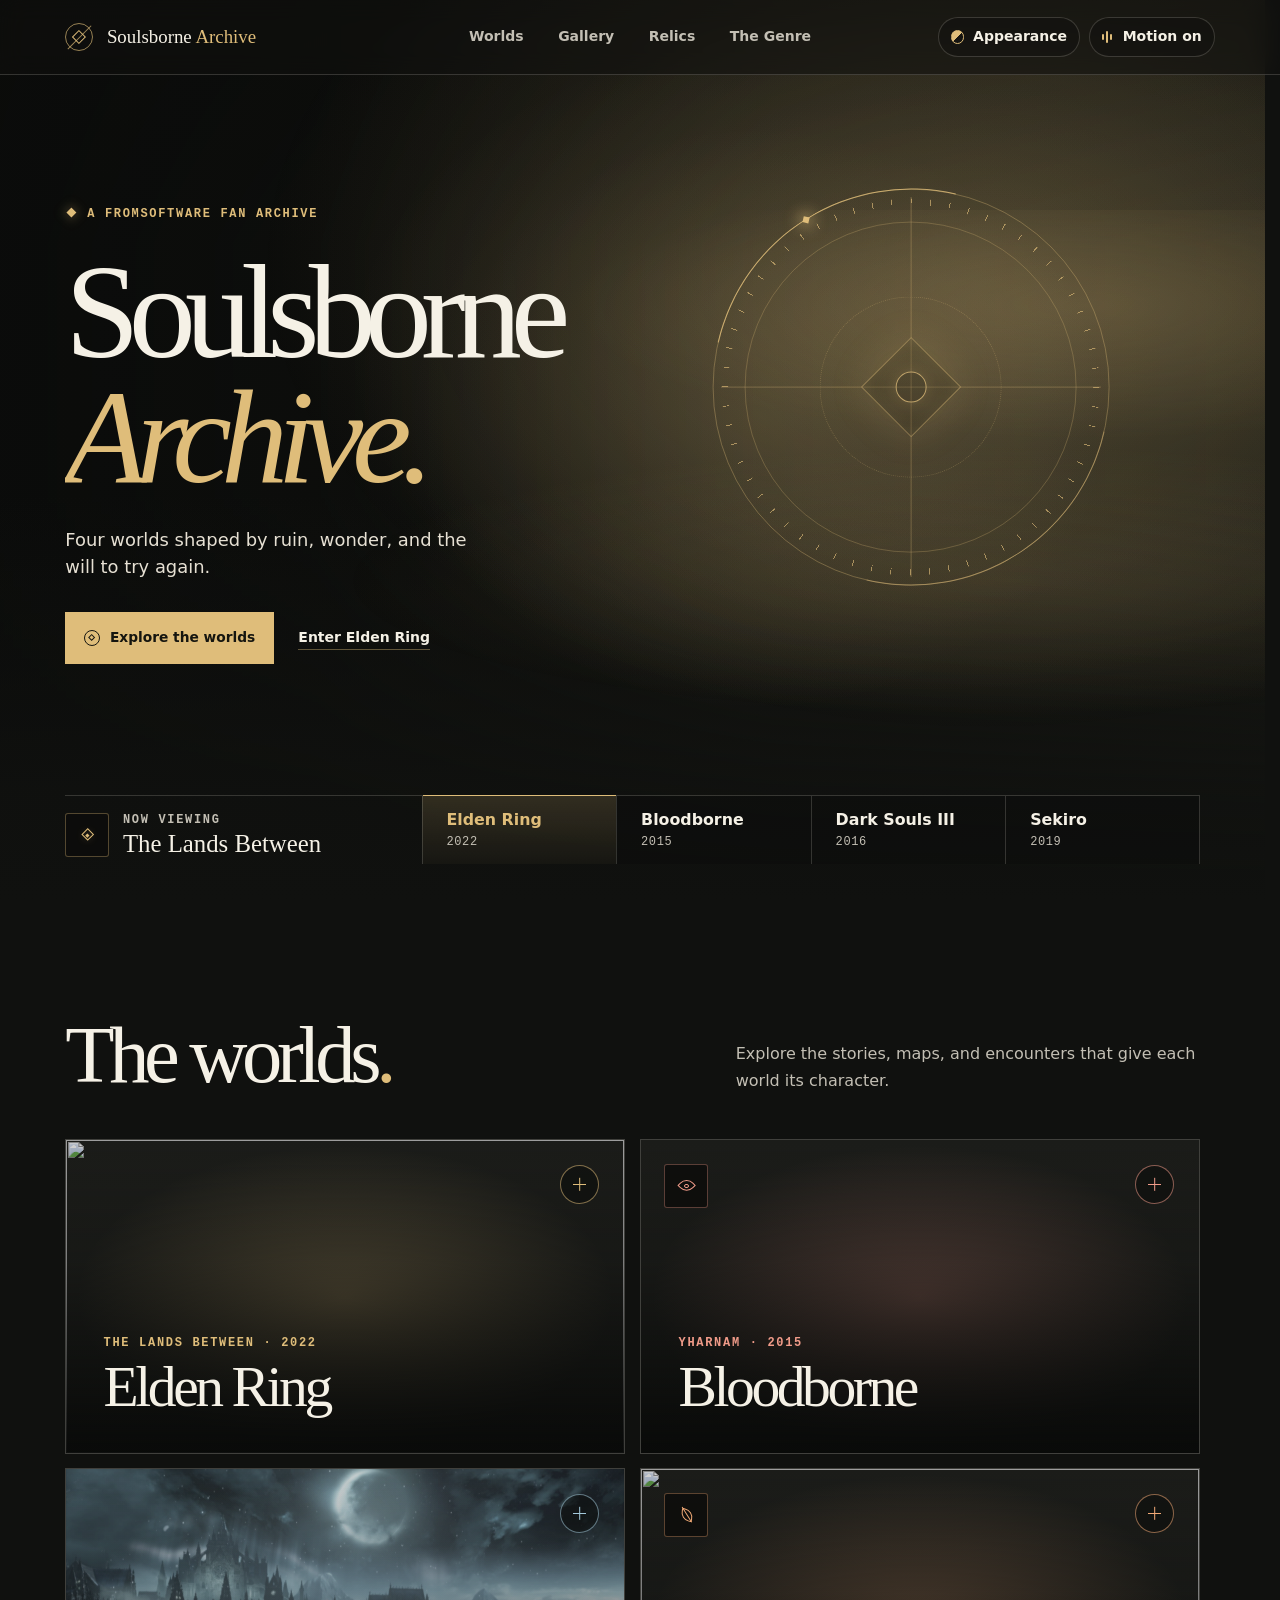
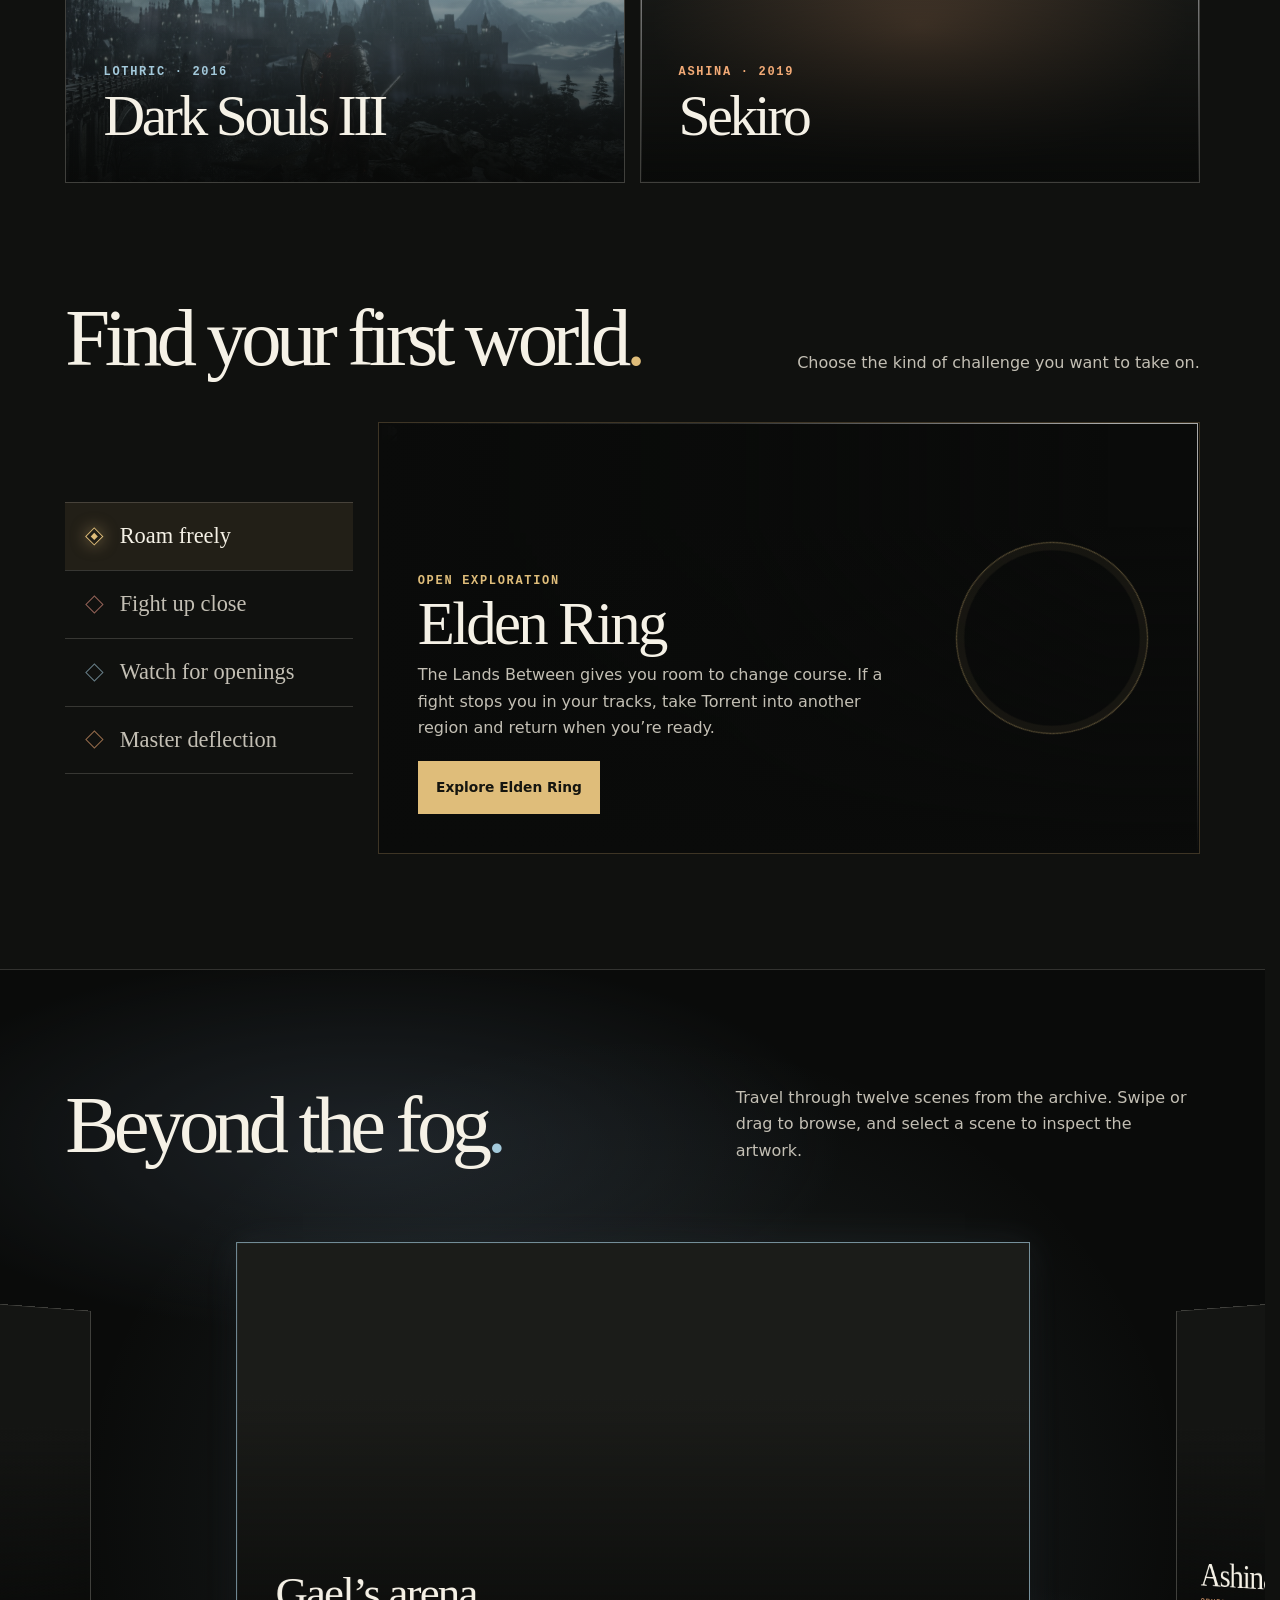
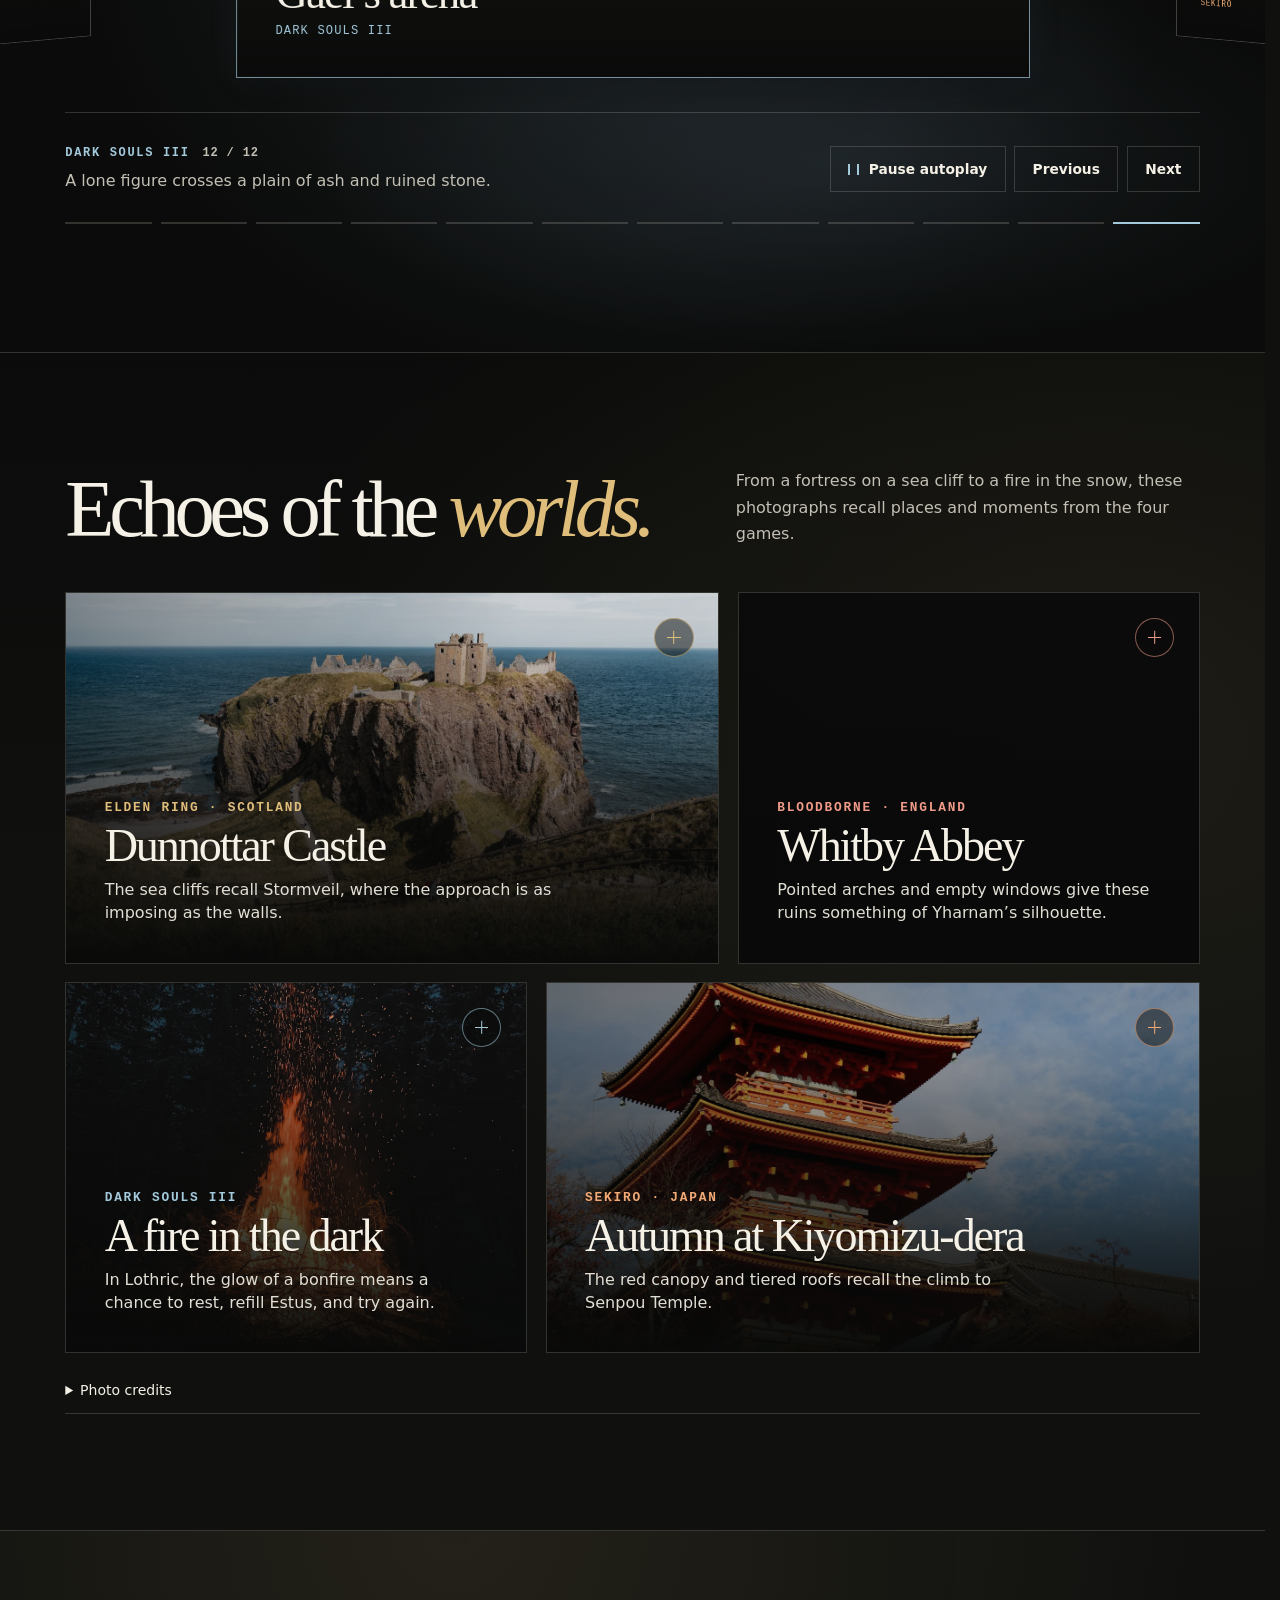
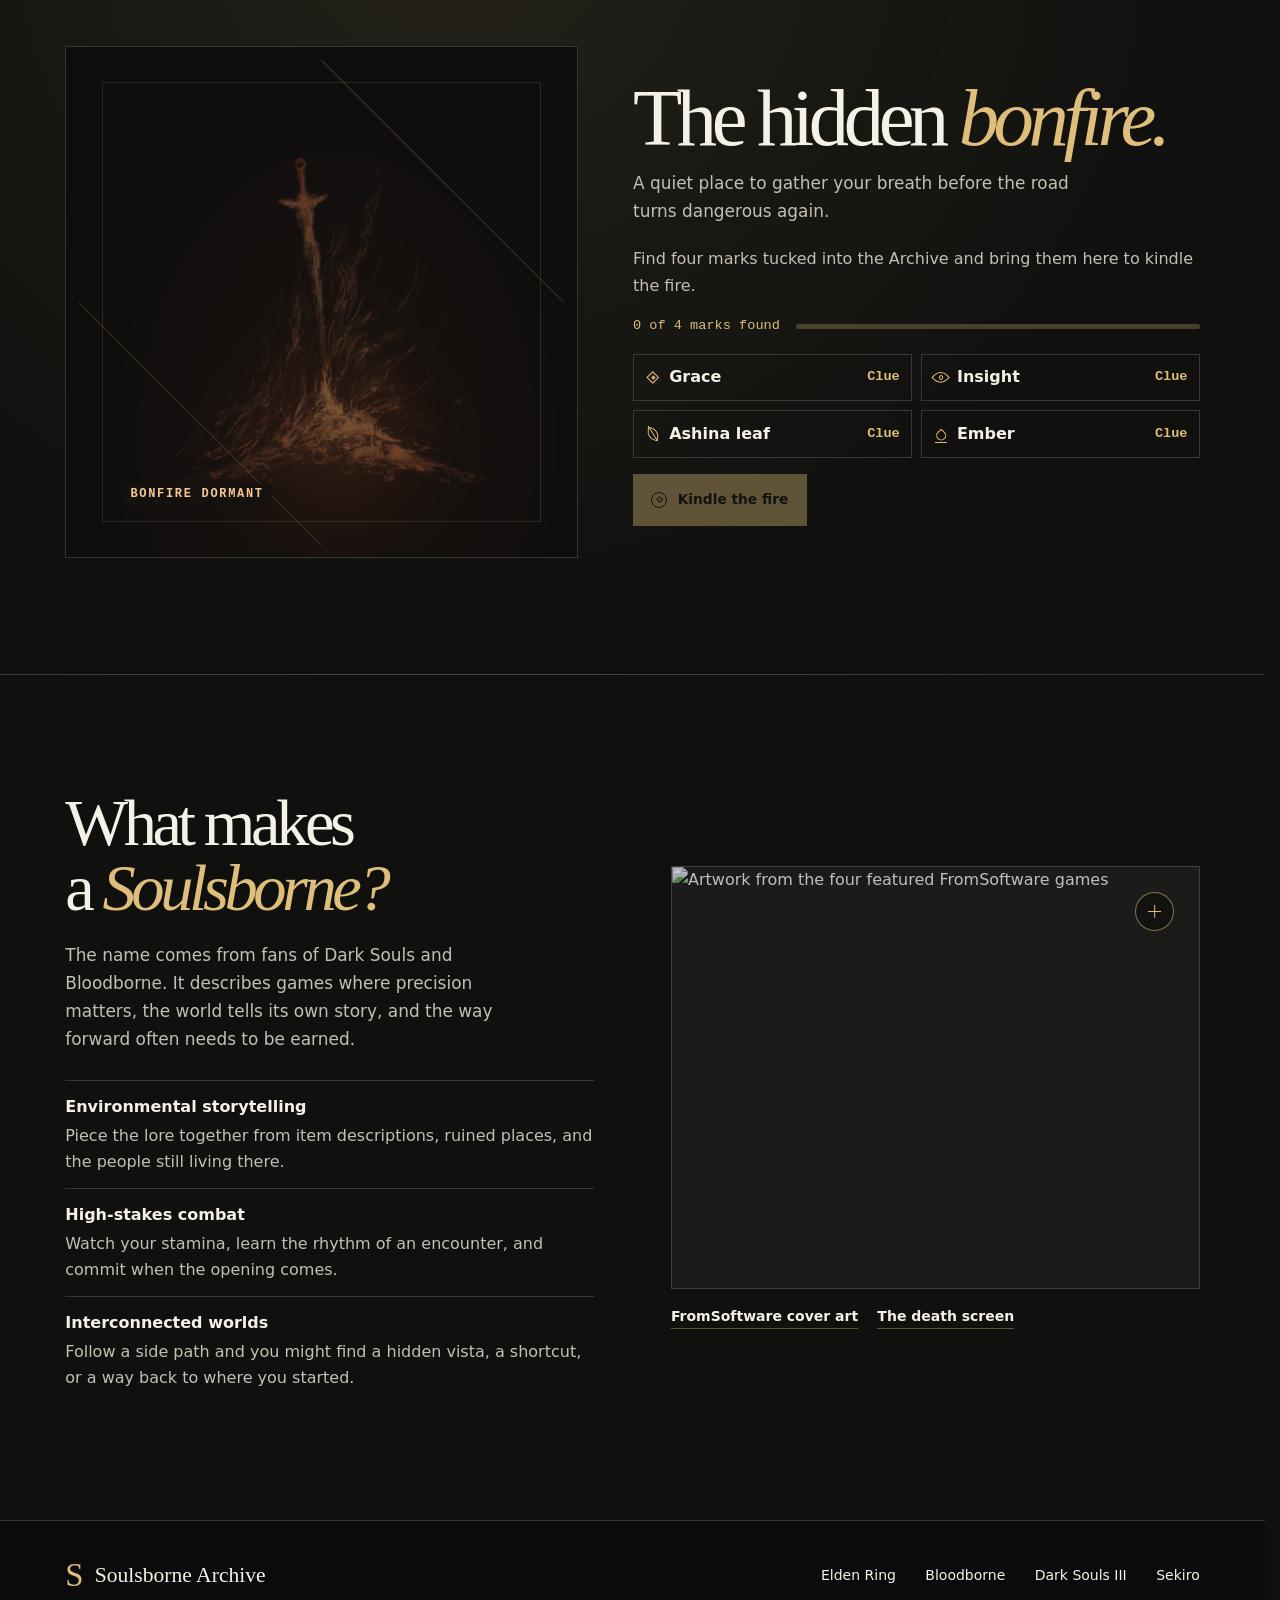
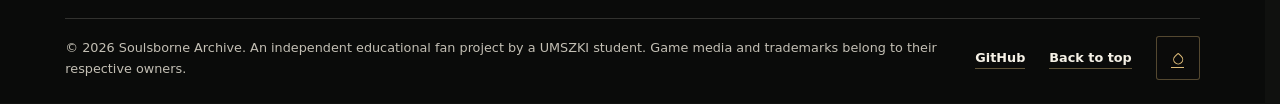
==== commit a6dd4873: "MD file, organising, etc." ====
--- a/index.html
+++ b/index.html
@@ -6,16 +6,16 @@
     <meta name="theme-color" content="#10100e">
     <meta name="description" content="An interactive fan archive of Elden Ring, Bloodborne, Dark Souls III, and Sekiro. Explore their worlds, stories, and art.">
     <title>Soulsborne Archive</title>
-    <link rel="stylesheet" href="soulsborne.css">
-    <link rel="stylesheet" href="relics.css">
-    <link rel="stylesheet" href="guide.css">
-    <link rel="stylesheet" href="appearance.css">
-    <link rel="stylesheet" href="bonfire.css">
-    <script src="appearance.js" defer></script>
-    <script src="archive.js" defer></script>
-    <script src="bonfire.js" defer></script>
-    <script src="relics.js" defer></script>
-    <script src="guide.js" defer></script>
+    <link rel="stylesheet" href="styles/soulsborne.css">
+    <link rel="stylesheet" href="styles/relics.css">
+    <link rel="stylesheet" href="styles/guide.css">
+    <link rel="stylesheet" href="styles/appearance.css">
+    <link rel="stylesheet" href="styles/bonfire.css">
+    <script src="scripts/appearance.js" defer></script>
+    <script src="scripts/archive.js" defer></script>
+    <script src="scripts/bonfire.js" defer></script>
+    <script src="scripts/relics.js" defer></script>
+    <script src="scripts/guide.js" defer></script>
 </head>
 <body id="top">
     <a class="skip-link" href="#main">Skip to content</a>
@@ -84,7 +84,7 @@
                             <span class="button-mark" aria-hidden="true"></span>
                             Explore the worlds
                         </a>
-                        <a class="text-link hero-chapter-link" data-world-link href="er.html">
+                        <a class="text-link hero-chapter-link" data-world-link href="pages/er.html">
                             <span data-world-link-label>Enter Elden Ring</span>
                         </a>
                     </div>
@@ -104,16 +104,16 @@
                         </div>
                     </div>
                     <div class="world-options" role="group" aria-label="Change the featured world" data-world-options hidden>
-                        <button type="button" class="world-option" data-world-option="elden" data-region="The Lands Between" data-chapter="er.html" aria-pressed="true">
+                        <button type="button" class="world-option" data-world-option="elden" data-region="The Lands Between" data-chapter="pages/er.html" aria-pressed="true">
                             <span class="world-option-title">Elden Ring</span><span class="world-option-year">2022</span>
                         </button>
-                        <button type="button" class="world-option" data-world-option="blood" data-region="Yharnam" data-chapter="bb.html" aria-pressed="false">
+                        <button type="button" class="world-option" data-world-option="blood" data-region="Yharnam" data-chapter="pages/bb.html" aria-pressed="false">
                             <span class="world-option-title">Bloodborne</span><span class="world-option-year">2015</span>
                         </button>
-                        <button type="button" class="world-option" data-world-option="dark" data-region="Lothric" data-chapter="ds3.html" aria-pressed="false">
+                        <button type="button" class="world-option" data-world-option="dark" data-region="Lothric" data-chapter="pages/ds3.html" aria-pressed="false">
                             <span class="world-option-title">Dark Souls III</span><span class="world-option-year">2016</span>
                         </button>
-                        <button type="button" class="world-option" data-world-option="sekiro" data-region="Ashina" data-chapter="sekiro.html" aria-pressed="false">
+                        <button type="button" class="world-option" data-world-option="sekiro" data-region="Ashina" data-chapter="pages/sekiro.html" aria-pressed="false">
                             <span class="world-option-title">Sekiro</span><span class="world-option-year">2019</span>
                         </button>
                     </div>
@@ -127,7 +127,7 @@
                 <p>Explore the stories, maps, and encounters that give each world its character.</p>
             </div>
             <div class="world-grid">
-                <a class="world-card" href="er.html" data-world="elden" data-tilt data-reveal>
+                <a class="world-card" href="pages/er.html" data-world="elden" data-tilt data-reveal>
                     <img src="Assets/ER/leyndell.webp" alt="" loading="lazy" decoding="async">
                     <span class="world-card-copy">
                         <span class="eyebrow">The Lands Between · 2022</span>
@@ -136,7 +136,7 @@
                     <span class="card-mark" aria-hidden="true"></span>
                 </a>
                 <div class="relic-card" data-world="blood" data-reveal>
-                    <a class="world-card" href="bb.html" data-world="blood" data-tilt>
+                    <a class="world-card" href="pages/bb.html" data-world="blood" data-tilt>
                         <img src="Assets/previews/old-yharnam.jpg" alt="" loading="lazy" decoding="async">
                         <span class="world-card-copy">
                             <span class="eyebrow">Yharnam · 2015</span>
@@ -148,7 +148,7 @@
                         <span class="relic-glyph" aria-hidden="true"></span>
                     </button>
                 </div>
-                <a class="world-card" href="ds3.html" data-world="dark" data-tilt data-reveal>
+                <a class="world-card" href="pages/ds3.html" data-world="dark" data-tilt data-reveal>
                     <img src="Assets/previews/irithyll.jpg" alt="" loading="lazy" decoding="async">
                     <span class="world-card-copy">
                         <span class="eyebrow">Lothric · 2016</span>
@@ -157,7 +157,7 @@
                     <span class="card-mark" aria-hidden="true"></span>
                 </a>
                 <div class="relic-card" data-world="sekiro" data-reveal>
-                    <a class="world-card" href="sekiro.html" data-world="sekiro" data-tilt>
+                    <a class="world-card" href="pages/sekiro.html" data-world="sekiro" data-tilt>
                         <img src="Assets/Sekrio/field.jpg" alt="" loading="lazy" decoding="async">
                         <span class="world-card-copy">
                             <span class="eyebrow">Ashina · 2019</span>
@@ -200,7 +200,7 @@
                             <p class="eyebrow">Open exploration</p>
                             <h3>Elden Ring</h3>
                             <p>The Lands Between gives you room to change course. If a fight stops you in your tracks, take Torrent into another region and return when you’re ready.</p>
-                            <a class="button button--primary" href="er.html">Explore Elden Ring</a>
+                            <a class="button button--primary" href="pages/er.html">Explore Elden Ring</a>
                         </div>
                     </article>
                     <article class="guide-entry" id="guide-blood" data-world="blood">
@@ -209,7 +209,7 @@
                             <p class="eyebrow">Relentless combat</p>
                             <h3>Bloodborne</h3>
                             <p>Yharnam rewards quick decisions in close quarters. After taking a hit, Rally gives you a short window to recover lost health by striking back.</p>
-                            <a class="button button--primary" href="bb.html">Explore Bloodborne</a>
+                            <a class="button button--primary" href="pages/bb.html">Explore Bloodborne</a>
                         </div>
                     </article>
                     <article class="guide-entry" id="guide-dark" data-world="dark">
@@ -218,7 +218,7 @@
                             <p class="eyebrow">Deliberate combat</p>
                             <h3>Dark Souls III</h3>
                             <p>Work from bonfire to bonfire through the ruins of Lothric. Read each enemy’s attack, manage your stamina, and commit when a clear opening appears.</p>
-                            <a class="button button--primary" href="ds3.html">Explore Dark Souls III</a>
+                            <a class="button button--primary" href="pages/ds3.html">Explore Dark Souls III</a>
                         </div>
                     </article>
                     <article class="guide-entry" id="guide-sekiro" data-world="sekiro">
@@ -227,7 +227,7 @@
                             <p class="eyebrow">Precision duels</p>
                             <h3>Sekiro</h3>
                             <p>Duels in Ashina turn on posture. Meet strikes with timed deflections and keep the pressure on until your opponent opens up to a deathblow.</p>
-                            <a class="button button--primary" href="sekiro.html">Explore Sekiro</a>
+                            <a class="button button--primary" href="pages/sekiro.html">Explore Sekiro</a>
                         </div>
                     </article>
                 </div>
@@ -434,10 +434,10 @@
                         <h3 id="relics-places-title">Places to rest</h3>
                         <p>Each world gives its traveler a refuge. Resting lets you gather your strength while much of the world gets ready for your return.</p>
                         <dl>
-                            <div><dt><a class="text-link" href="ds3.html">The bonfire</a></dt><dd>In Lothric, a sword planted among the ashes marks a place to rest and replenish your Estus.</dd></div>
-                            <div><dt><a class="text-link" href="er.html">A site of grace</a></dt><dd>In the Lands Between, a thread of golden light can point toward your next destination.</dd></div>
-                            <div><dt><a class="text-link" href="bb.html">The Hunter’s Dream</a></dt><dd>Lanterns connect the streets of Yharnam to a refuge where a hunter can prepare for the next hunt.</dd></div>
-                            <div><dt><a class="text-link" href="sekiro.html">A Sculptor’s Idol</a></dt><dd>Blue flame marks a resting point for the Wolf on the trails through Ashina.</dd></div>
+                            <div><dt><a class="text-link" href="pages/ds3.html">The bonfire</a></dt><dd>In Lothric, a sword planted among the ashes marks a place to rest and replenish your Estus.</dd></div>
+                            <div><dt><a class="text-link" href="pages/er.html">A site of grace</a></dt><dd>In the Lands Between, a thread of golden light can point toward your next destination.</dd></div>
+                            <div><dt><a class="text-link" href="pages/bb.html">The Hunter’s Dream</a></dt><dd>Lanterns connect the streets of Yharnam to a refuge where a hunter can prepare for the next hunt.</dd></div>
+                            <div><dt><a class="text-link" href="pages/sekiro.html">A Sculptor’s Idol</a></dt><dd>Blue flame marks a resting point for the Wolf on the trails through Ashina.</dd></div>
                         </dl>
                     </section>
 
@@ -485,10 +485,10 @@
             <div class="footer-main">
                 <a class="footer-brand" href="index.html"><span class="archive-rune" aria-hidden="true">S</span>Soulsborne Archive</a>
                 <nav class="footer-links" aria-label="Game chapters">
-                    <a href="er.html">Elden Ring</a>
-                    <a href="bb.html">Bloodborne</a>
-                    <a href="ds3.html">Dark Souls III</a>
-                    <a href="sekiro.html">Sekiro</a>
+                    <a href="pages/er.html">Elden Ring</a>
+                    <a href="pages/bb.html">Bloodborne</a>
+                    <a href="pages/ds3.html">Dark Souls III</a>
+                    <a href="pages/sekiro.html">Sekiro</a>
                 </nav>
             </div>
             <div class="footer-base">
--- a/styles/soulsborne.css
+++ b/styles/soulsborne.css
@@ -0,0 +1,1330 @@
+@font-face {
+    font-family: Seagram;
+    src: url("../Assets/other/Seagram%20tfb.ttf") format("truetype");
+    font-display: swap;
+}
+
+:root {
+    color-scheme: dark;
+    --ink: #10110f;
+    --ink-rgb: 16 17 15;
+    --ink-deep: #0a0b0a;
+    --paper: #f5f1e6;
+    --muted: #c3bfb4;
+    --accent: #dfbd7a;
+    --accent-rgb: 223 189 122;
+    --line: rgb(245 241 230 / .17);
+    --display: Georgia, "Times New Roman", serif;
+    --body: "Segoe UI", system-ui, sans-serif;
+    --mono: "Cascadia Mono", Consolas, monospace;
+    --gutter: clamp(.875rem, 5.1vw, 6rem);
+    --frame-width: 90rem;
+    --header-height: 4.625rem;
+    --header-offset: var(--header-height);
+    --dialog-gutter: .75rem;
+    --ease: cubic-bezier(.2, .7, .25, 1);
+}
+
+[data-world="elden"] {
+    --accent: #dfbd7a;
+    --accent-rgb: 223 189 122;
+}
+
+[data-world="blood"] {
+    --accent: #f09b89;
+    --accent-rgb: 240 155 137;
+}
+
+[data-world="dark"] {
+    --accent: #a3c9db;
+    --accent-rgb: 163 201 219;
+}
+
+[data-world="sekiro"] {
+    --accent: #f2aa76;
+    --accent-rgb: 242 170 118;
+}
+
+*, *::before, *::after { box-sizing: border-box; }
+
+html { scroll-padding-top: calc(var(--header-offset) + 1rem); scrollbar-gutter: stable; }
+html[data-motion="on"] { scroll-behavior: smooth; }
+
+body {
+    margin: 0;
+    background: var(--ink);
+    color: var(--paper);
+    font: 1rem/1.65 var(--body);
+    -webkit-font-smoothing: antialiased;
+}
+
+body:has(.viewer[open]) { overflow: hidden; }
+
+::selection { background: var(--accent); color: var(--ink); }
+[hidden] { display: none !important; }
+
+a { color: inherit; text-decoration: none; }
+button { font: inherit; color: inherit; }
+img { display: block; max-width: 100%; }
+p, h1, h2, h3, figure, dl, dd { margin: 0; }
+
+a:focus-visible, button:focus-visible, [tabindex]:focus-visible {
+    outline: 2px solid var(--accent);
+    outline-offset: 5px;
+}
+
+.frame {
+    width: min(calc(100% - var(--gutter) * 2), var(--frame-width));
+    margin-inline: auto;
+}
+
+.skip-link {
+    position: fixed;
+    top: .75rem;
+    left: var(--gutter);
+    z-index: 30;
+    padding: .65rem 1rem;
+    transform: translateY(-160%);
+    background: var(--paper);
+    color: var(--ink);
+}
+
+.skip-link:focus { transform: none; }
+
+.site-header {
+    position: fixed;
+    inset: 0 0 auto;
+    z-index: 10;
+    border-bottom: 1px solid var(--line);
+    background: rgb(var(--ink-rgb) / .56);
+    backdrop-filter: blur(12px);
+    transition: background .35s ease;
+}
+
+.site-header.is-scrolled { background: rgb(var(--ink-rgb) / .95); }
+
+.header-inner {
+    min-height: var(--header-height);
+    display: grid;
+    grid-template-columns: 1fr auto 1fr;
+    align-items: center;
+    gap: clamp(1.35rem, 3vw, 3.25rem);
+}
+
+.brand {
+    display: inline-flex;
+    align-items: center;
+    justify-self: start;
+    gap: .85rem;
+    color: var(--paper);
+    font: 400 1.18rem/1 var(--display);
+    white-space: nowrap;
+}
+
+.brand > span:last-child > span { color: var(--accent); }
+
+.brand-mark, .world-readout-mark {
+    position: relative;
+    display: grid;
+    place-items: center;
+    width: 1.75rem;
+    aspect-ratio: 1;
+    flex: none;
+    border: 1px solid rgb(var(--accent-rgb) / .65);
+    border-radius: 50%;
+    color: var(--accent);
+}
+
+.brand-mark::before, .world-readout-mark::before, .button-mark::before {
+    content: "";
+    width: 38%;
+    aspect-ratio: 1;
+    border: 1px solid currentColor;
+    transform: rotate(45deg);
+}
+
+.brand-mark::after, .world-readout-mark::after {
+    content: "";
+    position: absolute;
+    width: 126%;
+    height: 1px;
+    background: currentColor;
+    transform: rotate(-45deg);
+    opacity: .7;
+}
+
+.site-nav { display: flex; align-items: center; gap: clamp(1.15rem, 2.7vw, 2.8rem); }
+
+.site-nav a, .motion-toggle, .appearance-toggle {
+    font-size: .875rem;
+    font-weight: 600;
+    white-space: nowrap;
+    transition: color .2s ease;
+}
+
+.site-nav a { padding-block: .45rem; color: var(--muted); }
+.site-nav a:is(:hover, :focus-visible) { color: var(--paper); }
+
+.header-tools {
+    justify-self: end;
+    display: flex;
+    align-items: center;
+    gap: .55rem;
+}
+
+.motion-toggle, .appearance-toggle {
+    display: inline-flex;
+    align-items: center;
+    justify-content: center;
+    gap: .55rem;
+    min-height: 2.45rem;
+    padding: .45rem .75rem;
+    border: 1px solid var(--line);
+    border-radius: 2rem;
+    background: rgb(10 11 10 / .25);
+    color: var(--paper);
+    cursor: pointer;
+}
+
+:is(.motion-toggle, .appearance-toggle):is(:hover, :focus-visible) { border-color: var(--accent); }
+
+.motion-icon {
+    display: flex;
+    align-items: center;
+    gap: 2px;
+    width: 12px;
+    height: 12px;
+    color: var(--accent);
+}
+
+.motion-icon i { width: 2px; height: 45%; background: currentColor; border-radius: 2px; }
+.motion-icon i:nth-child(2) { height: 95%; }
+.motion-toggle[aria-pressed="false"] .motion-icon i { height: 2px; }
+
+.reading-progress {
+    position: absolute;
+    inset: auto 0 -1px;
+    height: 1px;
+    background: var(--accent);
+    transform: scaleX(var(--page-progress, 0));
+    transform-origin: left;
+    pointer-events: none;
+}
+
+.eyebrow {
+    font: 600 .75rem/1.45 var(--mono);
+    text-transform: uppercase;
+    letter-spacing: .14em;
+    color: var(--accent);
+}
+
+.eyebrow-mark {
+    display: inline-block;
+    width: .42rem;
+    aspect-ratio: 1;
+    margin-inline: .15rem .8rem;
+    background: currentColor;
+    transform: rotate(45deg);
+    vertical-align: .1em;
+    box-shadow: 0 0 12px rgb(var(--accent-rgb) / .6);
+}
+
+.hero {
+    --portal-x: 72%;
+    --portal-y: 43%;
+    position: relative;
+    isolation: isolate;
+    overflow: clip;
+    min-height: max(43rem, 100svh);
+    background: #171813;
+    touch-action: pan-y pinch-zoom;
+}
+
+.hero-art, .hero-scene, .hero-shade, .hero-flare, .hero-particles {
+    position: absolute;
+    inset: 0;
+    width: 100%;
+    height: 100%;
+    pointer-events: none;
+}
+
+.hero-art { z-index: -6; overflow: hidden; background: #171813; }
+
+.hero-scene {
+    opacity: 0;
+    overflow: hidden;
+    transition: opacity .95s var(--ease);
+}
+
+.hero-scene.is-active { opacity: 1; z-index: 1; }
+.hero-scene.is-leaving { opacity: 1; }
+
+.hero-scene img {
+    width: 100%;
+    height: 100%;
+    max-width: none;
+    object-fit: cover;
+    object-position: var(--scene-position, 56% 52%);
+    transform: translate3d(var(--scene-x, 0px), var(--scene-y, 0px), 0) scale(1.055);
+    filter: var(--archive-art-filter, saturate(.82) brightness(.83));
+}
+
+.hero-scene[data-scene="blood"] { --scene-position: 58% 49%; }
+.hero-scene[data-scene="dark"] { --scene-position: 54% 48%; }
+.hero-scene[data-scene="sekiro"] { --scene-position: 62% 53%; }
+
+.hero-shade {
+    z-index: -5;
+    background:
+        linear-gradient(0deg, var(--ink) 0%, rgb(var(--ink-rgb) / .86) 12%, transparent 45%),
+        linear-gradient(90deg, rgb(10 11 10 / .94) 0%, rgb(10 11 10 / .8) 25%, rgb(10 11 10 / .27) 61%, rgb(10 11 10 / .06) 100%),
+        linear-gradient(180deg, rgb(10 11 10 / .38), transparent 27%);
+}
+
+.hero-flare {
+    z-index: -4;
+    opacity: var(--flare-strength, .8);
+    mix-blend-mode: screen;
+    background: radial-gradient(ellipse at var(--light-x, 73%) var(--light-y, 39%), rgb(var(--accent-rgb) / .2), transparent 44%);
+}
+
+.hero-flare::after {
+    position: absolute;
+    inset: 9% 8% 16% 28%;
+    background: radial-gradient(ellipse, rgb(var(--accent-rgb) / .15), transparent 61%);
+    content: "";
+}
+
+.hero::before, .hero::after {
+    position: absolute;
+    z-index: -3;
+    pointer-events: none;
+    content: "";
+}
+
+.hero::before {
+    inset: 0;
+    background: var(--weather-glow);
+    opacity: var(--weather-opacity, .72);
+}
+
+.hero::after {
+    inset: 9% -14% 4% 14%;
+    background: var(--weather-veil);
+    opacity: var(--weather-opacity, .72);
+}
+
+.hero[data-world="elden"] {
+    --weather-glow: radial-gradient(ellipse at 78% 29%, rgb(var(--accent-rgb) / .29), transparent 52%);
+    --weather-veil:
+        radial-gradient(ellipse at 69% 36%, rgb(var(--accent-rgb) / .23), transparent 56%) 80% 25% / 75% 34% no-repeat,
+        radial-gradient(ellipse at 68% 50%, rgb(var(--accent-rgb) / .16), transparent 62%) 44% 73% / 90% 40% no-repeat;
+}
+
+.hero[data-world="blood"] {
+    --mist-rgb: var(--appearance-rgb, 182 169 206);
+    --weather-speed: 16s;
+    --weather-glow: radial-gradient(ellipse at 76% 39%, rgb(var(--accent-rgb) / .24), transparent 55%);
+    --weather-veil:
+        radial-gradient(ellipse, rgb(var(--mist-rgb) / .34), transparent 70%) 83% 61% / 86% 27% no-repeat,
+        radial-gradient(ellipse, rgb(var(--mist-rgb) / .26), transparent 72%) 53% 86% / 92% 25% no-repeat,
+        radial-gradient(ellipse, rgb(var(--mist-rgb) / .18), transparent 67%) 23% 73% / 49% 34% no-repeat;
+}
+
+.hero[data-world="dark"] {
+    --fire-rgb: var(--appearance-rgb, 248 111 49);
+    --weather-speed: 9s;
+    --weather-glow:
+        radial-gradient(ellipse at 76% 94%, rgb(var(--fire-rgb) / .58), transparent 40%),
+        radial-gradient(ellipse at 89% 72%, rgb(var(--fire-rgb) / .17), transparent 49%);
+    --weather-veil:
+        radial-gradient(ellipse, rgb(var(--fire-rgb) / .26), transparent 67%) 83% 92% / 65% 48% no-repeat,
+        radial-gradient(ellipse, rgb(var(--fire-rgb) / .13), transparent 60%) 64% 72% / 63% 39% no-repeat;
+}
+
+.hero[data-world="sekiro"] {
+    --weather-speed: 15s;
+    --weather-glow: radial-gradient(ellipse at 89% 30%, rgb(var(--accent-rgb) / .19), transparent 51%);
+    --weather-veil: radial-gradient(ellipse, rgb(var(--accent-rgb) / .24), transparent 70%) 78% 72% / 87% 35% no-repeat;
+}
+
+.hero-particles { z-index: -2; }
+
+.hero-instrument {
+    position: absolute;
+    top: var(--portal-y);
+    left: var(--portal-x);
+    z-index: -3;
+    display: grid;
+    place-items: center;
+    width: clamp(13rem, 31vw, 32rem);
+    aspect-ratio: 1;
+    border: 1px solid rgb(var(--accent-rgb) / .34);
+    border-radius: 50%;
+    transform: translate(-50%, -50%) translate(var(--orbit-x, 0px), var(--orbit-y, 0px));
+    color: var(--accent);
+    pointer-events: none;
+}
+
+.hero-instrument::before, .hero-instrument::after {
+    content: "";
+    position: absolute;
+    inset: 8%;
+    border: 1px solid rgb(var(--accent-rgb) / .26);
+    border-radius: 50%;
+}
+
+.hero-instrument::after { inset: 27%; border-style: dotted; }
+
+.instrument-ticks, .instrument-orbit, .instrument-cross {
+    position: absolute;
+    inset: 2.2%;
+    border-radius: 50%;
+}
+
+.instrument-ticks {
+    background: repeating-conic-gradient(from 0deg, rgb(var(--accent-rgb) / .65) 0deg .28deg, transparent .28deg 6deg);
+    mask-image: radial-gradient(farthest-side, transparent calc(100% - 7px), #000 calc(100% - 6px));
+}
+
+.instrument-orbit {
+    inset: -1px;
+    border: 1px solid transparent;
+    border-top-color: rgb(var(--accent-rgb) / .8);
+    border-bottom-color: rgb(var(--accent-rgb) / .46);
+    transform: rotate(-32deg);
+}
+
+.instrument-orbit::after {
+    content: "";
+    position: absolute;
+    left: calc(50% - 3px);
+    top: -3px;
+    width: 6px;
+    aspect-ratio: 1;
+    background: currentColor;
+    box-shadow: 0 0 16px 2px currentColor;
+    transform: rotate(45deg);
+}
+
+.instrument-cross {
+    inset: -6%;
+    background:
+        linear-gradient(90deg, transparent 7%, rgb(var(--accent-rgb) / .31) 7% 93%, transparent 93%) center / 100% 1px no-repeat,
+        linear-gradient(0deg, transparent 7%, rgb(var(--accent-rgb) / .31) 7% 93%, transparent 93%) center / 1px 100% no-repeat;
+}
+
+.instrument-sigil {
+    display: grid;
+    place-items: center;
+    width: 18%;
+    aspect-ratio: 1;
+    border: 1px solid rgb(var(--accent-rgb) / .5);
+    background: rgb(15 15 13 / .2);
+    border-radius: var(--sigil-radius, 0);
+    transform: rotate(var(--sigil-angle, 45deg));
+    box-shadow: 0 0 2.5rem rgb(var(--accent-rgb) / .16), inset 0 0 1.25rem rgb(var(--accent-rgb) / .14);
+    transition: transform .9s var(--ease), border-radius .9s var(--ease), color .6s ease;
+    color: var(--accent);
+}
+
+.hero[data-world="blood"] { --sigil-radius: 50%; --sigil-angle: 135deg; }
+.hero[data-world="dark"] { --sigil-radius: 24% 0; --sigil-angle: 225deg; }
+.hero[data-world="sekiro"] { --sigil-radius: 50% 0; --sigil-angle: 315deg; }
+
+.instrument-sigil i {
+    width: 45%;
+    aspect-ratio: 1;
+    border: 1px solid rgb(var(--accent-rgb) / .8);
+    border-radius: 50%;
+    box-shadow: 0 0 1.5rem rgb(var(--accent-rgb) / .35);
+}
+
+html[data-motion="on"] .instrument-orbit { animation: orbit var(--orbit-speed, 38s) linear infinite; }
+html[data-motion="on"] .hero-flare::after { animation: flare-drift 11s ease-in-out infinite alternate; }
+html[data-motion="on"] .hero-instrument::after { animation: halo-breathe 5s ease-in-out infinite alternate; }
+html[data-motion="on"] .hero::after { animation: weather-drift var(--weather-speed, 20s) ease-in-out infinite alternate; }
+html[data-motion="on"] .hero[data-world="dark"]::before { animation: firelight 5.4s ease-in-out infinite alternate; }
+html[data-motion="on"] .hero.is-offscreen .instrument-orbit,
+html[data-motion="on"] .hero.is-offscreen .hero-flare::after,
+html[data-motion="on"] .hero.is-offscreen .hero-instrument::after,
+html[data-motion="on"] .hero.is-offscreen::before,
+html[data-motion="on"] .hero.is-offscreen::after { animation-play-state: paused; }
+
+@keyframes weather-drift {
+    from { transform: translate3d(-7%, 3%, 0) scale(.97); }
+    to { transform: translate3d(5%, -4%, 0) scale(1.12); }
+}
+
+@keyframes firelight {
+    0%, 38% { opacity: calc(var(--weather-opacity, .72) * .72); }
+    21%, 73% { opacity: var(--weather-opacity, .72); }
+    100% { opacity: calc(var(--weather-opacity, .72) * .87); }
+}
+
+@keyframes orbit { to { transform: rotate(328deg); } }
+@keyframes flare-drift {
+    from { transform: translate(-5%, 7%) scale(.8); opacity: .15; }
+    to { transform: translate(6%, -6%) scale(1.1); opacity: .8; }
+}
+
+@keyframes halo-breathe {
+    from { transform: scale(.9); opacity: .38; }
+    to { transform: scale(var(--halo-strength, 1.16)); opacity: .94; }
+}
+
+.hero-inner {
+    display: grid;
+    grid-template-columns: minmax(0, 1fr);
+    grid-template-rows: 1fr auto;
+    min-height: inherit;
+    padding-block: calc(var(--header-offset) + clamp(2.5rem, 5svh, 5rem)) clamp(1.6rem, 4svh, 3rem);
+}
+
+.hero-main { align-self: center; padding-bottom: clamp(2rem, 5vh, 4.5rem); }
+.hero-intro { margin-bottom: 1.6rem; }
+
+.hero-title {
+    font: 400 clamp(4.8rem, 10.5vw, 10rem)/.82 var(--display);
+    letter-spacing: -.082em;
+    text-wrap: balance;
+}
+
+.title-line { display: block; width: fit-content; max-width: 100%; padding: .06em .15em .12em 0; margin-bottom: -.07em; }
+.title-line > * { display: inline-block; max-width: 100%; overflow-wrap: anywhere; }
+.hero-title em { color: var(--accent); font-weight: 400; }
+
+.hero-description {
+    width: min(100%, 27rem);
+    margin-top: 1.7rem;
+    color: #e6e0d3;
+    font-size: clamp(1rem, 1.4vw, 1.23rem);
+    line-height: 1.55;
+}
+
+.hero-actions { display: flex; align-items: center; flex-wrap: wrap; gap: .9rem 1.55rem; margin-top: 1.9rem; }
+
+.button {
+    position: relative;
+    isolation: isolate;
+    display: inline-flex;
+    align-items: center;
+    justify-content: center;
+    gap: .65rem;
+    min-height: 2.9rem;
+    padding: .68rem 1.08rem;
+    border: 1px solid var(--line);
+    color: var(--paper);
+    background: transparent;
+    font-size: .86rem;
+    font-weight: 650;
+    line-height: 1.25;
+    cursor: pointer;
+    transition: background .3s ease, border-color .3s ease, color .3s ease, box-shadow .3s ease;
+}
+
+.button:hover { border-color: var(--accent); color: var(--accent); }
+.button:disabled { opacity: .38; cursor: default; }
+.button:disabled:hover { border-color: var(--line); color: var(--paper); }
+
+.button--primary {
+    min-height: 3.3rem;
+    overflow: hidden;
+    border-color: var(--accent);
+    background: var(--accent);
+    color: #15150f;
+}
+
+.button--primary::after {
+    position: absolute;
+    inset: 0 auto 0 0;
+    z-index: -1;
+    width: 55%;
+    transform: translateX(-145%) skewX(-24deg);
+    background: linear-gradient(90deg, transparent, rgb(255 255 255 / .54), transparent);
+    pointer-events: none;
+    content: "";
+}
+
+html[data-motion="on"] .button--primary:is(:hover, :focus-visible)::after { animation: button-shine .7s var(--ease); }
+@keyframes button-shine { to { transform: translateX(280%) skewX(-24deg); } }
+
+.button--primary:hover {
+    color: #15150f;
+    background: var(--paper);
+    border-color: var(--paper);
+    box-shadow: 0 0 2.25rem rgb(var(--accent-rgb) / .25);
+}
+
+.button-mark {
+    display: grid;
+    place-items: center;
+    width: 1rem;
+    aspect-ratio: 1;
+    flex: none;
+    border-radius: 50%;
+    border: 1px solid currentColor;
+}
+
+.text-link {
+    display: inline-block;
+    width: fit-content;
+    color: var(--paper);
+    border-bottom: 1px solid rgb(var(--accent-rgb) / .4);
+    font-size: .875rem;
+    font-weight: 600;
+    transition: color .25s ease, border-color .25s ease;
+}
+
+.text-link:hover { color: var(--accent); border-color: currentColor; }
+
+.world-dock {
+    display: grid;
+    grid-template-columns: minmax(12rem, 1fr) minmax(0, 2.4fr);
+    align-items: end;
+    gap: 1.25rem 2rem;
+    border-top: 1px solid var(--line);
+}
+
+.world-readout { display: flex; align-items: center; min-height: 4.25rem; gap: .85rem; padding-top: .65rem; }
+.world-readout-mark { width: 2.35rem; }
+.world-readout .eyebrow { color: var(--muted); }
+.world-readout-name { font: 400 clamp(1.18rem, 2vw, 1.55rem)/1.2 var(--display); }
+
+.world-options { display: grid; grid-template-columns: repeat(4, minmax(0, 1fr)); }
+
+.world-option {
+    position: relative;
+    display: grid;
+    justify-items: start;
+    align-content: center;
+    gap: .27rem;
+    min-height: 4.25rem;
+    padding: .65rem clamp(.7rem, 1.9vw, 1.5rem);
+    background: rgb(10 11 10 / .32);
+    border: 0;
+    border-left: 1px solid var(--line);
+    text-align: left;
+    cursor: pointer;
+    transition: background .3s ease, color .3s ease;
+}
+
+.world-option:last-child { border-right: 1px solid var(--line); }
+.world-option:focus-visible { z-index: 1; outline-offset: -3px; }
+
+.world-option::before {
+    position: absolute;
+    inset: -1px 0 auto;
+    height: 1px;
+    content: "";
+    background: var(--accent);
+    transform: scaleX(0);
+    transform-origin: left;
+    transition: transform .5s var(--ease);
+}
+
+.world-option[aria-pressed="true"] {
+    background: linear-gradient(rgb(var(--accent-rgb) / .17), rgb(var(--accent-rgb) / .035));
+    color: var(--accent);
+}
+
+.world-option:hover { background-color: rgb(var(--accent-rgb) / .09); }
+.world-option:is(:hover, [aria-pressed="true"])::before { transform: scaleX(1); }
+.world-option-title { font-size: clamp(.875rem, 1.26vw, .99rem); font-weight: 650; line-height: 1.3; overflow-wrap: anywhere; }
+.world-option-year { color: var(--muted); font: .75rem/1.2 var(--mono); letter-spacing: .05em; }
+
+html[data-motion="on"] .hero.has-arrived .title-line { overflow: clip; }
+html[data-motion="on"] .hero.has-arrived .title-line > * { animation: title-arrive 1.05s var(--ease) both; }
+html[data-motion="on"] .hero.has-arrived .title-line + .title-line > * { animation-delay: .12s; }
+
+html[data-motion="on"] .hero.has-arrived :is(.hero-intro, .hero-description, .hero-actions, .world-dock) {
+    animation: arrive .85s var(--ease) both;
+}
+
+.hero.has-arrived .hero-description { animation-delay: .2s !important; }
+.hero.has-arrived .hero-actions { animation-delay: .28s !important; }
+.hero.has-arrived .world-dock { animation-delay: .37s !important; }
+
+@keyframes title-arrive {
+    from { opacity: 0; transform: translateY(94%) rotate(3deg); }
+    to { opacity: 1; transform: none; }
+}
+
+@keyframes arrive {
+    from { opacity: 0; transform: translateY(1rem); }
+    to { opacity: 1; transform: none; }
+}
+
+html[data-motion="on"] .hero.is-shifting .hero-flare { animation: flare .85s var(--ease) both; }
+html[data-motion="on"] .hero.is-shifting .hero-scene.is-active { animation: open-scene .9s var(--ease) both; }
+
+@keyframes flare { 0%, 100% { opacity: var(--flare-strength, .8); } 30% { opacity: var(--flare-strength, .8); filter: brightness(1.9); } }
+
+@keyframes open-scene {
+    from { opacity: .45; clip-path: circle(0% at var(--portal-x) var(--portal-y)); }
+    to { opacity: 1; clip-path: circle(110% at var(--portal-x) var(--portal-y)); }
+}
+
+.section { padding-block: clamp(4rem, 9vw, 9rem); }
+
+.section-heading {
+    display: flex;
+    align-items: end;
+    justify-content: space-between;
+    flex-wrap: wrap;
+    gap: 1.15rem 2rem;
+    margin-bottom: clamp(1.75rem, 3.5vw, 3.5rem);
+}
+
+.section h2 {
+    font: 400 clamp(2.8rem, 6.3vw, 6.1rem)/.98 var(--display);
+    letter-spacing: -.067em;
+    overflow-wrap: anywhere;
+    text-wrap: balance;
+}
+
+.section h2 em, .accent { color: var(--accent); font-weight: inherit; }
+.section-heading > p, .section-lede { max-width: 29rem; color: var(--muted); }
+.section-lede { font-size: 1.06rem; }
+
+.world-grid { display: grid; grid-template-columns: repeat(2, minmax(0, 1fr)); gap: .9rem; }
+
+.world-card, .genre-image, .gallery-card, .next-chapter {
+    position: relative;
+    isolation: isolate;
+    overflow: hidden;
+    background: #1b1c19;
+    border: 1px solid var(--line);
+}
+
+.world-card {
+    display: flex;
+    align-items: end;
+    width: 100%;
+    min-height: 15rem;
+    aspect-ratio: 1.78;
+    padding: clamp(1.25rem, 3vw, 2.35rem);
+}
+
+[data-tilt] {
+    transform: perspective(1050px) rotateX(var(--tilt-x, 0deg)) rotateY(var(--tilt-y, 0deg));
+    transition: transform .6s var(--ease), border-color .35s ease;
+}
+
+[data-tilt].is-pointed { transition: transform .18s ease-out, border-color .35s ease; }
+
+.world-card img, .next-chapter img, .gallery-card img, .genre-image img {
+    position: absolute;
+    inset: 0;
+    z-index: -2;
+    width: 100%;
+    height: 100%;
+    object-fit: cover;
+    transition: transform .85s var(--ease), filter .65s ease;
+}
+
+.world-card img { filter: saturate(.75) brightness(.82); }
+.world-card[data-world="blood"] img { object-position: 50% 44%; }
+.world-card[data-world="sekiro"] img { object-position: 50% 42%; }
+
+.world-card::after, .next-chapter::after {
+    content: "";
+    position: absolute;
+    inset: 0;
+    z-index: -1;
+    background: linear-gradient(0deg, rgb(8 9 8 / .95), rgb(10 11 10 / .22) 61%, transparent),
+        radial-gradient(ellipse at var(--card-x, 50%) var(--card-y, 50%), rgb(var(--accent-rgb) / .27), transparent 68%);
+}
+
+.world-card:is(:hover, :focus-visible), .genre-image:is(:hover, :focus-visible), .next-chapter:is(:hover, :focus-visible) {
+    border-color: rgb(var(--accent-rgb) / .75);
+}
+
+.world-card:is(:hover, :focus-visible) img, .genre-image:is(:hover, :focus-visible) img,
+.gallery-card:is(:hover, :focus-visible) img, .next-chapter:is(:hover, :focus-visible) img {
+    transform: scale(1.075);
+    filter: saturate(1) brightness(1);
+}
+
+.world-card-copy { display: grid; gap: .48rem; }
+
+.world-card-title {
+    font: 400 clamp(2rem, 4.5vw, 4.6rem)/.95 var(--display);
+    letter-spacing: -.06em;
+    overflow-wrap: anywhere;
+}
+
+.card-mark {
+    position: absolute;
+    top: clamp(.8rem, 2vw, 1.55rem);
+    right: clamp(.8rem, 2vw, 1.55rem);
+    display: grid;
+    place-items: center;
+    width: 2.45rem;
+    aspect-ratio: 1;
+    border: 1px solid rgb(var(--accent-rgb) / .54);
+    border-radius: 50%;
+    background: rgb(10 11 10 / .48);
+    color: var(--accent);
+    transition: transform .55s var(--ease), background .3s ease;
+}
+
+.card-mark::before, .card-mark::after {
+    position: absolute;
+    width: 36%;
+    height: 1px;
+    background: currentColor;
+    content: "";
+}
+
+.card-mark::after { transform: rotate(90deg); }
+a:hover .card-mark { transform: rotate(90deg); background: rgb(10 11 10 / .85); }
+
+.gallery-section {
+    --gallery-card-size: min(62vw, 60rem);
+    --gallery-gap: clamp(.65rem, 1.7vw, 1.7rem);
+    --gallery-mist-rgb: var(--appearance-rgb, 134 165 200);
+    position: relative;
+    isolation: isolate;
+    overflow: clip;
+    background: radial-gradient(ellipse at 50% 55%, rgb(var(--accent-rgb) / .12), transparent 62%), var(--ink-deep);
+    border-block: 1px solid var(--line);
+}
+
+.gallery-section::before {
+    position: absolute;
+    inset: -6% -10%;
+    z-index: -1;
+    background:
+        radial-gradient(ellipse, rgb(var(--gallery-mist-rgb) / .22), transparent 70%) 0% 5% / 65% 36% no-repeat,
+        radial-gradient(ellipse, rgb(var(--gallery-mist-rgb) / .17), transparent 67%) 100% 94% / 74% 38% no-repeat;
+    opacity: var(--weather-opacity, .72);
+    pointer-events: none;
+    content: "";
+}
+
+html[data-motion="on"] .gallery-section::before {
+    animation: weather-drift 22s ease-in-out infinite alternate;
+    animation-play-state: paused;
+}
+
+html[data-motion="on"] .gallery-section.is-in-view::before { animation-play-state: running; }
+
+.gallery-track {
+    position: relative;
+    display: flex;
+    gap: var(--gallery-gap);
+    overflow-x: auto;
+    overflow-y: hidden;
+    overscroll-behavior-x: contain;
+    padding-block: clamp(.75rem, 2.6vw, 2.25rem);
+    scroll-snap-type: x mandatory;
+    scrollbar-width: thin;
+    scrollbar-color: rgb(var(--accent-rgb) / .58) transparent;
+}
+
+.gallery-track::before, .gallery-track::after {
+    flex: 0 0 max(0px, calc((100% - var(--gallery-card-size)) / 2 - var(--gallery-gap)));
+    content: "";
+    pointer-events: none;
+}
+
+.gallery-track:focus-visible { outline-offset: -3px; }
+.gallery-track.is-enhanced { scrollbar-width: none; scroll-snap-type: none; }
+.gallery-track.is-panning { scroll-snap-type: none; cursor: grabbing; user-select: none; }
+.gallery-track.is-panning a { cursor: grabbing; }
+
+.gallery-card {
+    display: flex;
+    flex: 0 0 var(--gallery-card-size);
+    align-items: end;
+    aspect-ratio: 1.82;
+    padding: clamp(1rem, 3vw, 2.55rem);
+    scroll-snap-align: center;
+    cursor: zoom-in;
+    transition: border-color .55s var(--ease), box-shadow .55s var(--ease);
+}
+
+.gallery-card:focus-visible { outline-offset: -5px; }
+.gallery-card[data-gallery-mirror] { pointer-events: none; }
+
+.gallery-card.is-featured {
+    border-color: rgb(var(--accent-rgb) / .68);
+    box-shadow: 0 .7rem 2.7rem rgb(0 0 0 / .56), 0 0 2rem rgb(var(--accent-rgb) / .12);
+}
+
+.gallery-card::before {
+    position: absolute;
+    inset: 0;
+    z-index: 1;
+    background: linear-gradient(114deg, transparent 31%, rgb(var(--accent-rgb) / .24) 50%, transparent 69%);
+    opacity: 0;
+    pointer-events: none;
+    content: "";
+}
+
+.gallery-card::after {
+    position: absolute;
+    inset: 0;
+    z-index: -1;
+    background: linear-gradient(0deg, rgb(8 9 8 / .93), transparent 65%),
+        rgb(8 9 8 / var(--gallery-veil, 0));
+    content: "";
+}
+
+.gallery-card img { filter: var(--archive-art-filter, saturate(.87)); }
+.gallery-card:is(:hover, :focus-visible) img { filter: var(--archive-art-filter, saturate(1.07) brightness(1.08)); }
+.gallery-card img, .gallery-card .gallery-caption { pointer-events: none; }
+
+.gallery-caption { display: grid; gap: .5rem; }
+.gallery-caption > :first-child {
+    font: clamp(1.25rem, 3.5vw, 3.45rem)/1.02 var(--display);
+    letter-spacing: -.04em;
+    text-wrap: balance;
+}
+.gallery-caption > :last-child {
+    color: var(--accent);
+    font: .75rem/1.2 var(--mono);
+    text-transform: uppercase;
+    letter-spacing: .1em;
+}
+
+.gallery-console {
+    display: grid;
+    grid-template-columns: minmax(14rem, 1fr) auto;
+    gap: 1rem 2rem;
+    align-items: center;
+    padding-top: clamp(1.1rem, 2.5vw, 2.1rem);
+    border-top: 1px solid var(--line);
+}
+
+.gallery-readout .eyebrow { display: flex; align-items: center; gap: .8rem; }
+.gallery-count { color: var(--muted); letter-spacing: .07em; }
+.gallery-note { margin-top: .35rem; color: var(--muted); }
+.gallery-controls { display: flex; flex-wrap: wrap; gap: .55rem; }
+.gallery-play { gap: .6rem; }
+
+.gallery-play-mark {
+    width: .68rem;
+    height: .68rem;
+    flex: none;
+    border-inline: .16rem solid currentColor;
+    color: var(--accent);
+}
+
+.gallery-play[data-play-state="off"] .gallery-play-mark {
+    border: .34rem solid transparent;
+    border-left: .53rem solid currentColor;
+    border-right: 0;
+}
+
+.gallery-cues {
+    display: grid;
+    grid-column: 1 / -1;
+    grid-auto-flow: column;
+    grid-auto-columns: minmax(0, 1fr);
+    gap: clamp(.23rem, .7vw, .75rem);
+}
+
+.gallery-cue {
+    position: relative;
+    min-height: 1.7rem;
+    padding: 0;
+    border: 0;
+    background: none;
+    cursor: pointer;
+}
+
+.gallery-cue::before, .gallery-cue::after {
+    position: absolute;
+    inset: calc(50% - 1px) 0 auto;
+    height: 2px;
+    background: var(--line);
+    content: "";
+}
+
+.gallery-cue:is(:hover, :focus-visible)::before, .gallery-cue[aria-current="true"]::before {
+    background: rgb(var(--accent-rgb) / .46);
+}
+
+.gallery-cue[aria-current="true"]::after { background: var(--accent); }
+.gallery-cue:not([aria-current="true"])::after { display: none; }
+.gallery-announcement {
+    position: absolute;
+    width: 1px;
+    height: 1px;
+    overflow: hidden;
+    clip-path: inset(50%);
+    white-space: nowrap;
+}
+
+@media (width > 620px) and (hover: hover) and (pointer: fine) and (prefers-reduced-motion: no-preference) {
+    html[data-motion="on"] .gallery-track.is-enhanced .gallery-card {
+        --gallery-veil: var(--gallery-dim, 0);
+        transform: perspective(950px)
+            translate3d(0, var(--gallery-drop, 0px), var(--gallery-distance, 0px))
+            rotateY(var(--gallery-turn, 0deg));
+    }
+
+    html[data-motion="on"] .gallery-track.is-enhanced .gallery-card img {
+        transform: translateX(var(--gallery-parallax, 0%)) scale(1.12);
+        transition: filter .65s ease;
+    }
+
+    html[data-motion="on"] .gallery-track.is-enhanced .gallery-card.is-featured::before {
+        animation: gallery-glint 1.2s var(--ease) both;
+    }
+}
+
+@keyframes gallery-glint {
+    from { transform: translateX(-85%); opacity: 0; }
+    30% { opacity: .9; }
+    to { transform: translateX(85%); opacity: 0; }
+}
+
+.echoes-section {
+    background:
+        radial-gradient(ellipse at 87% 28%, rgb(var(--accent-rgb) / .07), transparent 53%),
+        linear-gradient(var(--ink-deep), var(--ink) 45%);
+}
+
+.echoes-grid {
+    display: grid;
+    grid-template-columns: repeat(12, minmax(0, 1fr));
+    gap: clamp(.75rem, 1.45vw, 1.35rem);
+}
+
+.echo-card {
+    display: flex;
+    position: relative;
+    isolation: isolate;
+    grid-column: span 5;
+    align-items: end;
+    min-height: clamp(17rem, 29vw, 24rem);
+    padding: clamp(1.1rem, 3vw, 2.5rem);
+    overflow: hidden;
+    border: 1px solid var(--line);
+    background: var(--ink-deep);
+    cursor: zoom-in;
+    transition: border-color .3s ease;
+}
+
+.echo-card:is([data-world="elden"], [data-world="sekiro"]) { grid-column: span 7; }
+.echo-card[data-world="elden"] { --echo-crop: 54% 22%; }
+.echo-card[data-world="blood"] { --echo-crop: 42% 50%; }
+.echo-card[data-world="dark"] { --echo-crop: 50% 73%; }
+.echo-card[data-world="sekiro"] { --echo-crop: 50% 57%; }
+
+.echo-card img, .echo-card::after {
+    position: absolute;
+    inset: 0;
+    width: 100%;
+    height: 100%;
+}
+
+.echo-card img {
+    z-index: -2;
+    object-fit: cover;
+    object-position: var(--echo-crop);
+    filter: var(--archive-art-filter, saturate(.83) brightness(.84));
+    transition: transform .85s var(--ease), filter .6s var(--ease);
+}
+
+.echo-card::after {
+    z-index: -1;
+    background:
+        linear-gradient(0deg, rgb(8 9 8 / .98), rgb(8 9 8 / .72) 29%, rgb(8 9 8 / .19) 67%, transparent 87%),
+        linear-gradient(90deg, rgb(8 9 8 / .32), transparent 70%);
+    content: "";
+}
+
+.echo-card:is(:hover, :focus-visible) { border-color: var(--accent); }
+.echo-card:is(:hover, :focus-visible) img { filter: var(--archive-art-filter, saturate(.98) brightness(.98)); }
+html[data-motion="on"] .echo-card:is(:hover, :focus-visible) img { transform: scale(1.045); }
+
+.echo-card-copy { max-width: 29rem; }
+.echo-card-copy h3 {
+    margin-block: .3rem .5rem;
+    font: 400 clamp(1.9rem, 3.6vw, 3.55rem)/1.03 var(--display);
+    letter-spacing: -.045em;
+    text-wrap: balance;
+}
+.echo-card-copy p:not(.eyebrow) { color: #e1ded4; line-height: 1.45; }
+.echo-card .eyebrow { font-size: .8rem; }
+
+.echoes-credits {
+    margin-top: 1rem;
+    color: var(--muted);
+    border-bottom: 1px solid var(--line);
+    font-size: .875rem;
+}
+
+.echoes-credits summary {
+    width: fit-content;
+    min-height: 2.75rem;
+    padding-block: .6rem;
+    color: var(--paper);
+    cursor: pointer;
+}
+
+.echoes-credits ul {
+    display: grid;
+    grid-template-columns: repeat(auto-fit, minmax(min(100%, 18rem), 1fr));
+    gap: .7rem 1.5rem;
+    margin: 0;
+    padding: .4rem 0 1.1rem;
+    list-style: none;
+}
+
+.echoes-credits .text-link { font-size: inherit; }
+
+.genre-section { display: grid; grid-template-columns: 1fr 1fr; align-items: center; gap: clamp(2rem, 6vw, 7rem); }
+.genre-copy h2 { font-size: clamp(2.65rem, 5.2vw, 5.75rem); }
+.genre-copy .section-lede { margin-top: 1.35rem; }
+.genre-pillars { margin-top: 1.65rem; }
+.genre-pillars > div { padding-block: .8rem; border-top: 1px solid var(--line); }
+.genre-pillars dt { color: var(--paper); font-weight: 650; }
+.genre-pillars dd { color: var(--muted); margin-top: .15rem; }
+.genre-image { display: block; aspect-ratio: 1.25; cursor: zoom-in; }
+.genre-image img { filter: brightness(.79) saturate(.8); }
+.genre-media-links { display: flex; flex-wrap: wrap; gap: .55rem 1.2rem; margin-top: 1rem; }
+
+.site-footer { padding-block: 2.4rem 1.4rem; background: var(--ink-deep); border-top: 1px solid var(--line); }
+
+.footer-main, .footer-base {
+    display: flex;
+    justify-content: space-between;
+    align-items: center;
+    flex-wrap: wrap;
+    gap: 1rem 1.5rem;
+}
+
+.footer-main { padding-bottom: 1.6rem; border-bottom: 1px solid var(--line); }
+.footer-brand { display: flex; align-items: center; gap: .7rem; font: 1.35rem/1 var(--display); }
+.archive-rune { font: 2.05rem/1 Seagram, var(--display); color: var(--accent); }
+.footer-links { display: flex; flex-wrap: wrap; gap: .65rem clamp(1rem, 2.3vw, 2rem); font-size: .875rem; }
+.footer-links a:hover { color: var(--accent); }
+.footer-base { padding-top: 1.1rem; color: var(--muted); font-size: .8rem; }
+.footer-base p { flex: 1 1 24rem; }
+.footer-base .text-link { font-size: .8rem; }
+
+html[data-motion="on"] [data-reveal].will-reveal { opacity: 0; translate: 0 1.75rem; }
+html[data-motion="on"] [data-reveal].is-revealed { animation: arrive .8s var(--ease) both; }
+html[data-motion="on"] [data-tilt].is-revealed { animation-name: reveal-tilt; }
+[data-reveal]:focus-within, [data-reveal]:focus-visible { opacity: 1 !important; translate: none !important; animation: none !important; }
+
+@keyframes reveal-tilt {
+    from { opacity: 0; translate: 0 1rem; }
+    to { opacity: 1; translate: none; }
+}
+
+.viewer {
+    width: min(calc(100% - 2 * var(--dialog-gutter)), 76rem);
+    height: min(83dvh, 52rem);
+    max-width: none;
+    max-height: calc(100dvh - 2 * var(--dialog-gutter));
+    padding: 0;
+    overflow: auto;
+    overscroll-behavior: contain;
+    border: 1px solid var(--line);
+    background: #111210;
+    color: var(--paper);
+}
+
+.viewer[open] { display: grid; grid-template-rows: minmax(5rem, 1fr) auto; }
+.viewer::backdrop { background: rgb(6 7 6 / .91); backdrop-filter: blur(7px); }
+html[data-motion="on"] .viewer[open] { animation: arrive .35s var(--ease) both; }
+
+.viewer-viewport {
+    display: flex;
+    min-width: 0;
+    min-height: 0;
+    overflow: auto;
+    touch-action: pan-x pan-y pinch-zoom;
+    overscroll-behavior: contain;
+    background: #080908;
+}
+
+.viewer-viewport img {
+    flex: none;
+    width: var(--viewer-width, 0px);
+    height: auto;
+    max-width: none;
+    margin: auto;
+}
+
+.viewer-viewport.is-zoomed { cursor: grab; }
+.viewer-viewport.is-panning { cursor: grabbing; user-select: none; }
+.viewer-status { margin: auto; padding: 1rem; color: var(--muted); text-align: center; }
+
+.viewer-bar {
+    display: grid;
+    grid-template-columns: minmax(0, 1fr) auto auto;
+    align-items: center;
+    gap: .65rem;
+    padding: .85rem 1rem;
+    border-top: 1px solid var(--line);
+}
+
+.viewer-info { display: flex; align-items: baseline; flex-wrap: wrap; gap: .3rem 1rem; min-width: 0; overflow-wrap: anywhere; }
+.viewer-title { font: 1.25rem/1.15 var(--display); }
+.viewer-controls, .viewer-nav, .viewer-zoom { display: flex; flex-wrap: wrap; align-items: center; gap: .4rem; }
+.viewer-controls .button, .viewer-close { min-height: 2.75rem; min-width: 2.75rem; padding: .45rem .65rem; }
+
+@view-transition { navigation: auto; }
+::view-transition-old(root) { animation: fade-out .22s ease both; }
+::view-transition-new(root) { animation: arrive .42s var(--ease) both; }
+@keyframes fade-out { to { opacity: 0; } }
+
+@media (max-width: 800px) {
+    .hero { --portal-x: 75%; }
+    .hero-title { font-size: clamp(4.4rem, 12.1vw, 7rem); }
+    .hero-instrument { width: min(42vw, 20rem); }
+    .world-dock { grid-template-columns: minmax(10rem, 1fr) minmax(0, 2.5fr); gap: 1rem; }
+    .genre-section { gap: 2rem; align-items: start; }
+    .genre-image { aspect-ratio: 1 / 1.15; }
+}
+
+@media (max-width: 900px) {
+    :root { --header-height: 5.75rem; }
+
+    .header-inner {
+        grid-template-columns: minmax(0, 1fr) auto;
+        grid-template-rows: minmax(3rem, auto) minmax(2.75rem, auto);
+        gap: 0 .6rem;
+    }
+
+    .brand { font-size: 1.07rem; gap: .62rem; white-space: normal; }
+    .brand-mark { width: 1.45rem; }
+    .site-nav {
+        display: grid;
+        grid-column: 1 / -1;
+        grid-row: 2;
+        grid-auto-flow: column;
+        grid-auto-columns: minmax(0, 1fr);
+        align-self: stretch;
+        align-items: stretch;
+        gap: .3rem;
+        border-top: 1px solid rgb(245 241 230 / .12);
+    }
+
+    .site-nav a {
+        display: grid;
+        place-items: center;
+        min-height: 2.75rem;
+        padding: .35rem .12rem;
+        line-height: 1.25;
+        text-align: center;
+        white-space: normal;
+    }
+
+    .header-tools { grid-column: 2; grid-row: 1; }
+    :is(.motion-toggle, .appearance-toggle) { min-height: 2.75rem; padding-block: .32rem; }
+}
+
+@media (max-width: 720px) {
+    .world-dock { grid-template-columns: minmax(0, 1fr); gap: .55rem; }
+    .world-readout { min-height: 0; padding-top: .65rem; }
+    .world-options { border-block: 1px solid var(--line); }
+    .world-option { min-height: 3.15rem; padding-inline: .6rem; }
+}
+
+@media (max-width: 620px) {
+    .hero { --portal-x: 77%; --portal-y: 38%; min-height: 100svh; }
+    .hero-inner { padding-block: calc(var(--header-offset) + clamp(1.35rem, 4svh, 2.6rem)) 1rem; }
+    .hero-main { padding-bottom: clamp(1rem, 3svh, 1.7rem); }
+    .hero-intro { margin-bottom: clamp(.7rem, 2.5svh, 1.25rem); }
+    .hero-title { font-size: clamp(2.6rem, 13.3vw, 5.5rem); }
+    .hero-description { margin-top: 1rem; max-width: 20rem; }
+    .hero-actions { gap: .5rem 1rem; margin-top: 1.1rem; }
+    .hero-actions .button { padding-inline: .8rem; }
+    :is(.hero-actions, .genre-media-links, .footer-base) .text-link {
+        display: inline-flex;
+        align-items: center;
+        min-height: 2.75rem;
+    }
+    .hero-scene img { object-position: var(--scene-mobile, 63% 47%); }
+    .hero-scene[data-scene="blood"] { --scene-mobile: 68% 43%; }
+    .hero-shade {
+        background:
+            linear-gradient(0deg, var(--ink) 0%, rgb(var(--ink-rgb) / .91) 16%, transparent 70%),
+            linear-gradient(90deg, rgb(8 9 8 / .79), rgb(8 9 8 / .44) 54%, rgb(8 9 8 / .18)),
+            linear-gradient(180deg, rgb(8 9 8 / .42), transparent 38%);
+    }
+    .hero-instrument { width: 58vw; opacity: .68; }
+
+    .world-readout-mark { width: 1.8rem; }
+
+    .section { padding-block: clamp(3rem, 10vw, 4.75rem); }
+    .section-heading { align-items: start; }
+    .section h2, .genre-copy h2 { font-size: clamp(2.25rem, 9vw, 3.55rem); }
+    .world-grid, .genre-section { grid-template-columns: minmax(0, 1fr); }
+    .world-card { min-height: 12.25rem; }
+    .world-card-title { font-size: clamp(2.15rem, 9vw, 3.1rem); }
+    .genre-image { aspect-ratio: 1.45; }
+    .gallery-section { --gallery-card-size: 83vw; }
+    .echoes-grid { grid-template-columns: minmax(0, 1fr); }
+    .echoes-grid .echo-card { grid-column: 1; }
+    .gallery-card { aspect-ratio: 1.42; }
+    .gallery-console { grid-template-columns: minmax(0, 1fr); gap: .75rem; }
+    .gallery-note { min-height: 2lh; }
+    .gallery-controls { display: grid; grid-template-columns: minmax(0, 1.65fr) repeat(2, minmax(0, 1fr)); }
+    .gallery-controls .button { min-height: 2.75rem; padding-inline: .35rem; }
+    .gallery-cues { grid-auto-flow: row; grid-template-columns: repeat(6, minmax(0, 1fr)); gap: .15rem .4rem; }
+    .gallery-cue { min-height: 2.75rem; }
+
+    .footer-links { width: 100%; display: grid; grid-template-columns: repeat(2, minmax(0, 1fr)); gap: 0 1rem; }
+    .footer-links a { display: flex; align-items: center; min-height: 2.75rem; }
+
+    .viewer { height: min(90dvh, 45rem); }
+    .viewer-bar {
+        grid-template-columns: minmax(0, 1fr) auto;
+        grid-template-areas: "info close" "controls controls";
+        padding: .55rem .65rem;
+    }
+    .viewer-info { grid-area: info; }
+    .viewer-close { grid-area: close; }
+    .viewer-controls { grid-area: controls; justify-content: space-between; }
+    .viewer-controls .button, .viewer-close { padding-inline: .4rem; }
+}
+
+@media (max-width: 480px) {
+    .header-tools { gap: .4rem; }
+    :is(.motion-toggle, .appearance-toggle) { width: 2.75rem; min-height: 2.75rem; padding: 0; }
+    .header-tool-label { display: none; }
+    .world-options { grid-template-columns: repeat(2, minmax(0, 1fr)); }
+    .world-option:nth-child(even) { border-right: 1px solid var(--line); }
+    .world-option:nth-child(n + 3) { border-top: 1px solid var(--line); }
+    .gallery-note { min-height: 3lh; }
+}
+
+@media (max-height: 480px) and (orientation: landscape) {
+    .hero { min-height: 100svh; }
+    .hero-inner { padding-block: calc(var(--header-offset) + 1rem) 1rem; }
+    .hero-main { padding-bottom: 1rem; }
+    .hero-intro { margin-bottom: .65rem; }
+    .hero-title { font-size: clamp(2.4rem, min(9vw, 14svh), 5.5rem); }
+    .hero-description, .hero-actions { margin-top: .75rem; }
+    .section { padding-block: clamp(2.5rem, 7vw, 5.5rem); }
+    .viewer { height: calc(100dvh - 2 * var(--dialog-gutter)); }
+}
+
+html[data-motion="off"] *, html[data-motion="off"] *::before, html[data-motion="off"] *::after {
+    animation-duration: .001ms !important;
+    transition-duration: .001ms !important;
+    scroll-behavior: auto !important;
+}
+
+html[data-motion="off"]::view-transition-old(root), html[data-motion="off"]::view-transition-new(root) { animation: none; }
+html[data-motion="off"] .hero-particles { display: none; }
+html[data-motion="off"] :is(.world-card, .genre-image, .gallery-card, .next-chapter):hover img { transform: none; }
+
+@media (prefers-reduced-motion: reduce) {
+    html:not([data-motion="on"]) *, html:not([data-motion="on"]) *::before, html:not([data-motion="on"]) *::after {
+        animation-duration: .001ms !important;
+        transition-duration: .001ms !important;
+        scroll-behavior: auto !important;
+    }
+
+    ::view-transition-old(root), ::view-transition-new(root) { animation: none; }
+}
--- a/styles/relics.css
+++ b/styles/relics.css
@@ -0,0 +1,505 @@
+.relic-readout, .relic-card { position: relative; }
+.relic-card { min-width: 0; }
+.relic-readout:has(.relic-mark:not([hidden])) .world-readout-mark { width: 2.75rem; visibility: hidden; }
+
+.relic-mark {
+    position: relative;
+    isolation: isolate;
+    display: grid;
+    place-items: center;
+    width: 2.75rem;
+    height: 2.75rem;
+    padding: 0;
+    flex: none;
+    border: 1px solid rgb(var(--accent-rgb) / .34);
+    border-radius: .18rem;
+    background: rgb(13 13 11 / .84);
+    color: var(--accent);
+    cursor: pointer;
+    transition: border-color .25s, background .25s, box-shadow .25s;
+    scroll-margin-top: .75rem;
+}
+
+.relic-mark:hover, .relic-mark:focus-visible, .relic-mark:target {
+    border-color: var(--accent);
+    background: rgb(24 22 16 / .97);
+    box-shadow: 0 0 1.4rem rgb(var(--accent-rgb) / .24);
+}
+
+.relic-mark[data-found="true"] {
+    border-color: rgb(var(--accent-rgb) / .72);
+    background: rgb(var(--accent-rgb) / .2);
+}
+
+.relic-readout .relic-mark {
+    position: absolute;
+    top: 50%;
+    left: 50%;
+    transform: translate(-50%, -50%);
+}
+
+.relic-card .relic-mark {
+    position: absolute;
+    inset: clamp(.8rem, 2vw, 1.55rem) auto auto clamp(.8rem, 2vw, 1.55rem);
+}
+
+.relic-glyph {
+    position: relative;
+    display: grid;
+    place-items: center;
+    width: 1rem;
+    height: 1rem;
+    color: var(--accent);
+}
+
+.relic-glyph::before, .relic-glyph::after { position: absolute; content: ""; }
+
+.relic-mark--grace .relic-glyph::before {
+    width: .59rem;
+    height: .59rem;
+    border: 1px solid currentColor;
+    transform: rotate(45deg);
+}
+
+.relic-mark--grace .relic-glyph::after {
+    width: .17rem;
+    height: .17rem;
+    background: currentColor;
+    box-shadow: 0 0 .55rem currentColor;
+    transform: rotate(45deg);
+}
+
+.relic-mark--eye .relic-glyph::before {
+    width: .83rem;
+    height: .83rem;
+    border: 1px solid currentColor;
+    border-radius: 70% 0;
+    transform: rotate(45deg);
+}
+
+.relic-mark--eye .relic-glyph::after {
+    width: .28rem;
+    height: .28rem;
+    border: 1px solid currentColor;
+    border-radius: 50%;
+}
+
+.relic-mark--leaf .relic-glyph::before {
+    width: .72rem;
+    height: .72rem;
+    border: 1px solid currentColor;
+    border-radius: 1px 80%;
+    transform: rotate(13deg);
+}
+
+.relic-mark--leaf .relic-glyph::after {
+    width: 1.1rem;
+    height: 1px;
+    background: currentColor;
+    transform: rotate(58deg);
+}
+
+.relic-mark--ember .relic-glyph::before {
+    width: .65rem;
+    height: .65rem;
+    border: 1px solid currentColor;
+    border-radius: 2px 55% 55%;
+    transform: translateY(.1rem) rotate(45deg);
+}
+
+.relic-mark--ember .relic-glyph::after {
+    inset: auto 10% -.1rem;
+    height: 1px;
+    background: currentColor;
+}
+
+.relics-section {
+    background: radial-gradient(ellipse at 36% 0%, rgb(var(--accent-rgb) / .09), transparent 65%), var(--ink);
+    border-block: 1px solid var(--line);
+}
+
+.relics-frame {
+    display: grid;
+    grid-template-columns: minmax(0, .95fr) minmax(0, 1.05fr);
+    gap: clamp(1.5rem, 3vw, 3rem) clamp(1.5rem, 4.3vw, 5.5rem);
+    align-items: center;
+}
+
+.relics-scene {
+    --bonfire-intensity: .34;
+    --ember-height: -6.5rem;
+    position: relative;
+    isolation: isolate;
+    display: grid;
+    place-items: center;
+    min-height: 20rem;
+    aspect-ratio: 1;
+    overflow: hidden;
+    background: #100e0d;
+    border: 1px solid var(--line);
+    transition: border-color .9s var(--ease), box-shadow .9s var(--ease);
+}
+
+.relics-scene img {
+    position: absolute;
+    inset: 0;
+    width: 100%;
+    height: 100%;
+    object-fit: contain;
+    mix-blend-mode: screen;
+    filter: brightness(.53) saturate(.58);
+    transform: scale(.88);
+    transition: filter .9s var(--ease), transform 1.2s var(--ease);
+}
+
+.relics-scene::before, .relics-scene::after {
+    position: absolute;
+    inset: 7%;
+    z-index: 1;
+    border: 1px solid rgb(214 166 109 / .16);
+    pointer-events: none;
+    content: "";
+}
+
+.relics-scene::after {
+    inset: 9%;
+    border-color: rgb(214 166 109 / .27) transparent;
+    transform: rotate(45deg) scale(.82);
+}
+
+.relics-section[data-kindled="true"] .relics-scene {
+    --bonfire-intensity: 1.1;
+    --ember-height: -10rem;
+    border-color: rgb(246 151 79 / .46);
+    box-shadow: 0 0 50px rgb(252 128 55 / .1);
+}
+
+.relics-section[data-kindled="true"] .relics-scene img {
+    filter: brightness(1.26) saturate(1.34);
+    transform: scale(1.02);
+}
+
+.relics-firelight, .relics-embers {
+    position: absolute;
+    inset: 0;
+    opacity: calc(var(--bonfire-intensity) * var(--weather-opacity, .72));
+    pointer-events: none;
+    transition: opacity 1s var(--ease);
+}
+
+.relics-firelight {
+    background: radial-gradient(ellipse at 53% 77%, rgb(250 83 22 / .27), rgb(174 60 17 / .12) 29%, transparent 58%);
+    mix-blend-mode: screen;
+}
+
+.relics-firelight::after {
+    position: absolute;
+    inset: 0;
+    background: radial-gradient(ellipse 34% 27% at 53% 77%, rgb(255 145 63 / .62), rgb(221 59 12 / .26) 47%, transparent 90%);
+    opacity: .52;
+    transform-origin: 53% 77%;
+    content: "";
+}
+
+.relics-scene-state {
+    position: absolute;
+    bottom: 10%;
+    left: 11%;
+    z-index: 2;
+    min-height: 1.4rem;
+    padding: .16rem .5rem;
+    background: #15110e;
+    color: #f6c994;
+}
+
+.relics-copy { padding-block: clamp(.15rem, 1.5vw, 1.4rem); }
+.relics-copy > .section-lede { margin-top: .85rem; }
+.relics-journal { display: grid; gap: 1rem; margin-top: 1.25rem; }
+.relics-journal > p, .relics-static-note { color: var(--muted); }
+.relics-static-note { margin-top: 1.25rem; }
+
+.relics-progress {
+    display: grid;
+    grid-template-columns: auto minmax(2rem, 1fr);
+    align-items: center;
+    gap: 1rem;
+}
+
+.relics-progress p, .relic-clue-state {
+    color: var(--accent);
+    font-family: var(--mono);
+    font-size: .85rem;
+}
+
+.relics-progress progress {
+    display: block;
+    width: 100%;
+    height: .32rem;
+    overflow: hidden;
+    appearance: none;
+    border: 0;
+    border-radius: 999px;
+    background: rgb(var(--accent-rgb) / .15);
+    color: var(--accent);
+}
+
+.relics-progress progress::-webkit-progress-bar { background: rgb(var(--accent-rgb) / .15); }
+.relics-progress progress::-webkit-progress-value { background: var(--accent); transition: width .5s var(--ease); }
+.relics-progress progress::-moz-progress-bar { background: var(--accent); }
+
+.relics-clues {
+    display: grid;
+    grid-template-columns: repeat(2, minmax(0, 1fr));
+    align-items: start;
+    gap: .55rem;
+}
+
+.relic-clue { border: 1px solid var(--line); }
+.relic-clue[open] { background: rgb(var(--accent-rgb) / .05); }
+.relic-clue[data-found="true"] { border-color: rgb(var(--accent-rgb) / .43); }
+
+.relic-clue summary {
+    display: grid;
+    min-height: 2.75rem;
+    grid-template-columns: 1rem minmax(0, 1fr) auto;
+    gap: .5rem;
+    align-items: center;
+    padding: .6rem .7rem;
+    list-style: none;
+    font-weight: 600;
+    cursor: pointer;
+}
+
+.relic-clue summary:hover { background: rgb(var(--accent-rgb) / .085); }
+.relic-clue summary::-webkit-details-marker { display: none; }
+.relic-clue summary:focus-visible { outline: 2px solid var(--accent); outline-offset: -2px; }
+.relic-clue > p, .relic-clue > a { margin: .15rem .7rem .75rem; }
+.relic-clue > p { color: var(--muted); font-size: .92rem; }
+.relics-kindle { justify-self: start; }
+
+.relics-reward {
+    grid-column: 1 / -1;
+    display: grid;
+    grid-template-columns: repeat(2, minmax(0, 1fr));
+    gap: clamp(.85rem, 1.8vw, 1.6rem);
+}
+
+.relics-reward-panel {
+    display: grid;
+    align-content: start;
+    gap: .8rem;
+    padding: clamp(1rem, 2.5vw, 1.75rem);
+    border: 1px solid rgb(var(--accent-rgb) / .26);
+    background: linear-gradient(134deg, rgb(var(--accent-rgb) / .08), transparent 62%), var(--ink-deep);
+}
+
+.relics-reward h3 { font: 400 clamp(1.5rem, 3.4vw, 2.35rem)/1.12 var(--display); }
+.relics-reward dd, .relics-reward-panel > p, .relics-rest-tips { color: var(--muted); }
+.relics-reward dl { display: grid; gap: .65rem; }
+.relics-reward dl > div { padding-top: .65rem; border-top: 1px solid var(--line); }
+.relics-reward dt { margin-bottom: .15rem; }
+
+.relics-perk {
+    display: grid;
+    grid-column: 1 / -1;
+    grid-template-columns: auto minmax(0, 1fr) auto;
+    align-items: center;
+    gap: clamp(.6rem, 2vw, 1.2rem);
+    padding: clamp(.9rem, 2.2vw, 1.5rem);
+    border: 1px solid rgb(255 162 97 / .39);
+    background: radial-gradient(ellipse at 0% 0%, rgb(246 132 68 / .15), transparent 72%), var(--ink-deep);
+}
+
+.relics-perk-mark {
+    display: grid;
+    place-items: center;
+    width: 2.75rem;
+    aspect-ratio: 1;
+    border: 1px solid rgb(255 176 122 / .5);
+    border-radius: 50%;
+    box-shadow: 0 0 1.4rem rgb(255 146 74 / .16);
+}
+
+.relics-perk-mark .relic-glyph { color: #ffc294; }
+.relics-reward .relics-perk h3 { font: 400 clamp(1.2rem, 2.6vw, 1.85rem)/1.12 var(--display); }
+.relics-perk p { margin-top: .22rem; color: var(--muted); }
+@media (max-width: 620px) {
+    .relics-perk { grid-template-columns: auto minmax(0, 1fr); align-items: start; }
+    .relics-perk .button { grid-column: 2; justify-self: start; }
+}
+
+.relics-overlook img {
+    width: 100%;
+    height: auto;
+    aspect-ratio: 3 / 1;
+    object-fit: cover;
+    object-position: 50% 58%;
+    border: 1px solid var(--line);
+    filter: var(--archive-art-filter, brightness(1.18));
+}
+
+.relics-overlook figcaption {
+    margin-top: .3rem;
+    color: var(--muted);
+    font-size: .875rem;
+}
+
+.relics-overlook figcaption .text-link { font-size: inherit; }
+
+.relics-rest-tips {
+    display: grid;
+    gap: .6rem;
+    margin: 0;
+    padding-inline-start: 1.25em;
+}
+
+.relics-rest-tips li::marker { color: var(--accent); }
+.relics-rest-tips strong { color: var(--paper); }
+
+.relics-announcer {
+    position: absolute;
+    width: 1px;
+    height: 1px;
+    overflow: hidden;
+    clip-path: inset(50%);
+    white-space: nowrap;
+}
+
+.relics-toast {
+    position: fixed;
+    z-index: 20;
+    inset: auto min(var(--gutter), 2rem) max(1rem, env(safe-area-inset-bottom)) auto;
+    display: grid;
+    width: min(100% - 2rem, 24rem);
+    max-height: calc(100dvh - var(--header-offset) - 2rem);
+    overflow-y: auto;
+    grid-template-columns: minmax(0, 1fr) 2.75rem;
+    gap: .75rem;
+    padding: .85rem .85rem .85rem 1rem;
+    border: 1px solid rgb(var(--accent-rgb) / .5);
+    background: var(--ink-deep);
+    box-shadow: 0 .65rem 2.7rem rgb(0 0 0 / .55);
+}
+
+.relics-toast p + p { margin: .25rem 0 .45rem; }
+.relics-toast-close {
+    align-self: start;
+    width: 2.75rem;
+    height: 2.75rem;
+    padding: 0;
+    border: 1px solid var(--line);
+    background: transparent;
+    font-size: 1.35rem;
+    cursor: pointer;
+}
+
+.relics-toast-close:hover { border-color: var(--accent); }
+
+.relic-burst {
+    position: absolute;
+    top: 50%;
+    left: 50%;
+    z-index: 4;
+    width: 0;
+    height: 0;
+    pointer-events: none;
+    animation: relic-burst-fade .83s linear both;
+}
+
+.relics-scene > .relic-burst { top: 73%; left: 53%; }
+.relic-burst::before {
+    position: absolute;
+    inset: -.9rem auto auto -.9rem;
+    width: 1.8rem;
+    height: 1.8rem;
+    border: 1px solid currentColor;
+    border-radius: 50%;
+    content: "";
+    animation: relic-ripple .74s var(--ease) both;
+}
+
+.relics-scene > .relic-burst::before { --ripple-scale: 13; color: #ffb887; }
+.relics-kindle > .relic-burst::before { color: var(--accent); }
+
+.relic-spark, .relic-ember {
+    position: absolute;
+    width: var(--spark-size, .18rem);
+    height: var(--spark-size, .18rem);
+    border-radius: 50%;
+    background: currentColor;
+    box-shadow: 0 0 .45rem currentColor;
+    pointer-events: none;
+}
+
+.relic-spark {
+    animation: relic-sparks .76s var(--ease) both;
+    color: var(--accent);
+}
+
+.relics-scene .relic-spark, .relic-ember { color: #ffad7c; }
+
+.relic-ember {
+    display: none;
+    top: var(--ember-rise, 74%);
+    left: var(--ember-left, 52%);
+    opacity: 0;
+    animation: relic-embers var(--ember-duration, 4.4s) var(--ember-delay, 0s) linear infinite;
+    animation-play-state: paused;
+}
+
+html[data-motion="on"] .relics-scene[data-visible="true"] .relic-ember { animation-play-state: running; }
+html[data-motion="on"] .relic-ember:nth-child(-n + 5),
+html[data-motion="on"] .relics-section[data-kindled="true"] .relic-ember { display: block; }
+html[data-motion="on"] .relics-firelight::after {
+    animation: relic-firelight 4.8s ease-in-out infinite;
+    animation-play-state: paused;
+}
+html[data-motion="on"] .relics-scene[data-visible="true"] .relics-firelight::after { animation-play-state: running; }
+html[data-motion="on"] .relics-toast:not([hidden]) { animation: relic-reveal .32s var(--ease) both; }
+html[data-motion="on"] .relics-reward:not([hidden]) { animation: relic-reveal .6s var(--ease) both; }
+
+@keyframes relic-firelight {
+    0%, 100% { opacity: .45; transform: scale(.93, .87); }
+    27% { opacity: .92; transform: scale(1.08, 1.12); }
+    52% { opacity: .52; transform: scale(.98, .93); }
+    76% { opacity: .82; transform: scale(1.02, 1.23); }
+}
+
+@keyframes relic-burst-fade {
+    70% { opacity: 1; }
+    to { opacity: 0; }
+}
+
+@keyframes relic-ripple {
+    from { opacity: .9; transform: scale(.4); }
+    to { opacity: 0; transform: scale(var(--ripple-scale, 5)); }
+}
+
+@keyframes relic-sparks {
+    0% { opacity: 0; transform: scale(.25); }
+    14% { opacity: 1; }
+    100% { opacity: 0; transform: translate(var(--spark-x), var(--spark-y)) scale(.25); }
+}
+
+@keyframes relic-embers {
+    0% { opacity: 0; transform: scale(.45); }
+    19%, 28% { opacity: .75; }
+    100% { opacity: 0; transform: translate(var(--ember-drift), var(--ember-height)) scale(.12); }
+}
+
+@keyframes relic-reveal {
+    from { opacity: 0; transform: translateY(.8rem); }
+    to { opacity: 1; transform: translateY(0); }
+}
+
+@media (max-width: 850px) {
+    .relics-frame, .relics-reward { grid-template-columns: minmax(0, 1fr); }
+    .relics-scene { min-height: 14rem; aspect-ratio: 1.6; }
+    .relics-scene-state { bottom: 11%; }
+}
+
+@media (max-width: 480px) {
+    .relics-scene { min-height: 0; aspect-ratio: 1.34; }
+    .relics-clues { grid-template-columns: minmax(0, 1fr); }
+    .relics-toast { inset-inline: 1rem; width: auto; }
+}
--- a/styles/guide.css
+++ b/styles/guide.css
@@ -0,0 +1,180 @@
+.guide { padding-block-start: 0; }
+
+.guide-layout, .guide-scenes {
+    display: grid;
+    gap: clamp(.8rem, 2vw, 1.6rem);
+}
+
+.guide-scenes { grid-template-columns: repeat(2, minmax(0, 1fr)); }
+
+.guide.is-enhanced .guide-layout {
+    grid-template-columns: minmax(11.5rem, .7fr) minmax(0, 2fr);
+    align-items: center;
+}
+
+.guide.is-enhanced .guide-scenes { grid-template-columns: minmax(0, 1fr); }
+.guide-options { display: grid; }
+
+.guide-option {
+    position: relative;
+    display: grid;
+    grid-template-columns: auto minmax(0, 1fr);
+    align-items: center;
+    gap: .95rem;
+    min-height: 4.25rem;
+    padding: .7rem clamp(.7rem, 1.7vw, 1.25rem);
+    border: 0;
+    border-block-start: 1px solid var(--line);
+    text-align: start;
+    background: transparent;
+    color: var(--muted);
+    font: 400 clamp(1.05rem, 2vw, 1.4rem)/1.25 var(--display);
+    cursor: pointer;
+    transition: color .3s ease, background-color .3s ease;
+}
+
+.guide-option:last-child { border-block-end: 1px solid var(--line); }
+.guide-option:focus-visible { z-index: 1; outline-offset: 1px; }
+.guide-option:hover { color: var(--paper); }
+.guide-option[aria-selected="true"] { color: var(--paper); background-color: rgb(var(--accent-rgb) / .085); }
+
+.guide-mark {
+    position: relative;
+    display: grid;
+    place-items: center;
+    width: .8rem;
+    height: .8rem;
+    margin-inline: .2rem;
+    border: 1px solid rgb(var(--accent-rgb) / .58);
+    transform: rotate(45deg);
+    transition: box-shadow .4s ease, border-color .4s ease, transform .4s var(--ease);
+}
+
+.guide-mark::before {
+    content: "";
+    width: .3rem;
+    aspect-ratio: 1;
+    background: var(--accent);
+    opacity: 0;
+    transition: opacity .3s ease;
+}
+
+.guide-option[aria-selected="true"] .guide-mark {
+    border-color: var(--accent);
+    box-shadow: 0 0 1rem rgb(var(--accent-rgb) / .5);
+    transform: rotate(135deg);
+}
+
+.guide-option[aria-selected="true"] .guide-mark::before { opacity: 1; }
+
+.guide-entry {
+    position: relative;
+    isolation: isolate;
+    display: grid;
+    align-items: end;
+    min-height: 19rem;
+    overflow: clip;
+    border: 1px solid rgb(var(--accent-rgb) / .24);
+    background: var(--ink-deep);
+}
+
+.guide.is-enhanced .guide-entry { min-height: clamp(19.5rem, 34vw, 27rem); }
+
+.guide-art {
+    position: absolute;
+    z-index: -2;
+    inset: 0;
+    width: 100%;
+    height: 100%;
+    object-fit: cover;
+    object-position: 58% center;
+    filter: var(--archive-art-filter, saturate(.77) brightness(.88));
+}
+
+.guide-entry::before {
+    content: "";
+    position: absolute;
+    z-index: -1;
+    inset: 0;
+    background:
+        linear-gradient(0deg, var(--ink-deep), transparent 76%),
+        linear-gradient(90deg, var(--ink-deep), color-mix(in srgb, var(--ink-deep) 76%, transparent) 43%, transparent 89%);
+}
+
+.guide-entry::after {
+    content: "";
+    position: absolute;
+    z-index: -1;
+    top: 50%;
+    right: clamp(.9rem, 4vw, 3.6rem);
+    width: clamp(6rem, 15vw, 12rem);
+    aspect-ratio: 1;
+    border: 1px solid rgb(var(--accent-rgb) / .37);
+    border-radius: 50%;
+    box-shadow: inset 0 0 0 .45rem rgb(var(--accent-rgb) / .055);
+    background:
+        linear-gradient(transparent calc(50% - .5px), rgb(var(--accent-rgb) / .34) 50%, transparent calc(50% + .5px)),
+        linear-gradient(90deg, transparent calc(50% - .5px), rgb(var(--accent-rgb) / .34) 50%, transparent calc(50% + .5px));
+    transform: translateY(-50%) rotate(-45deg);
+    pointer-events: none;
+}
+
+.guide-copy {
+    width: min(100%, 34rem);
+    padding: clamp(1.2rem, 3vw, 2.9rem);
+}
+
+.guide-copy h3 {
+    margin-block: .23rem .5rem;
+    color: var(--paper);
+    font: 400 clamp(2.35rem, 4.75vw, 4.8rem)/.99 var(--display);
+    letter-spacing: -.045em;
+    overflow-wrap: anywhere;
+}
+
+.guide-copy > p:not(.eyebrow) { color: var(--muted); }
+.guide-copy .button { margin-block-start: 1.25rem; }
+
+html[data-motion="on"] .guide.is-enhanced .guide-entry .guide-art { animation: guide-image-in .85s var(--ease) both; }
+html[data-motion="on"] .guide.is-enhanced .guide-entry .guide-copy { animation: guide-copy-in .5s var(--ease) .05s both; }
+html[data-motion="on"] .guide.is-enhanced .guide-entry::after { animation: guide-bearing-in .95s var(--ease) both; }
+html[data-motion="off"] .guide-option, html[data-motion="off"] .guide-mark, html[data-motion="off"] .guide-mark::before { transition: none; }
+
+@keyframes guide-image-in {
+    from { opacity: 0; transform: scale(1.075) translateX(.7rem); }
+    to { opacity: 1; transform: scale(1); }
+}
+
+@keyframes guide-copy-in {
+    from { opacity: 0; transform: translateY(.75rem); }
+    to { opacity: 1; transform: translateY(0); }
+}
+
+@keyframes guide-bearing-in {
+    from { opacity: 0; transform: translateY(-50%) rotate(-95deg) scale(.82); }
+    to { opacity: 1; transform: translateY(-50%) rotate(-45deg) scale(1); }
+}
+
+@media (max-width: 720px) {
+    .guide-scenes, .guide.is-enhanced .guide-layout { grid-template-columns: minmax(0, 1fr); }
+    .guide-options { grid-template-columns: repeat(2, minmax(0, 1fr)); gap: .45rem; }
+
+    .guide-option {
+        min-height: 3.4rem;
+        gap: .6rem;
+        border: 1px solid var(--line);
+    }
+
+    .guide-entry::after { top: 27%; }
+    .guide-entry::before {
+        background:
+            linear-gradient(0deg, var(--ink-deep) 7%, color-mix(in srgb, var(--ink-deep) 60%, transparent) 64%, transparent),
+            linear-gradient(90deg, color-mix(in srgb, var(--ink-deep) 58%, transparent), transparent);
+    }
+}
+
+@media (max-width: 480px) {
+    .guide-option { gap: .35rem; padding-inline: .55rem; overflow-wrap: anywhere; }
+    .guide-mark { margin-inline: .12rem; }
+    .guide-copy h3 { font-size: clamp(2rem, 8vw, 2.65rem); }
+}
--- a/styles/appearance.css
+++ b/styles/appearance.css
@@ -0,0 +1,202 @@
+:root[data-appearance="ember"] {
+    --ink: #1a110e;
+    --ink-rgb: 26 17 14;
+    --ink-deep: #100a09;
+    --paper: #fff2e1;
+    --muted: #d5beb1;
+    --appearance-accent: #ffad80;
+    --appearance-rgb: 255 173 128;
+    --archive-art-filter: sepia(.32) saturate(1.06) brightness(.9);
+}
+
+:root[data-appearance="moon"] {
+    --ink: #12141f;
+    --ink-rgb: 18 20 31;
+    --ink-deep: #0a0d17;
+    --paper: #edf2ff;
+    --muted: #bcc8db;
+    --appearance-accent: #b7c9ff;
+    --appearance-rgb: 183 201 255;
+    --archive-art-filter: grayscale(.6) sepia(.45) hue-rotate(176deg) saturate(1.18) brightness(.9);
+}
+
+:root[data-appearance="noir"] {
+    --ink: #141414;
+    --ink-rgb: 20 20 20;
+    --ink-deep: #090909;
+    --paper: #f4f4f0;
+    --muted: #c5c5c2;
+    --appearance-accent: #e4e5e1;
+    --appearance-rgb: 228 229 225;
+    --archive-art-filter: grayscale(1) contrast(1.13) brightness(.88);
+}
+
+:root[data-appearance]:not([data-appearance="world"]),
+:root[data-appearance]:not([data-appearance="world"]) [data-world] {
+    --accent: var(--appearance-accent);
+    --accent-rgb: var(--appearance-rgb);
+}
+
+html:is([data-appearance="ember"], [data-appearance="moon"], [data-appearance="noir"])
+    :is(.world-card, .genre-image, .story-image, .note-image, .next-chapter) img {
+    filter: var(--archive-art-filter);
+}
+
+:root[data-atmosphere="low"] {
+    --flare-strength: .32;
+    --orbit-speed: 60s;
+    --halo-strength: .55;
+    --weather-opacity: .4;
+}
+
+:root[data-atmosphere="high"] {
+    --flare-strength: 1;
+    --orbit-speed: 24s;
+    --halo-strength: 1.35;
+    --weather-opacity: .93;
+}
+
+body:has(.appearance-panel[open]) { overflow: hidden; }
+
+.appearance-icon {
+    width: .82rem;
+    aspect-ratio: 1;
+    flex: none;
+    border: 1px solid currentColor;
+    border-radius: 50%;
+    background: linear-gradient(135deg, currentColor 50%, transparent 50%);
+    color: var(--accent);
+}
+
+.appearance-panel {
+    width: min(38rem, calc(100% - 2 * var(--dialog-gutter)));
+    max-width: none;
+    max-height: calc(100dvh - 2 * var(--dialog-gutter));
+    overflow: auto;
+    overscroll-behavior: contain;
+    padding: 0;
+    border: 1px solid rgb(var(--accent-rgb) / .38);
+    background:
+        radial-gradient(ellipse at top right, rgb(var(--accent-rgb) / .1), transparent 50%),
+        var(--ink);
+    color: var(--paper);
+    box-shadow: 0 1.5rem 5rem rgb(0 0 0 / .5);
+}
+
+.appearance-panel::backdrop {
+    background: rgb(4 5 7 / .73);
+    backdrop-filter: blur(9px);
+}
+
+.appearance-panel form { padding: clamp(1rem, 4.5vw, 2.25rem); }
+html[data-motion="on"] .appearance-panel[open] { animation: arrive .4s var(--ease) both; }
+
+.appearance-heading {
+    display: flex;
+    justify-content: space-between;
+    align-items: flex-start;
+    gap: 1rem;
+    padding-bottom: 1.15rem;
+    border-bottom: 1px solid var(--line);
+}
+
+.appearance-heading h2 {
+    font: 400 clamp(1.75rem, 7vw, 3.5rem)/.98 var(--display);
+    letter-spacing: -.05em;
+    overflow-wrap: anywhere;
+}
+
+.appearance-heading p, .appearance-field > p {
+    margin-top: .35rem;
+    color: var(--muted);
+    font-size: .92rem;
+    line-height: 1.42;
+}
+
+.appearance-field {
+    min-width: 0;
+    padding: 0;
+    margin: 1.4rem 0 0;
+    border: 0;
+}
+
+.appearance-field legend {
+    padding: 0;
+    color: var(--paper);
+    font-size: 1rem;
+    font-weight: 650;
+}
+
+.appearance-palettes, .appearance-intensities {
+    display: grid;
+    gap: .55rem;
+    margin-top: .55rem;
+}
+
+.appearance-palettes { grid-template-columns: repeat(2, minmax(0, 1fr)); }
+.appearance-intensities { grid-template-columns: repeat(3, minmax(0, 1fr)); }
+
+.appearance-option { position: relative; min-width: 0; cursor: pointer; }
+
+.appearance-option input {
+    position: absolute;
+    width: 1px;
+    height: 1px;
+    margin: 0;
+    opacity: 0;
+}
+
+.appearance-option > span {
+    display: block;
+    height: 100%;
+    padding: .65rem;
+    border: 1px solid var(--line);
+    transition: border-color .2s ease, background .2s ease;
+}
+
+.appearance-option:hover > span { border-color: rgb(var(--accent-rgb) / .6); }
+.appearance-option input:checked + span { border-color: var(--accent); background: rgb(var(--accent-rgb) / .11); }
+.appearance-option input:focus-visible + span { outline: 2px solid var(--accent); outline-offset: 3px; }
+
+.palette-card strong, .palette-card > span:last-child { display: block; }
+.palette-card strong { font-size: .93rem; }
+.palette-card > span:last-child { color: var(--muted); font-size: .79rem; line-height: 1.35; }
+
+.palette-sample {
+    display: block;
+    height: clamp(2rem, 7vw, 3.4rem);
+    margin-bottom: .4rem;
+    background:
+        repeating-linear-gradient(125deg, transparent 0 10px, rgb(255 255 255 / .065) 11px 12px),
+        radial-gradient(ellipse at 76% 28%, var(--sample-light), transparent 65%),
+        linear-gradient(125deg, var(--sample-shadow), var(--sample-mid));
+}
+
+[data-palette="world"] { --sample-light: #e8c188; --sample-mid: #716854; --sample-shadow: #162a2a; }
+[data-palette="ember"] { --sample-light: #ffb476; --sample-mid: #7b3c2b; --sample-shadow: #24100e; }
+[data-palette="moon"] { --sample-light: #afcaff; --sample-mid: #555d9e; --sample-shadow: #141933; }
+[data-palette="noir"] { --sample-light: #dededb; --sample-mid: #696969; --sample-shadow: #191919; }
+
+.appearance-intensities .appearance-option > span {
+    display: grid;
+    place-items: center;
+    min-height: 2.75rem;
+    padding: .45rem .25rem;
+    font-size: .875rem;
+    font-weight: 600;
+}
+
+.appearance-perk .button { margin-top: .5rem; }
+
+.appearance-footer {
+    display: flex;
+    justify-content: flex-end;
+    padding-top: 1.1rem;
+    margin-top: 1.25rem;
+    border-top: 1px solid var(--line);
+}
+
+@media (max-width: 480px) {
+    .appearance-heading { gap: .65rem; }
+    .appearance-option > span { padding: .55rem; }
+}
--- a/styles/bonfire.css
+++ b/styles/bonfire.css
@@ -0,0 +1,53 @@
+.bonfire-effects {
+    position: fixed;
+    inset: 0;
+    z-index: 40;
+    overflow: clip;
+    pointer-events: none;
+}
+
+.bonfire-particles, .bonfire-wash {
+    position: absolute;
+    inset: 0;
+    width: 100%;
+    height: 100%;
+}
+
+.bonfire-wash {
+    --wash-duration: 1.25s;
+    --wash-peak: .76;
+    background:
+        radial-gradient(circle at var(--fire-x) var(--fire-y), rgb(255 172 80 / .27), transparent 52%),
+        linear-gradient(0deg, rgb(202 65 17 / .29), rgb(255 120 46 / .07) 47%, transparent 75%);
+    box-shadow: inset 0 0 14vw rgb(201 69 19 / .23);
+    animation: bonfire-wash var(--wash-duration) ease-in-out both;
+}
+
+.bonfire-wash[data-first] { --wash-duration: 1.65s; --wash-peak: 1; }
+
+.bonfire-wash::before {
+    position: absolute;
+    top: var(--fire-y);
+    left: var(--fire-x);
+    width: 8rem;
+    aspect-ratio: 1;
+    border: 1px solid rgb(255 195 119 / .47);
+    border-radius: 50%;
+    box-shadow: 0 0 1.25rem .25rem rgb(234 106 42 / .22), inset 0 0 1.25rem rgb(234 106 42 / .18);
+    content: "";
+    animation: bonfire-ring var(--wash-duration) var(--ease) both;
+}
+
+html:not([data-motion="on"]) .bonfire-effects { display: none; }
+
+@keyframes bonfire-wash {
+    0%, 100% { opacity: 0; }
+    24% { opacity: var(--wash-peak); }
+    58% { opacity: calc(var(--wash-peak) * .57); }
+}
+
+@keyframes bonfire-ring {
+    from { opacity: 0; transform: translate(-50%, -50%) scale(.26); }
+    16% { opacity: .84; }
+    to { opacity: 0; transform: translate(-50%, -50%) scale(var(--fire-scale)); }
+}
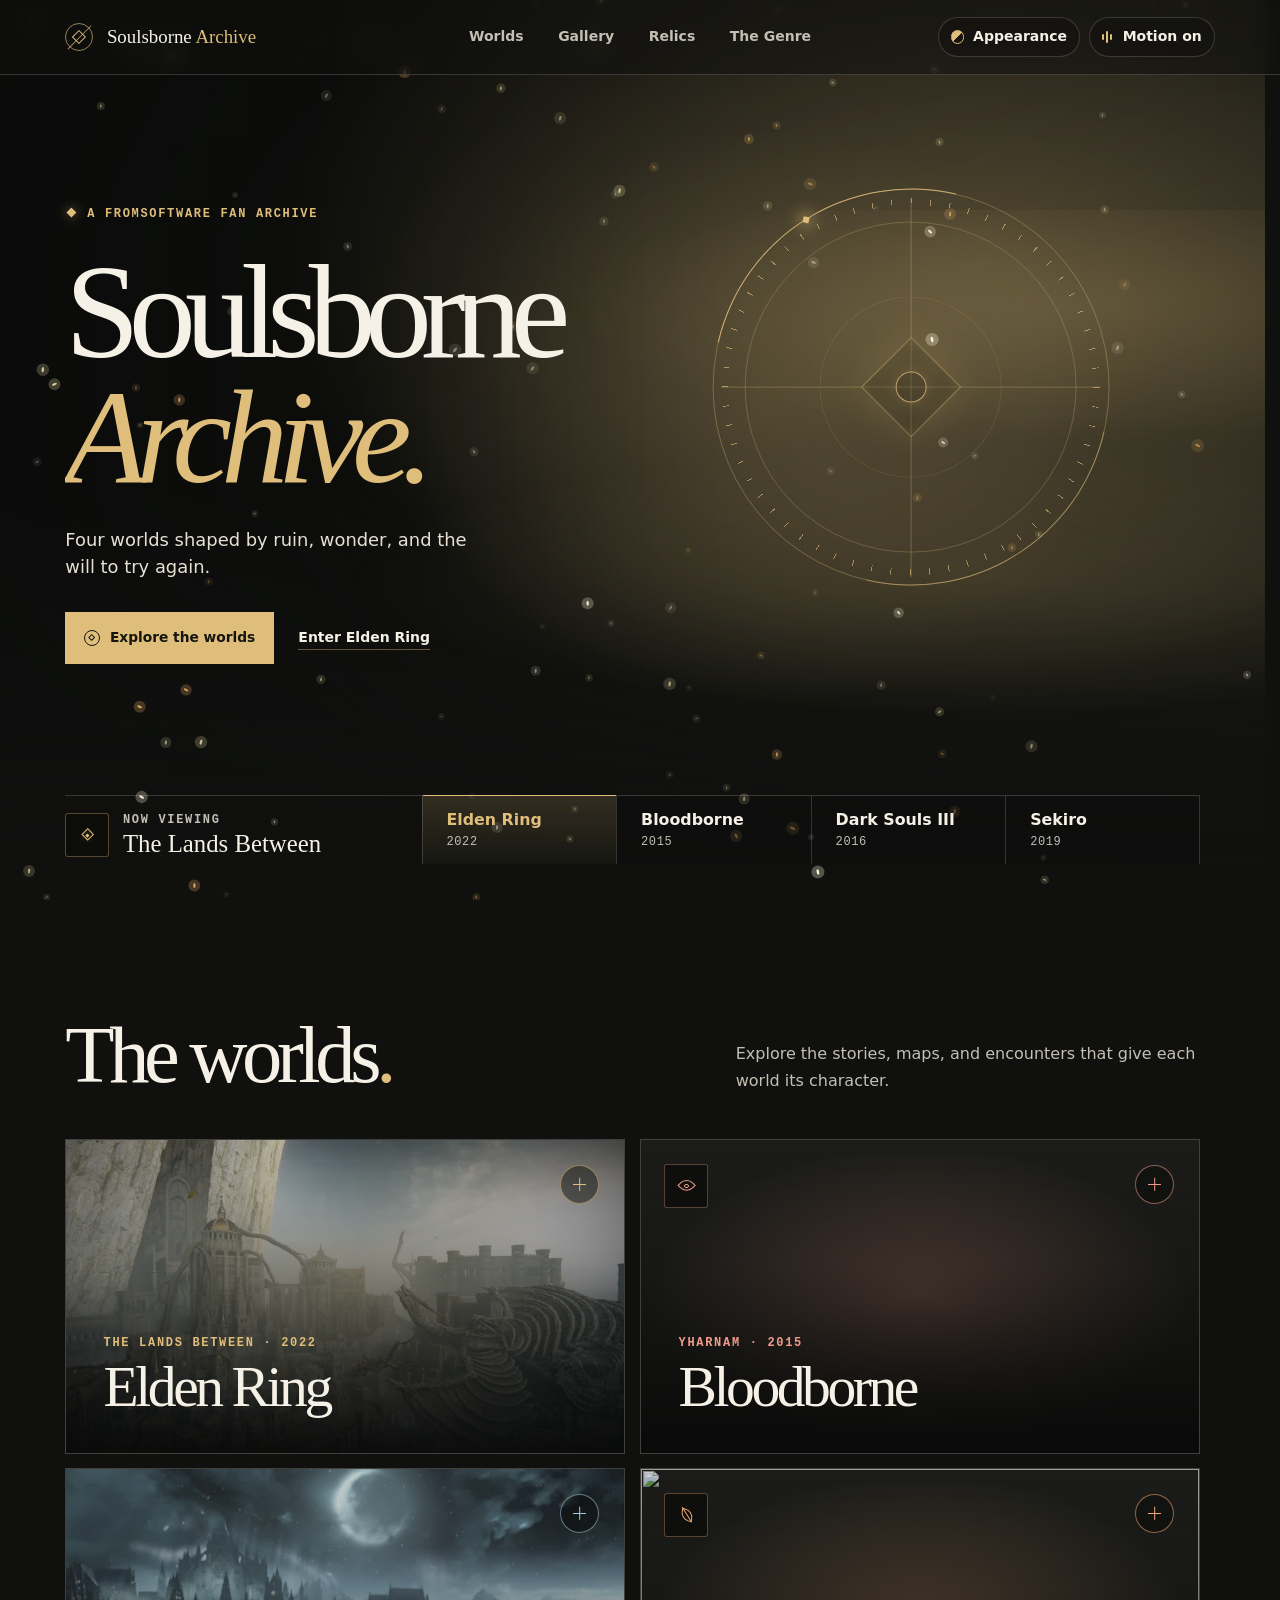
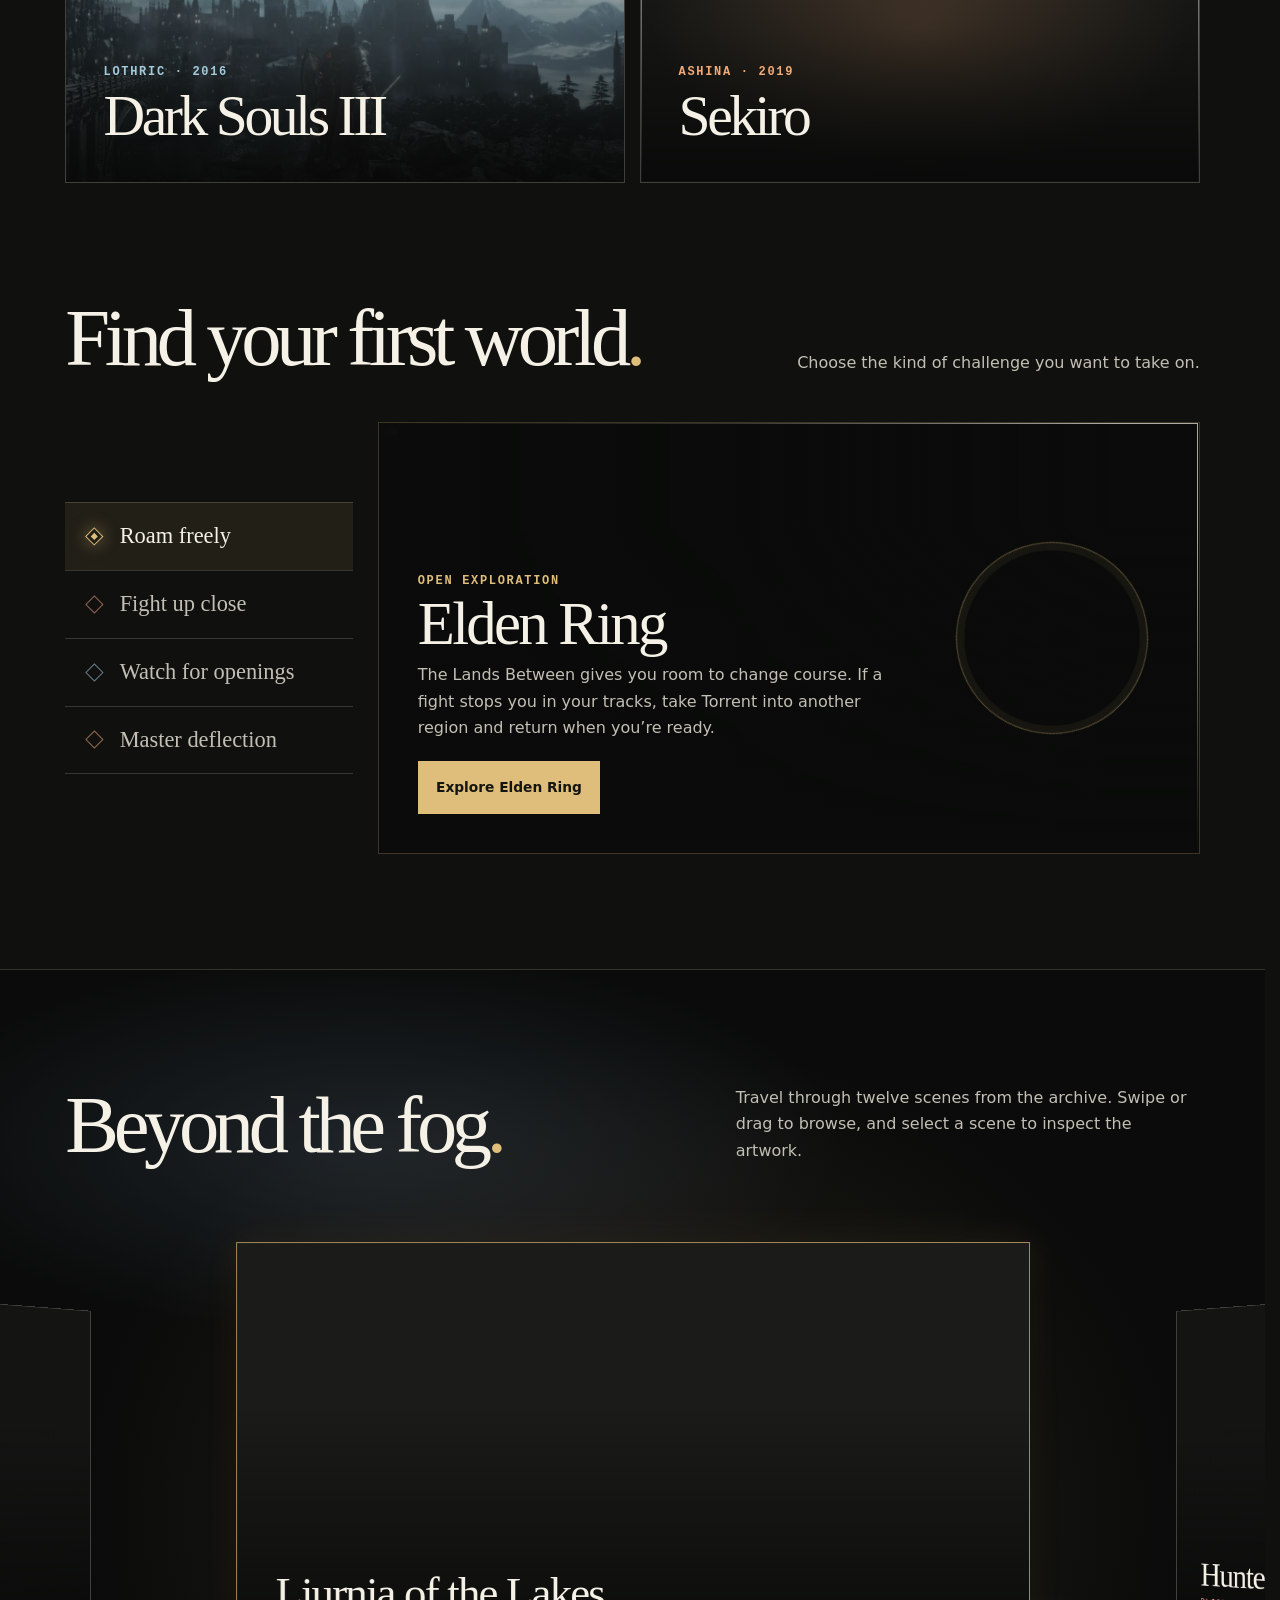
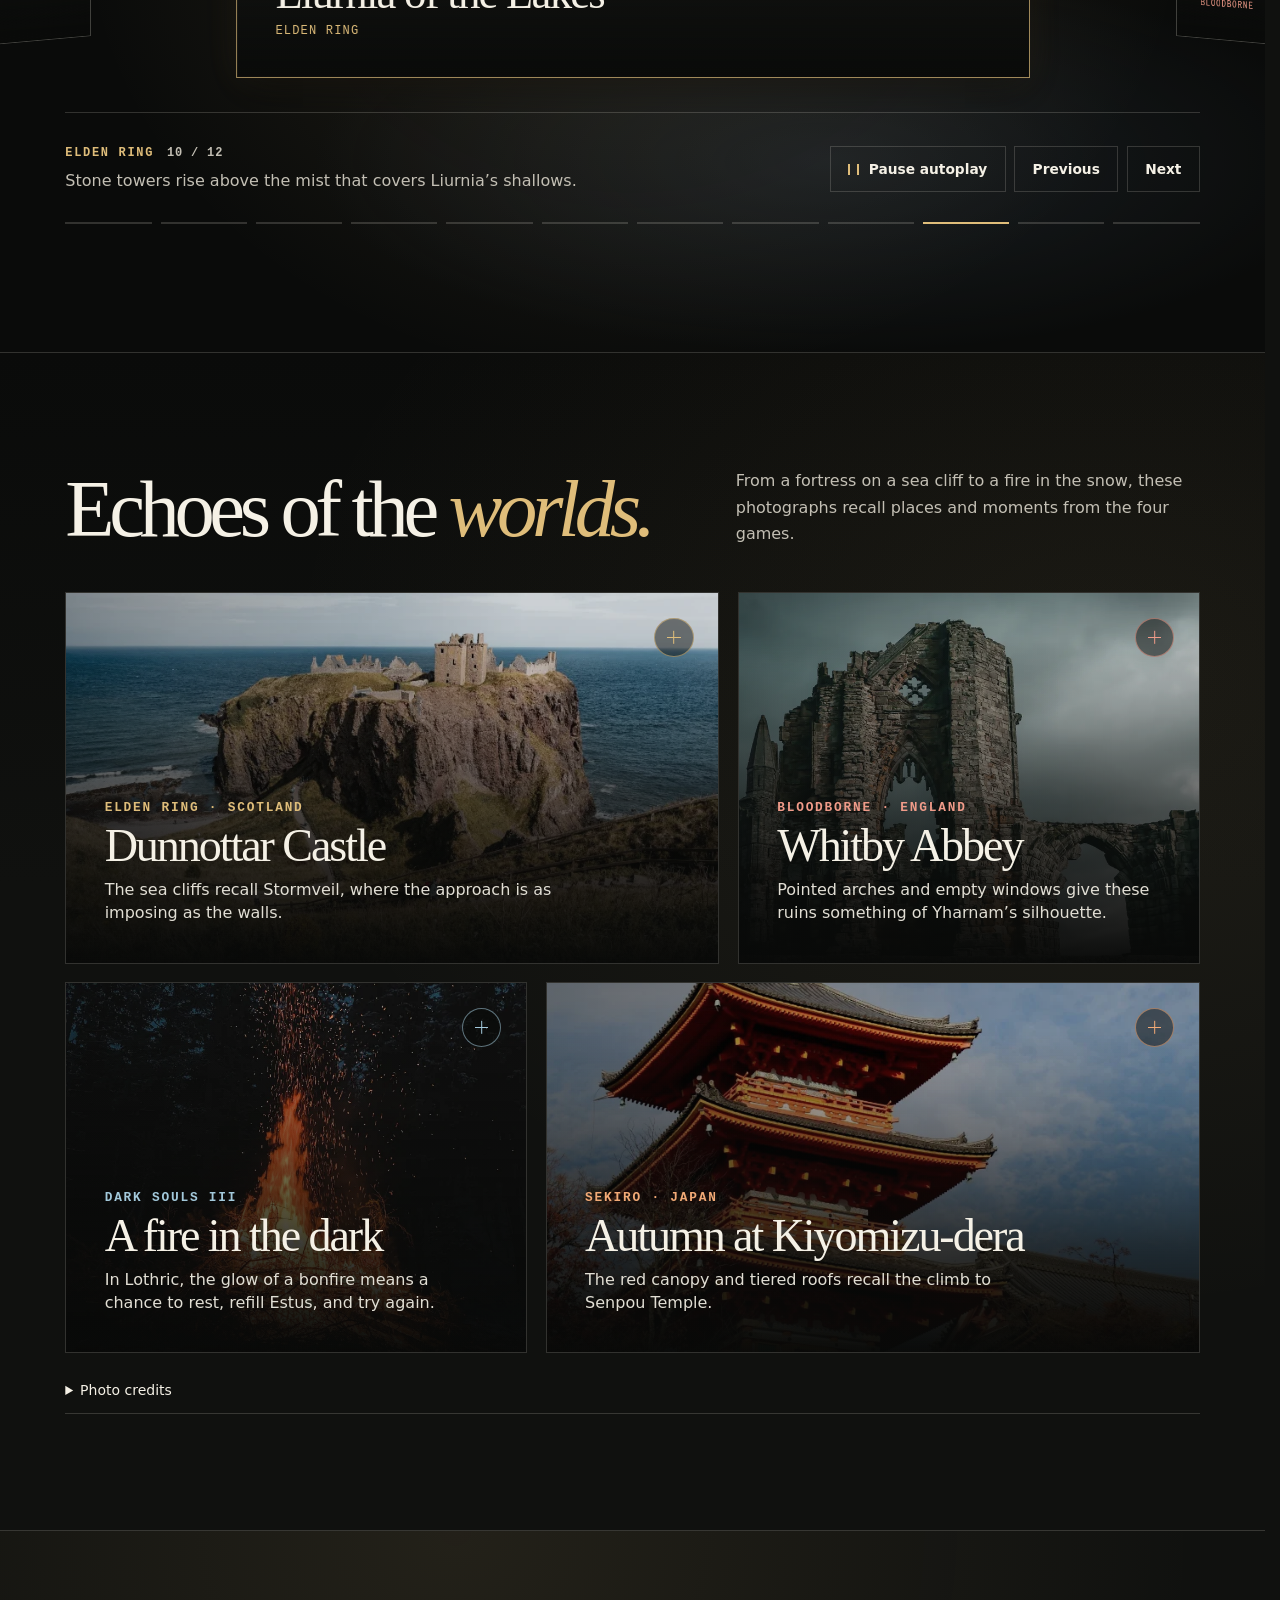
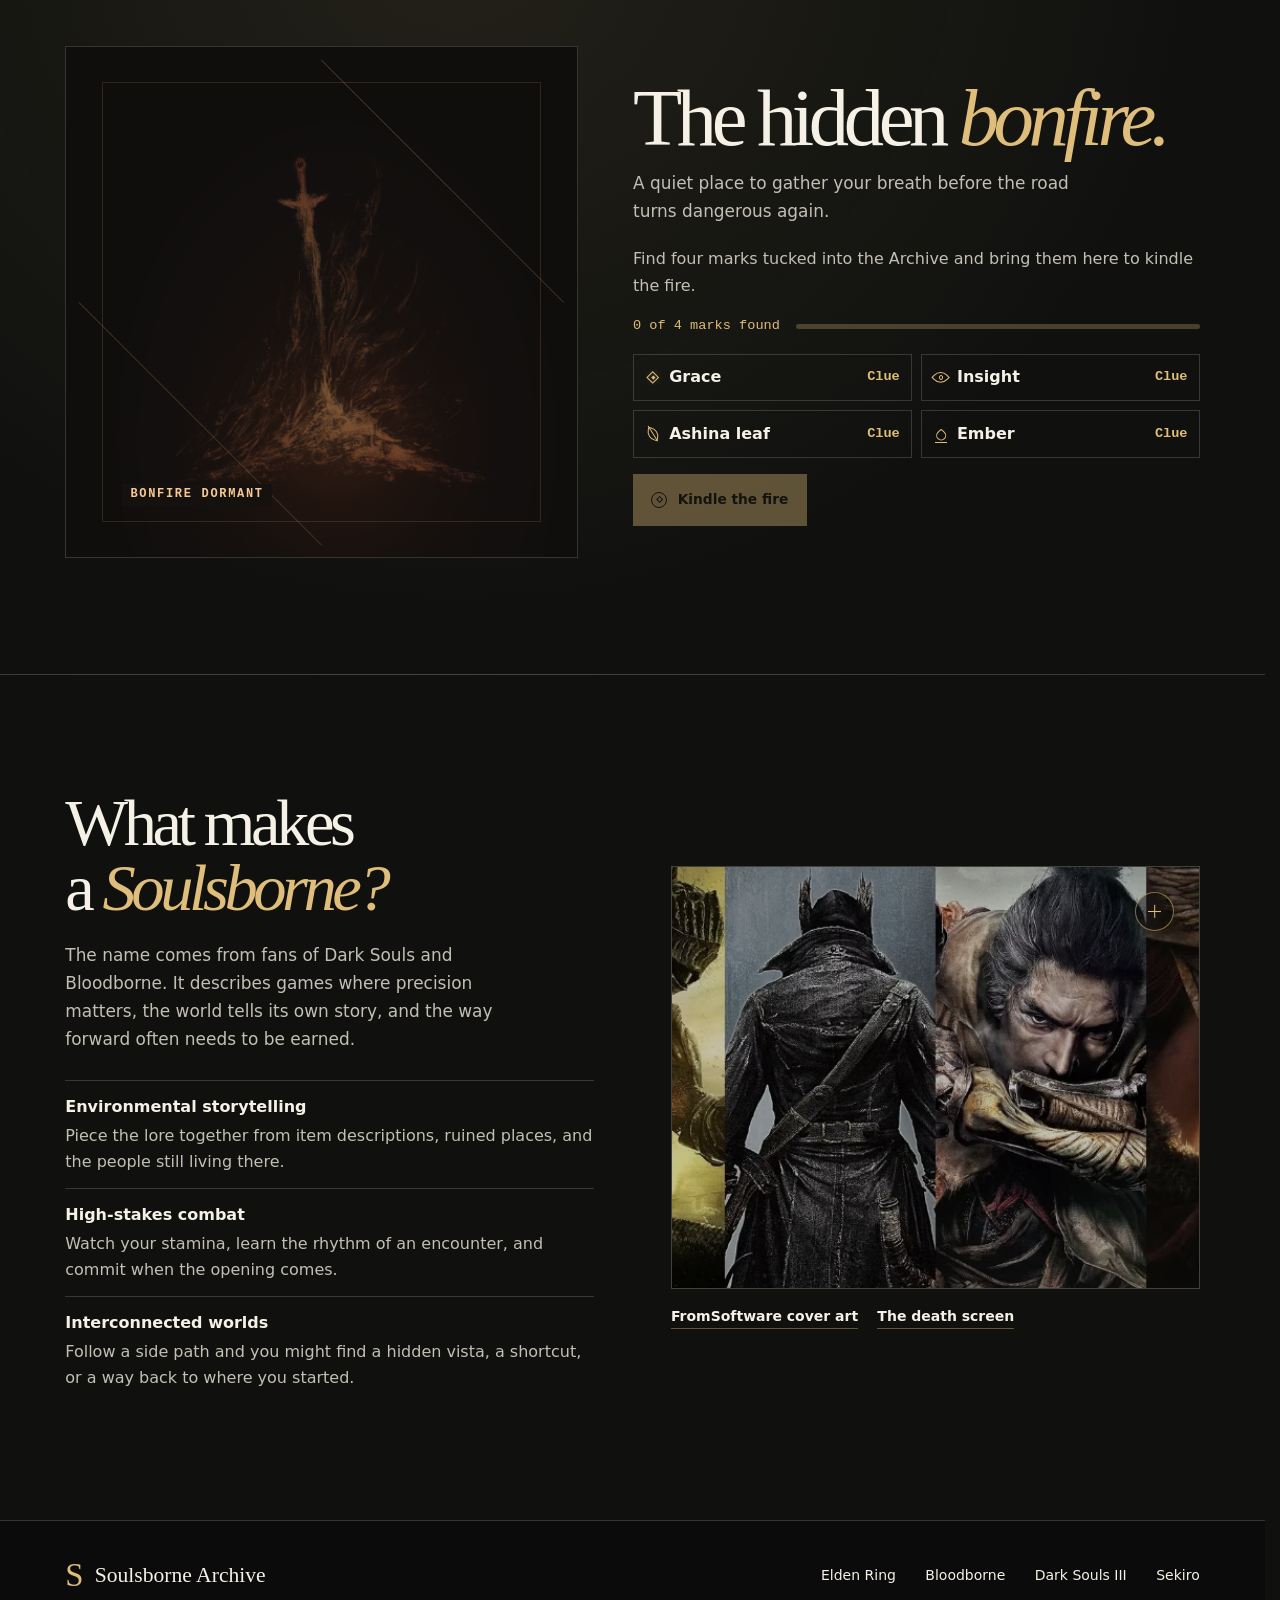
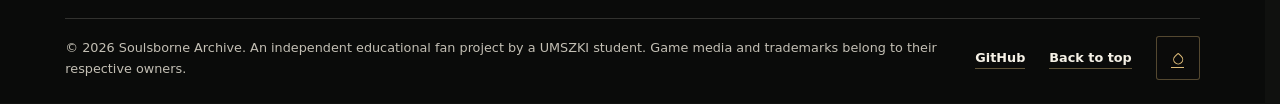
==== commit 50f6b4b8: "responsiveness for moblile, prob last commit, idk yet" ====
--- a/index.html
+++ b/index.html
@@ -49,16 +49,32 @@
         <section class="hero hero--home" data-hero data-world="elden" aria-labelledby="hero-title">
             <div class="hero-art" aria-hidden="true">
                 <div class="hero-scene is-active" data-scene="elden">
-                    <img src="Assets/ER/Elden-Ring-Limgrave.jpg" alt="" fetchpriority="high">
+                    <picture>
+                        <source media="(max-width: 620px) and (max-aspect-ratio: 2/3)" type="image/webp"
+                                srcset="Assets/responsive/Elden-Ring-Limgrave-portrait.webp" width="675" height="675">
+                        <img src="Assets/ER/Elden-Ring-Limgrave.jpg" alt="" width="1200" height="675" fetchpriority="high">
+                    </picture>
                 </div>
                 <div class="hero-scene" data-scene="blood">
-                    <img data-src="Assets/Bloodborne/moonpresence.jpg" alt="">
+                    <picture>
+                        <source media="not all" data-media="(max-width: 620px) and (max-aspect-ratio: 2/3)" type="image/webp"
+                                srcset="Assets/responsive/moonpresence-portrait.webp" width="1080" height="1080">
+                        <img data-src="Assets/Bloodborne/moonpresence.jpg" alt="" width="1920" height="1080">
+                    </picture>
                 </div>
                 <div class="hero-scene" data-scene="dark">
-                    <img data-src="Assets/previews/irithyll.jpg" alt="">
+                    <picture>
+                        <source media="not all" data-media="(max-width: 620px) and (max-aspect-ratio: 2/3)" type="image/webp"
+                                srcset="Assets/responsive/irithyll-portrait.webp" width="945" height="945">
+                        <img data-src="Assets/previews/irithyll.jpg" alt="" width="1680" height="945">
+                    </picture>
                 </div>
                 <div class="hero-scene" data-scene="sekiro">
-                    <img data-src="Assets/Sekrio/mountain.jpg" alt="">
+                    <picture>
+                        <source media="not all" data-media="(max-width: 620px) and (max-aspect-ratio: 2/3)" type="image/webp"
+                                srcset="Assets/responsive/mountain-portrait.webp" width="720" height="720">
+                        <img data-src="Assets/Sekrio/mountain.jpg" alt="" width="1280" height="720">
+                    </picture>
                 </div>
             </div>
             <div class="hero-shade" aria-hidden="true"></div>
@@ -128,7 +144,12 @@
             </div>
             <div class="world-grid">
                 <a class="world-card" href="pages/er.html" data-world="elden" data-tilt data-reveal>
-                    <img src="Assets/ER/leyndell.webp" alt="" loading="lazy" decoding="async">
+                    <img src="Assets/ER/leyndell.webp"
+                         srcset="Assets/responsive/leyndell-768.webp 768w,
+                                 Assets/responsive/leyndell-1200.webp 1200w,
+                                 Assets/ER/leyndell.webp 1920w"
+                         sizes="auto, (max-width: 620px) 90vw, min(45vw, 45rem)"
+                         alt="" width="1920" height="1080" loading="lazy" decoding="async">
                     <span class="world-card-copy">
                         <span class="eyebrow">The Lands Between · 2022</span>
                         <span class="world-card-title">Elden Ring</span>
@@ -137,7 +158,11 @@
                 </a>
                 <div class="relic-card" data-world="blood" data-reveal>
                     <a class="world-card" href="pages/bb.html" data-world="blood" data-tilt>
-                        <img src="Assets/previews/old-yharnam.jpg" alt="" loading="lazy" decoding="async">
+                        <img src="Assets/previews/old-yharnam.jpg"
+                             srcset="Assets/responsive/old-yharnam-768.webp 768w,
+                                     Assets/previews/old-yharnam.jpg 1360w"
+                             sizes="auto, (max-width: 620px) 90vw, min(45vw, 45rem)"
+                             alt="" width="1360" height="765" loading="lazy" decoding="async">
                         <span class="world-card-copy">
                             <span class="eyebrow">Yharnam · 2015</span>
                             <span class="world-card-title">Bloodborne</span>
@@ -149,7 +174,12 @@
                     </button>
                 </div>
                 <a class="world-card" href="pages/ds3.html" data-world="dark" data-tilt data-reveal>
-                    <img src="Assets/previews/irithyll.jpg" alt="" loading="lazy" decoding="async">
+                    <img src="Assets/previews/irithyll.jpg"
+                         srcset="Assets/responsive/irithyll-768.webp 768w,
+                                 Assets/responsive/irithyll-1200.webp 1200w,
+                                 Assets/previews/irithyll.jpg 1680w"
+                         sizes="auto, (max-width: 620px) 90vw, min(45vw, 45rem)"
+                         alt="" width="1680" height="945" loading="lazy" decoding="async">
                     <span class="world-card-copy">
                         <span class="eyebrow">Lothric · 2016</span>
                         <span class="world-card-title">Dark Souls III</span>
@@ -158,7 +188,7 @@
                 </a>
                 <div class="relic-card" data-world="sekiro" data-reveal>
                     <a class="world-card" href="pages/sekiro.html" data-world="sekiro" data-tilt>
-                        <img src="Assets/Sekrio/field.jpg" alt="" loading="lazy" decoding="async">
+                        <img src="Assets/Sekrio/field.jpg" alt="" width="739" height="415" loading="lazy" decoding="async">
                         <span class="world-card-copy">
                             <span class="eyebrow">Ashina · 2019</span>
                             <span class="world-card-title">Sekiro</span>
@@ -195,7 +225,7 @@
 
                 <div class="guide-scenes">
                     <article class="guide-entry" id="guide-elden" data-world="elden">
-                        <img class="guide-art" src="Assets/ER/liurnia.jpeg" alt="" loading="lazy" decoding="async">
+                        <img class="guide-art" src="Assets/ER/liurnia.jpeg" alt="" width="1280" height="720" loading="lazy" decoding="async">
                         <div class="guide-copy">
                             <p class="eyebrow">Open exploration</p>
                             <h3>Elden Ring</h3>
@@ -204,7 +234,12 @@
                         </div>
                     </article>
                     <article class="guide-entry" id="guide-blood" data-world="blood">
-                        <img class="guide-art" src="Assets/Bloodborne/grandcathedralbb.webp" alt="" loading="lazy" decoding="async">
+                        <img class="guide-art" src="Assets/Bloodborne/grandcathedralbb.webp"
+                             srcset="Assets/responsive/grandcathedralbb-768.webp 768w,
+                                     Assets/responsive/grandcathedralbb-1200.webp 1200w,
+                                     Assets/Bloodborne/grandcathedralbb.webp 1920w"
+                             sizes="auto, (max-width: 720px) 90vw, min(67vw, 67rem)"
+                             alt="" width="1920" height="1080" loading="lazy" decoding="async">
                         <div class="guide-copy">
                             <p class="eyebrow">Relentless combat</p>
                             <h3>Bloodborne</h3>
@@ -213,7 +248,12 @@
                         </div>
                     </article>
                     <article class="guide-entry" id="guide-dark" data-world="dark">
-                        <img class="guide-art" src="Assets/DS3/Castle.jpg" alt="" loading="lazy" decoding="async">
+                        <img class="guide-art" src="Assets/DS3/Castle.jpg"
+                             srcset="Assets/responsive/Castle-768.webp 768w,
+                                     Assets/responsive/Castle-1200.webp 1200w,
+                                     Assets/DS3/Castle.jpg 1920w"
+                             sizes="auto, (max-width: 720px) 90vw, min(67vw, 67rem)"
+                             alt="" width="1920" height="1080" loading="lazy" decoding="async">
                         <div class="guide-copy">
                             <p class="eyebrow">Deliberate combat</p>
                             <h3>Dark Souls III</h3>
@@ -222,7 +262,12 @@
                         </div>
                     </article>
                     <article class="guide-entry" id="guide-sekiro" data-world="sekiro">
-                        <img class="guide-art" src="Assets/Sekrio/fountainheadpalace.jpg" alt="" loading="lazy" decoding="async">
+                        <img class="guide-art" src="Assets/Sekrio/fountainheadpalace.jpg"
+                             srcset="Assets/responsive/fountainheadpalace-768.webp 768w,
+                                     Assets/responsive/fountainheadpalace-1200.webp 1200w,
+                                     Assets/Sekrio/fountainheadpalace.jpg 1920w"
+                             sizes="auto, (max-width: 720px) 90vw, min(67vw, 67rem)"
+                             alt="" width="1920" height="1080" loading="lazy" decoding="async">
                         <div class="guide-copy">
                             <p class="eyebrow">Precision duels</p>
                             <h3>Sekiro</h3>
@@ -241,51 +286,94 @@
             </div>
             <div class="gallery-track" id="gallery-track" data-gallery-track data-gallery="landscapes" role="group" aria-label="Gallery of Soulsborne locations. Use the arrow keys to browse." tabindex="0">
                 <a class="gallery-card" href="Assets/Sekrio/field.jpg" data-lightbox data-world="sekiro" data-note="A cold moon lights the reservoir’s sea of silvergrass." data-reference="https://sekiroshadowsdietwice.wiki.fextralife.com/Ashina_Reservoir" draggable="false">
-                    <img src="Assets/Sekrio/field.jpg" alt="Moonlit silvergrass at Ashina Reservoir" loading="lazy" decoding="async">
+                    <img src="Assets/Sekrio/field.jpg" alt="Moonlit silvergrass at Ashina Reservoir" width="739" height="415" loading="lazy" decoding="async">
                     <span class="gallery-caption"><span>Ashina Reservoir</span><span>Sekiro</span></span>
                 </a>
                 <a class="gallery-card" href="Assets/ER/cerulean.jpg" data-lightbox data-world="elden" data-note="Blue flowers spill across the cliffs above the coast." data-reference="https://eldenring.wiki.fextralife.com/Cerulean_Coast" draggable="false">
-                    <img src="Assets/ER/cerulean.jpg" alt="Blue flowers on the Cerulean Coast" loading="lazy" decoding="async">
+                    <img src="Assets/ER/cerulean.jpg"
+                         srcset="Assets/responsive/cerulean-768.webp 768w,
+                                 Assets/responsive/cerulean-1200.webp 1200w,
+                                 Assets/ER/cerulean.jpg 3840w"
+                         sizes="auto, (max-width: 620px) 83vw, min(62vw, 60rem)"
+                         alt="Blue flowers on the Cerulean Coast" width="3840" height="2160" loading="lazy" decoding="async">
                     <span class="gallery-caption"><span>Cerulean Coast</span><span>Elden Ring</span></span>
                 </a>
                 <a class="gallery-card" href="Assets/Bloodborne/oldyharnam.png" data-lightbox data-world="blood" data-note="The last ember-red light falls across a city of roofs and spires." data-reference="https://bloodborne.wiki.fextralife.com/Old_Yharnam" draggable="false">
-                    <img src="Assets/previews/old-yharnam.jpg" alt="Old Yharnam under an ember-red sky" loading="lazy" decoding="async">
+                    <img src="Assets/previews/old-yharnam.jpg"
+                         srcset="Assets/responsive/old-yharnam-768.webp 768w,
+                                 Assets/previews/old-yharnam.jpg 1360w"
+                         sizes="auto, (max-width: 620px) 83vw, min(62vw, 60rem)"
+                         alt="Old Yharnam under an ember-red sky" width="1360" height="765" loading="lazy" decoding="async">
                     <span class="gallery-caption"><span>Old Yharnam</span><span>Bloodborne</span></span>
                 </a>
                 <a class="gallery-card" href="Assets/DS3/Boreas.png" data-lightbox data-world="dark" data-note="Moonlight draws the spires of Irithyll out of the dark." data-reference="https://darksouls3.wiki.fextralife.com/Irithyll_of_the_Boreal_Valley" draggable="false">
-                    <img src="Assets/previews/irithyll.jpg" alt="Irithyll's spires under a pale moon" loading="lazy" decoding="async">
+                    <img src="Assets/previews/irithyll.jpg"
+                         srcset="Assets/responsive/irithyll-768.webp 768w,
+                                 Assets/responsive/irithyll-1200.webp 1200w,
+                                 Assets/previews/irithyll.jpg 1680w"
+                         sizes="auto, (max-width: 620px) 83vw, min(62vw, 60rem)"
+                         alt="Irithyll's spires under a pale moon" width="1680" height="945" loading="lazy" decoding="async">
                     <span class="gallery-caption"><span>Irithyll of the Boreal Valley</span><span>Dark Souls III</span></span>
                 </a>
                 <a class="gallery-card" href="Assets/Sekrio/fountainheadpalace.jpg" data-lightbox data-world="sekiro" data-note="Water and flowering branches frame the roofs of the palace." data-reference="https://sekiroshadowsdietwice.wiki.fextralife.com/Fountainhead_Palace" draggable="false">
-                    <img src="Assets/Sekrio/fountainheadpalace.jpg" alt="Wolf overlooking the Fountainhead Palace" loading="lazy" decoding="async">
+                    <img src="Assets/Sekrio/fountainheadpalace.jpg"
+                         srcset="Assets/responsive/fountainheadpalace-768.webp 768w,
+                                 Assets/responsive/fountainheadpalace-1200.webp 1200w,
+                                 Assets/Sekrio/fountainheadpalace.jpg 1920w"
+                         sizes="auto, (max-width: 620px) 83vw, min(62vw, 60rem)"
+                         alt="Wolf overlooking the Fountainhead Palace" width="1920" height="1080" loading="lazy" decoding="async">
                     <span class="gallery-caption"><span>Fountainhead Palace</span><span>Sekiro</span></span>
                 </a>
                 <a class="gallery-card" href="Assets/ER/leyndell.webp" data-lightbox data-world="elden" data-note="The Erdtree stretches over the capital’s layered walls and rooftops." data-reference="https://eldenring.wiki.fextralife.com/Leyndell_Royal_Capital" draggable="false">
-                    <img src="Assets/ER/leyndell.webp" alt="Leyndell beneath the luminous Erdtree" loading="lazy" decoding="async">
+                    <img src="Assets/ER/leyndell.webp"
+                         srcset="Assets/responsive/leyndell-768.webp 768w,
+                                 Assets/responsive/leyndell-1200.webp 1200w,
+                                 Assets/ER/leyndell.webp 1920w"
+                         sizes="auto, (max-width: 620px) 83vw, min(62vw, 60rem)"
+                         alt="Leyndell beneath the luminous Erdtree" width="1920" height="1080" loading="lazy" decoding="async">
                     <span class="gallery-caption"><span>Leyndell, Royal Capital</span><span>Elden Ring</span></span>
                 </a>
                 <a class="gallery-card" href="Assets/Bloodborne/moonpresence.jpg" data-lightbox data-world="blood" data-note="A hunter stands in the shadow of an enormous blood moon." data-reference="https://bloodborne.wiki.fextralife.com/Moon_Presence" draggable="false">
-                    <img src="Assets/Bloodborne/moonpresence.jpg" alt="A hunter facing the blood moon" loading="lazy" decoding="async">
+                    <img src="Assets/Bloodborne/moonpresence.jpg"
+                         srcset="Assets/responsive/moonpresence-768.webp 768w,
+                                 Assets/responsive/moonpresence-1200.webp 1200w,
+                                 Assets/Bloodborne/moonpresence.jpg 1920w"
+                         sizes="auto, (max-width: 620px) 83vw, min(62vw, 60rem)"
+                         alt="A hunter facing the blood moon" width="1920" height="1080" loading="lazy" decoding="async">
                     <span class="gallery-caption"><span>Moon Presence</span><span>Bloodborne</span></span>
                 </a>
                 <a class="gallery-card" href="Assets/DS3/Castle.jpg" data-lightbox data-world="dark" data-note="From Lothric’s heights, the mountains seem to go on forever." data-reference="https://darksouls3.wiki.fextralife.com/Lothric_Castle" draggable="false">
-                    <img src="Assets/DS3/Castle.jpg" alt="Lothric's mountains from a high overlook" loading="lazy" decoding="async">
+                    <img src="Assets/DS3/Castle.jpg"
+                         srcset="Assets/responsive/Castle-768.webp 768w,
+                                 Assets/responsive/Castle-1200.webp 1200w,
+                                 Assets/DS3/Castle.jpg 1920w"
+                         sizes="auto, (max-width: 620px) 83vw, min(62vw, 60rem)"
+                         alt="Lothric's mountains from a high overlook" width="1920" height="1080" loading="lazy" decoding="async">
                     <span class="gallery-caption"><span>Lothric Castle</span><span>Dark Souls III</span></span>
                 </a>
                 <a class="gallery-card" href="Assets/Sekrio/mountain.jpg" data-lightbox data-world="sekiro" data-note="Autumn leaves break the gray of the mountain path." data-reference="https://sekiroshadowsdietwice.wiki.fextralife.com/Senpou_Temple,_Mt._Kongo" draggable="false">
-                    <img src="Assets/Sekrio/mountain.jpg" alt="Autumn foliage on the slopes of Mount Kongo" loading="lazy" decoding="async">
+                    <img src="Assets/Sekrio/mountain.jpg"
+                         srcset="Assets/responsive/mountain-768.webp 768w,
+                                 Assets/Sekrio/mountain.jpg 1280w"
+                         sizes="auto, (max-width: 620px) 83vw, min(62vw, 60rem)"
+                         alt="Autumn foliage on the slopes of Mount Kongo" width="1280" height="720" loading="lazy" decoding="async">
                     <span class="gallery-caption"><span>Senpou Temple</span><span>Sekiro</span></span>
                 </a>
                 <a class="gallery-card" href="Assets/ER/liurnia.jpeg" data-lightbox data-world="elden" data-note="Stone towers rise above the mist that covers Liurnia’s shallows." data-reference="https://eldenring.wiki.fextralife.com/Liurnia_of_the_Lakes" draggable="false">
-                    <img src="Assets/ER/liurnia.jpeg" alt="Liurnia of the Lakes disappearing into mist" loading="lazy" decoding="async">
+                    <img src="Assets/ER/liurnia.jpeg" alt="Liurnia of the Lakes disappearing into mist" width="1280" height="720" loading="lazy" decoding="async">
                     <span class="gallery-caption"><span>Liurnia of the Lakes</span><span>Elden Ring</span></span>
                 </a>
                 <a class="gallery-card" href="Assets/Bloodborne/endingarena.jpg" data-lightbox data-world="blood" data-note="White flowers fill the quiet clearing beneath the moon." data-reference="https://bloodborne.wiki.fextralife.com/Endings" draggable="false">
-                    <img src="Assets/Bloodborne/endingarena.jpg" alt="White flowers and a full moon in the Hunter's Dream" loading="lazy" decoding="async">
+                    <img src="Assets/Bloodborne/endingarena.jpg"
+                         srcset="Assets/responsive/endingarena-768.webp 768w,
+                                 Assets/responsive/endingarena-1200.webp 1200w,
+                                 Assets/Bloodborne/endingarena.jpg 1920w"
+                         sizes="auto, (max-width: 620px) 83vw, min(62vw, 60rem)"
+                         alt="White flowers and a full moon in the Hunter's Dream" width="1920" height="1080" loading="lazy" decoding="async">
                     <span class="gallery-caption"><span>Hunter’s Dream</span><span>Bloodborne</span></span>
                 </a>
                 <a class="gallery-card" href="Assets/DS3/Gael.jpg" data-lightbox data-world="dark" data-note="A lone figure crosses a plain of ash and ruined stone." data-reference="https://darksouls3.wiki.fextralife.com/Slave_Knight_Gael_(Boss)" draggable="false">
-                    <img src="Assets/DS3/Gael.jpg" alt="A lone figure among the ruins of Gael's arena" loading="lazy" decoding="async">
+                    <img src="Assets/DS3/Gael.jpg" alt="A lone figure among the ruins of Gael's arena" width="1200" height="672" loading="lazy" decoding="async">
                     <span class="gallery-caption"><span>Gael’s arena</span><span>Dark Souls III</span></span>
                 </a>
             </div>
@@ -315,7 +403,11 @@
 
                 <div class="echoes-grid" data-gallery="echoes">
                     <a class="echo-card" href="Assets/echoes/dunnottar-castle.webp" data-lightbox data-caption="Dunnottar Castle" data-world="elden" data-reveal aria-labelledby="echo-castle-title" aria-describedby="echo-castle-note">
-                        <img src="Assets/echoes/dunnottar-castle.webp" alt="Dunnottar Castle sits above the North Sea on a rocky headland" width="1440" height="960" loading="lazy" decoding="async">
+                        <img src="Assets/echoes/dunnottar-castle.webp"
+                             srcset="Assets/responsive/dunnottar-castle-768.webp 768w,
+                                     Assets/echoes/dunnottar-castle.webp 1440w"
+                             sizes="auto, (max-width: 620px) 90vw, min(52vw, 52rem)"
+                             alt="Dunnottar Castle sits above the North Sea on a rocky headland" width="1440" height="960" loading="lazy" decoding="async">
                         <div class="echo-card-copy">
                             <p class="eyebrow">Elden Ring · Scotland</p>
                             <h3 id="echo-castle-title">Dunnottar Castle</h3>
@@ -333,7 +425,11 @@
                         <span class="card-mark" aria-hidden="true"></span>
                     </a>
                     <a class="echo-card" href="Assets/echoes/forest-bonfire.webp" data-lightbox data-caption="A fire in the dark" data-world="dark" data-reveal aria-labelledby="echo-fire-title" aria-describedby="echo-fire-note">
-                        <img src="Assets/echoes/forest-bonfire.webp" alt="A column of sparks rises from a fire in a snow-covered forest at night" width="1200" height="1600" loading="lazy" decoding="async">
+                        <img src="Assets/echoes/forest-bonfire.webp"
+                             srcset="Assets/responsive/forest-bonfire-768.webp 768w,
+                                     Assets/echoes/forest-bonfire.webp 1200w"
+                             sizes="auto, (max-width: 620px) 90vw, min(52vw, 52rem)"
+                             alt="A column of sparks rises from a fire in a snow-covered forest at night" width="1200" height="1600" loading="lazy" decoding="async">
                         <div class="echo-card-copy">
                             <p class="eyebrow">Dark Souls III</p>
                             <h3 id="echo-fire-title">A fire in the dark</h3>
@@ -342,7 +438,11 @@
                         <span class="card-mark" aria-hidden="true"></span>
                     </a>
                     <a class="echo-card" href="Assets/echoes/kiyomizu-dera.webp" data-lightbox data-caption="Autumn at Kiyomizu-dera" data-world="sekiro" data-reveal aria-labelledby="echo-temple-title" aria-describedby="echo-temple-note">
-                        <img src="Assets/echoes/kiyomizu-dera.webp" alt="Kiyomizu-dera’s vermilion pagoda rises above red autumn foliage in Kyoto" width="1440" height="2560" loading="lazy" decoding="async">
+                        <img src="Assets/echoes/kiyomizu-dera.webp"
+                             srcset="Assets/responsive/kiyomizu-dera-768.webp 768w,
+                                     Assets/echoes/kiyomizu-dera.webp 1440w"
+                             sizes="auto, (max-width: 620px) 90vw, min(52vw, 52rem)"
+                             alt="Kiyomizu-dera’s vermilion pagoda rises above red autumn foliage in Kyoto" width="1440" height="2560" loading="lazy" decoding="async">
                         <div class="echo-card-copy">
                             <p class="eyebrow">Sekiro · Japan</p>
                             <h3 id="echo-temple-title">Autumn at Kiyomizu-dera</h3>
@@ -469,7 +569,11 @@
             </div>
             <div class="genre-media" data-reveal data-gallery="archive">
                 <a class="genre-image" href="Assets/other/allinone.avif" data-lightbox data-caption="Four worlds" data-tilt>
-                    <img src="Assets/other/allinone.avif" alt="Artwork from the four featured FromSoftware games" loading="lazy" decoding="async">
+                    <img src="Assets/other/allinone.avif"
+                         srcset="Assets/responsive/allinone-768.webp 768w,
+                                 Assets/other/allinone.avif 1200w"
+                         sizes="auto, (max-width: 620px) 90vw, min(45vw, 45rem)"
+                         alt="Artwork from the four featured FromSoftware games" width="1200" height="628" loading="lazy" decoding="async">
                     <span class="card-mark" aria-hidden="true"></span>
                 </a>
                 <div class="genre-media-links">
--- a/styles/soulsborne.css
+++ b/styles/soulsborne.css
@@ -65,7 +65,7 @@
 
 a { color: inherit; text-decoration: none; }
 button { font: inherit; color: inherit; }
-img { display: block; max-width: 100%; }
+img { display: block; max-width: 100%; height: auto; }
 p, h1, h2, h3, figure, dl, dd { margin: 0; }
 
 a:focus-visible, button:focus-visible, [tabindex]:focus-visible {
@@ -258,6 +258,7 @@
 
 .hero-scene.is-active { opacity: 1; z-index: 1; }
 .hero-scene.is-leaving { opacity: 1; }
+.hero-scene picture { display: block; height: 100%; }
 
 .hero-scene img {
     width: 100%;
@@ -742,7 +743,7 @@
 
 .world-card:is(:hover, :focus-visible) img, .genre-image:is(:hover, :focus-visible) img,
 .gallery-card:is(:hover, :focus-visible) img, .next-chapter:is(:hover, :focus-visible) img {
-    transform: scale(1.075);
+    transform: scale(var(--image-hover-scale, 1.075));
     filter: saturate(1) brightness(1);
 }
 
@@ -1040,7 +1041,7 @@
 
 .echo-card:is(:hover, :focus-visible) { border-color: var(--accent); }
 .echo-card:is(:hover, :focus-visible) img { filter: var(--archive-art-filter, saturate(.98) brightness(.98)); }
-html[data-motion="on"] .echo-card:is(:hover, :focus-visible) img { transform: scale(1.045); }
+html[data-motion="on"] .echo-card:is(:hover, :focus-visible) img { transform: scale(var(--image-hover-scale, 1.045)); }
 
 .echo-card-copy { max-width: 29rem; }
 .echo-card-copy h3 {
@@ -1259,13 +1260,11 @@
     .section-heading { align-items: start; }
     .section h2, .genre-copy h2 { font-size: clamp(2.25rem, 9vw, 3.55rem); }
     .world-grid, .genre-section { grid-template-columns: minmax(0, 1fr); }
-    .world-card { min-height: 12.25rem; }
+    .world-card { min-height: clamp(9.5rem, 43vw, 12.25rem); }
     .world-card-title { font-size: clamp(2.15rem, 9vw, 3.1rem); }
-    .genre-image { aspect-ratio: 1.45; }
     .gallery-section { --gallery-card-size: 83vw; }
     .echoes-grid { grid-template-columns: minmax(0, 1fr); }
     .echoes-grid .echo-card { grid-column: 1; }
-    .gallery-card { aspect-ratio: 1.42; }
     .gallery-console { grid-template-columns: minmax(0, 1fr); gap: .75rem; }
     .gallery-note { min-height: 2lh; }
     .gallery-controls { display: grid; grid-template-columns: minmax(0, 1.65fr) repeat(2, minmax(0, 1fr)); }
@@ -1277,15 +1276,45 @@
     .footer-links a { display: flex; align-items: center; min-height: 2.75rem; }
 
     .viewer { height: min(90dvh, 45rem); }
+    .viewer-bar { padding: .55rem .65rem; }
+    .viewer-controls .button, .viewer-close { padding-inline: .4rem; }
+}
+
+@media (max-width: 620px) and (orientation: portrait), (max-width: 539px) {
     .viewer-bar {
         grid-template-columns: minmax(0, 1fr) auto;
         grid-template-areas: "info close" "controls controls";
-        padding: .55rem .65rem;
     }
     .viewer-info { grid-area: info; }
     .viewer-close { grid-area: close; }
     .viewer-controls { grid-area: controls; justify-content: space-between; }
-    .viewer-controls .button, .viewer-close { padding-inline: .4rem; }
+}
+
+@media (max-width: 620px), (max-height: 480px) and (orientation: landscape) {
+    :is(.gallery-card, .echo-card, .genre-image) {
+        --image-hover-scale: 1;
+        aspect-ratio: auto;
+    }
+
+    :is(.gallery-card, .echo-card) {
+        flex-direction: column;
+        align-items: stretch;
+        min-height: 0;
+        padding: 0;
+    }
+
+    :is(.gallery-card, .echo-card)::after { content: none; }
+
+    :is(.gallery-card, .echo-card, .genre-image) img {
+        position: static;
+        z-index: auto;
+        height: auto;
+        object-fit: contain;
+    }
+
+    .gallery-card img { aspect-ratio: 16 / 9; max-height: 65svh; }
+    .echo-card img { max-height: min(70svh, 36rem); }
+    .gallery-caption, .echo-card-copy { padding: .9rem clamp(.85rem, 3vw, 1.5rem); }
 }
 
 @media (max-width: 480px) {
--- a/styles/relics.css
+++ b/styles/relics.css
@@ -499,7 +499,11 @@
 }
 
 @media (max-width: 480px) {
-    .relics-scene { min-height: 0; aspect-ratio: 1.34; }
+    .relics-scene { min-height: 0; aspect-ratio: 1; }
     .relics-clues { grid-template-columns: minmax(0, 1fr); }
     .relics-toast { inset-inline: 1rem; width: auto; }
 }
+
+@media (max-width: 620px), (max-height: 480px) and (orientation: landscape) {
+    .relics-overlook img { aspect-ratio: auto; }
+}
--- a/styles/guide.css
+++ b/styles/guide.css
@@ -141,7 +141,7 @@
 html[data-motion="off"] .guide-option, html[data-motion="off"] .guide-mark, html[data-motion="off"] .guide-mark::before { transition: none; }
 
 @keyframes guide-image-in {
-    from { opacity: 0; transform: scale(1.075) translateX(.7rem); }
+    from { opacity: 0; transform: var(--guide-image-start, scale(1.075) translateX(.7rem)); }
     to { opacity: 1; transform: scale(1); }
 }
 
@@ -178,3 +178,14 @@
     .guide-mark { margin-inline: .12rem; }
     .guide-copy h3 { font-size: clamp(2rem, 8vw, 2.65rem); }
 }
+
+@media (max-width: 620px), (max-height: 480px) and (orientation: landscape) {
+    .guide-entry, .guide.is-enhanced .guide-entry {
+        display: block;
+        min-height: 0;
+        --guide-image-start: none;
+    }
+
+    .guide-entry::before, .guide-entry::after { content: none; }
+    .guide-art { position: static; height: auto; object-fit: contain; }
+}
